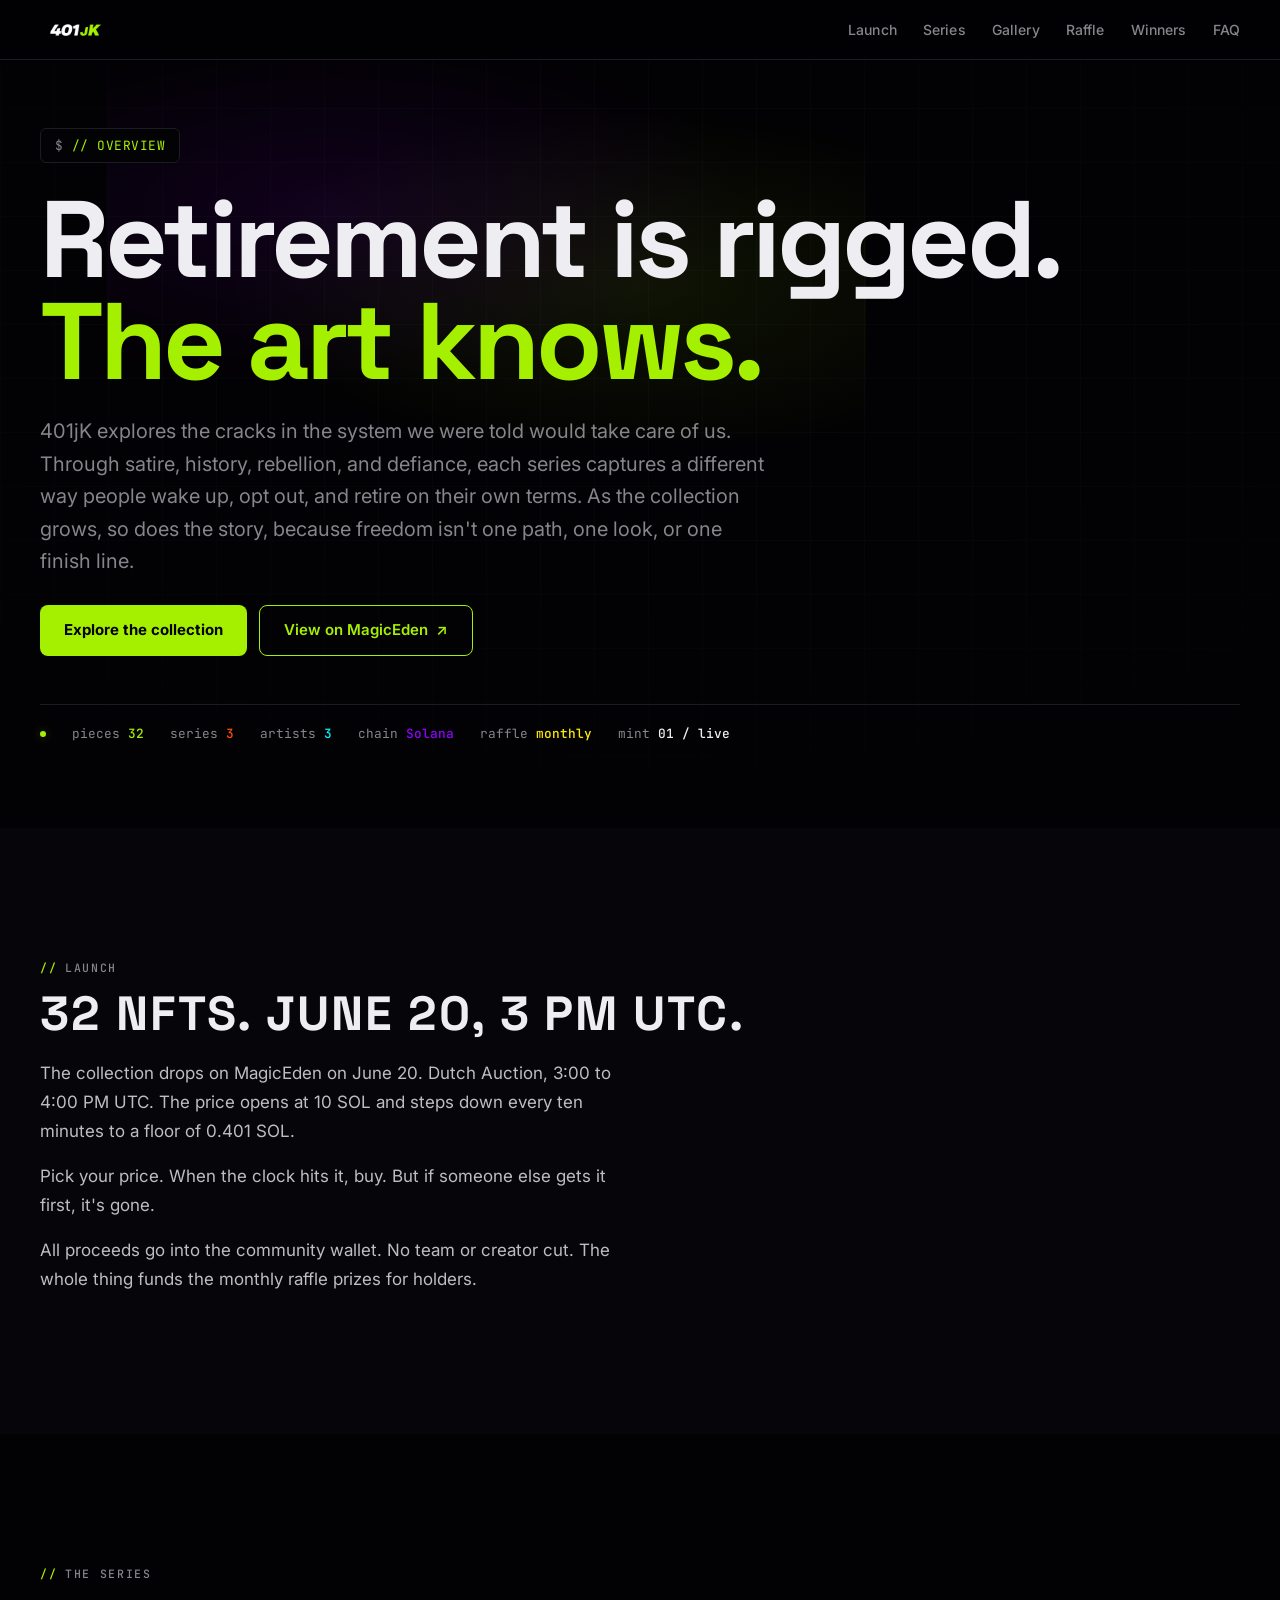
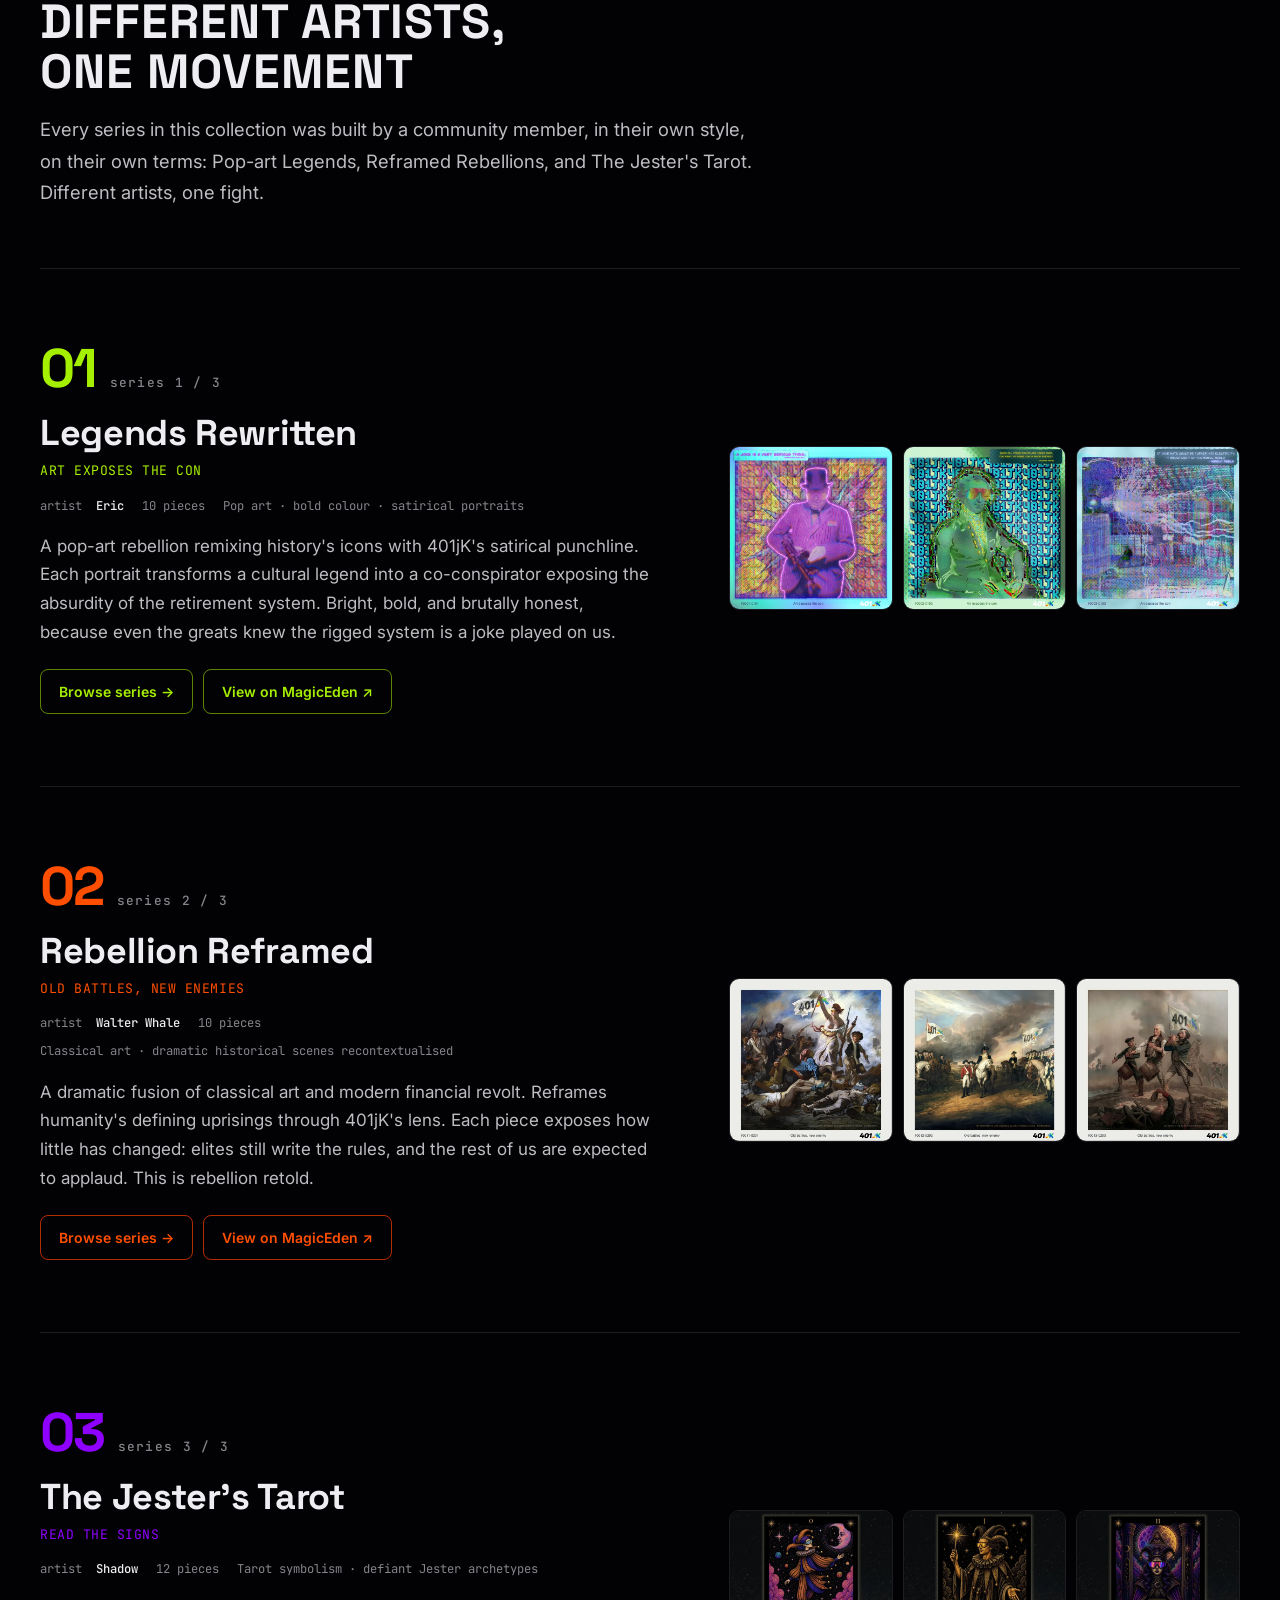
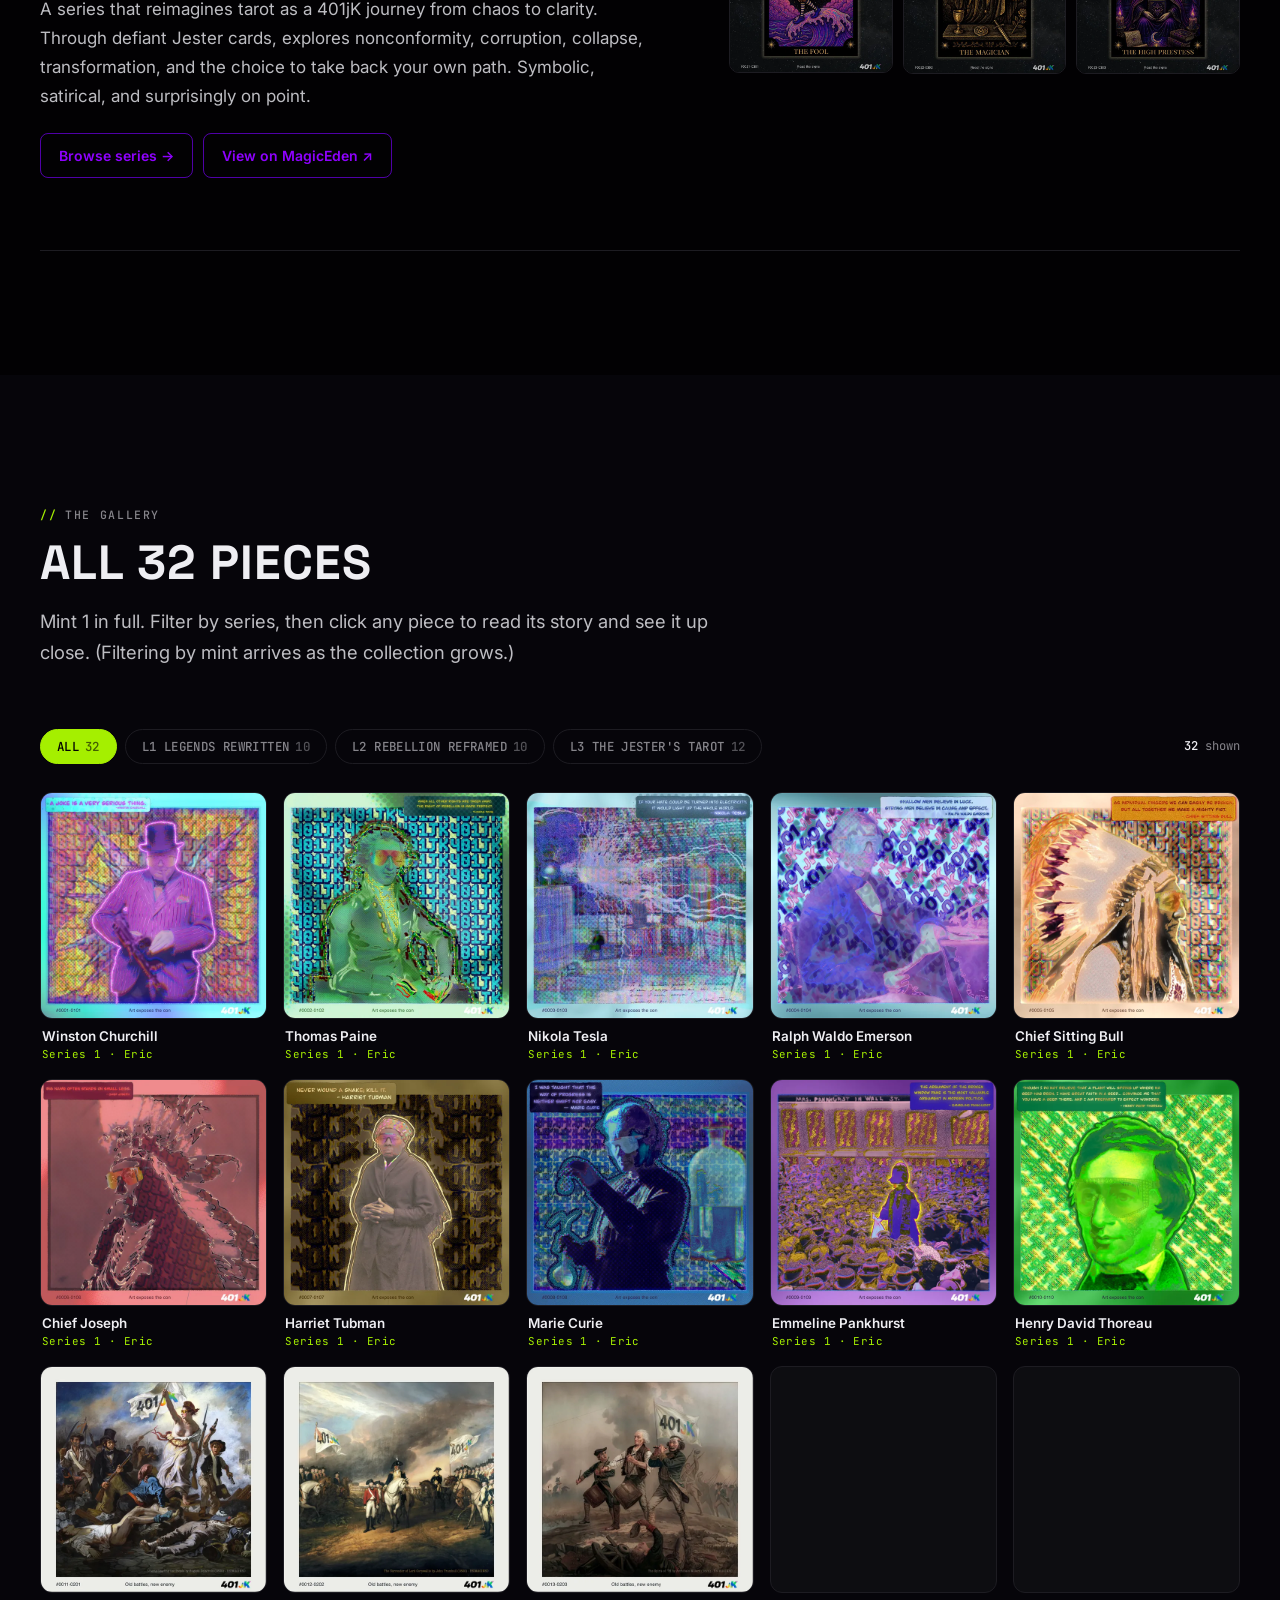
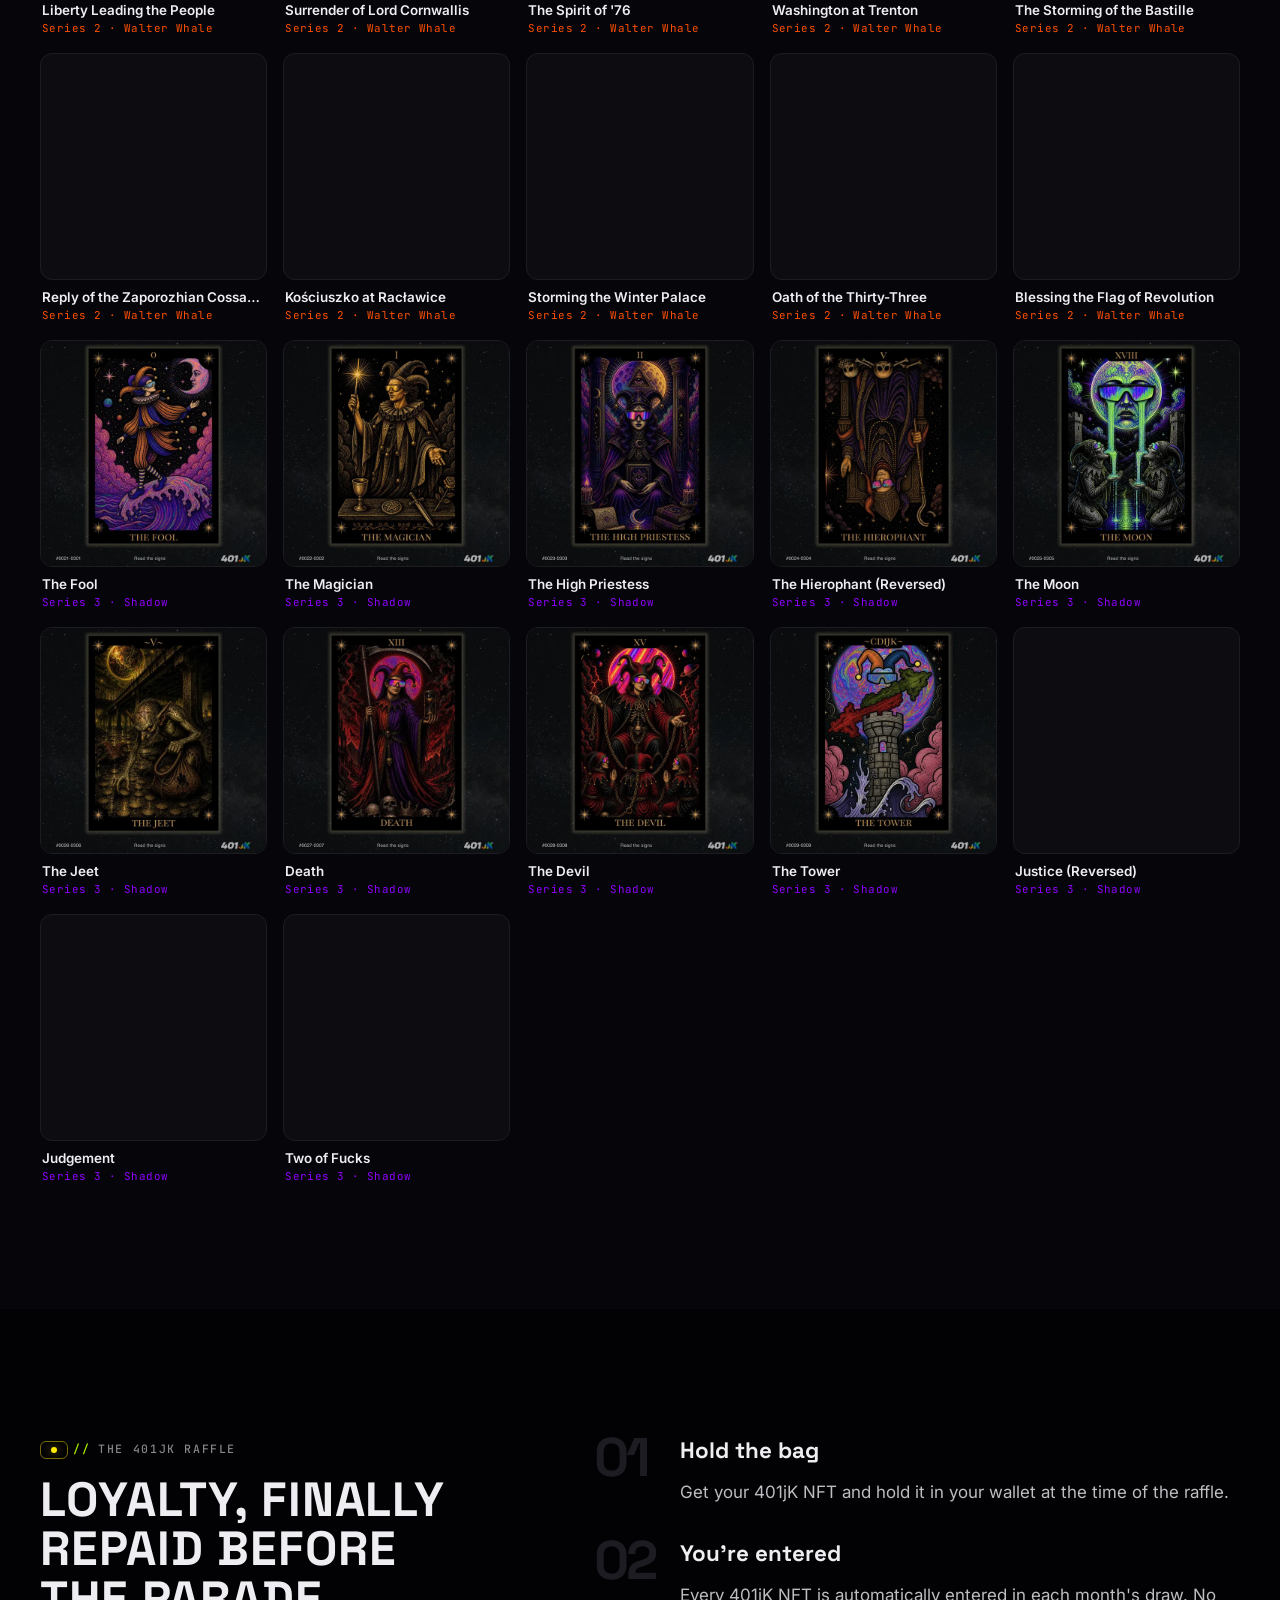
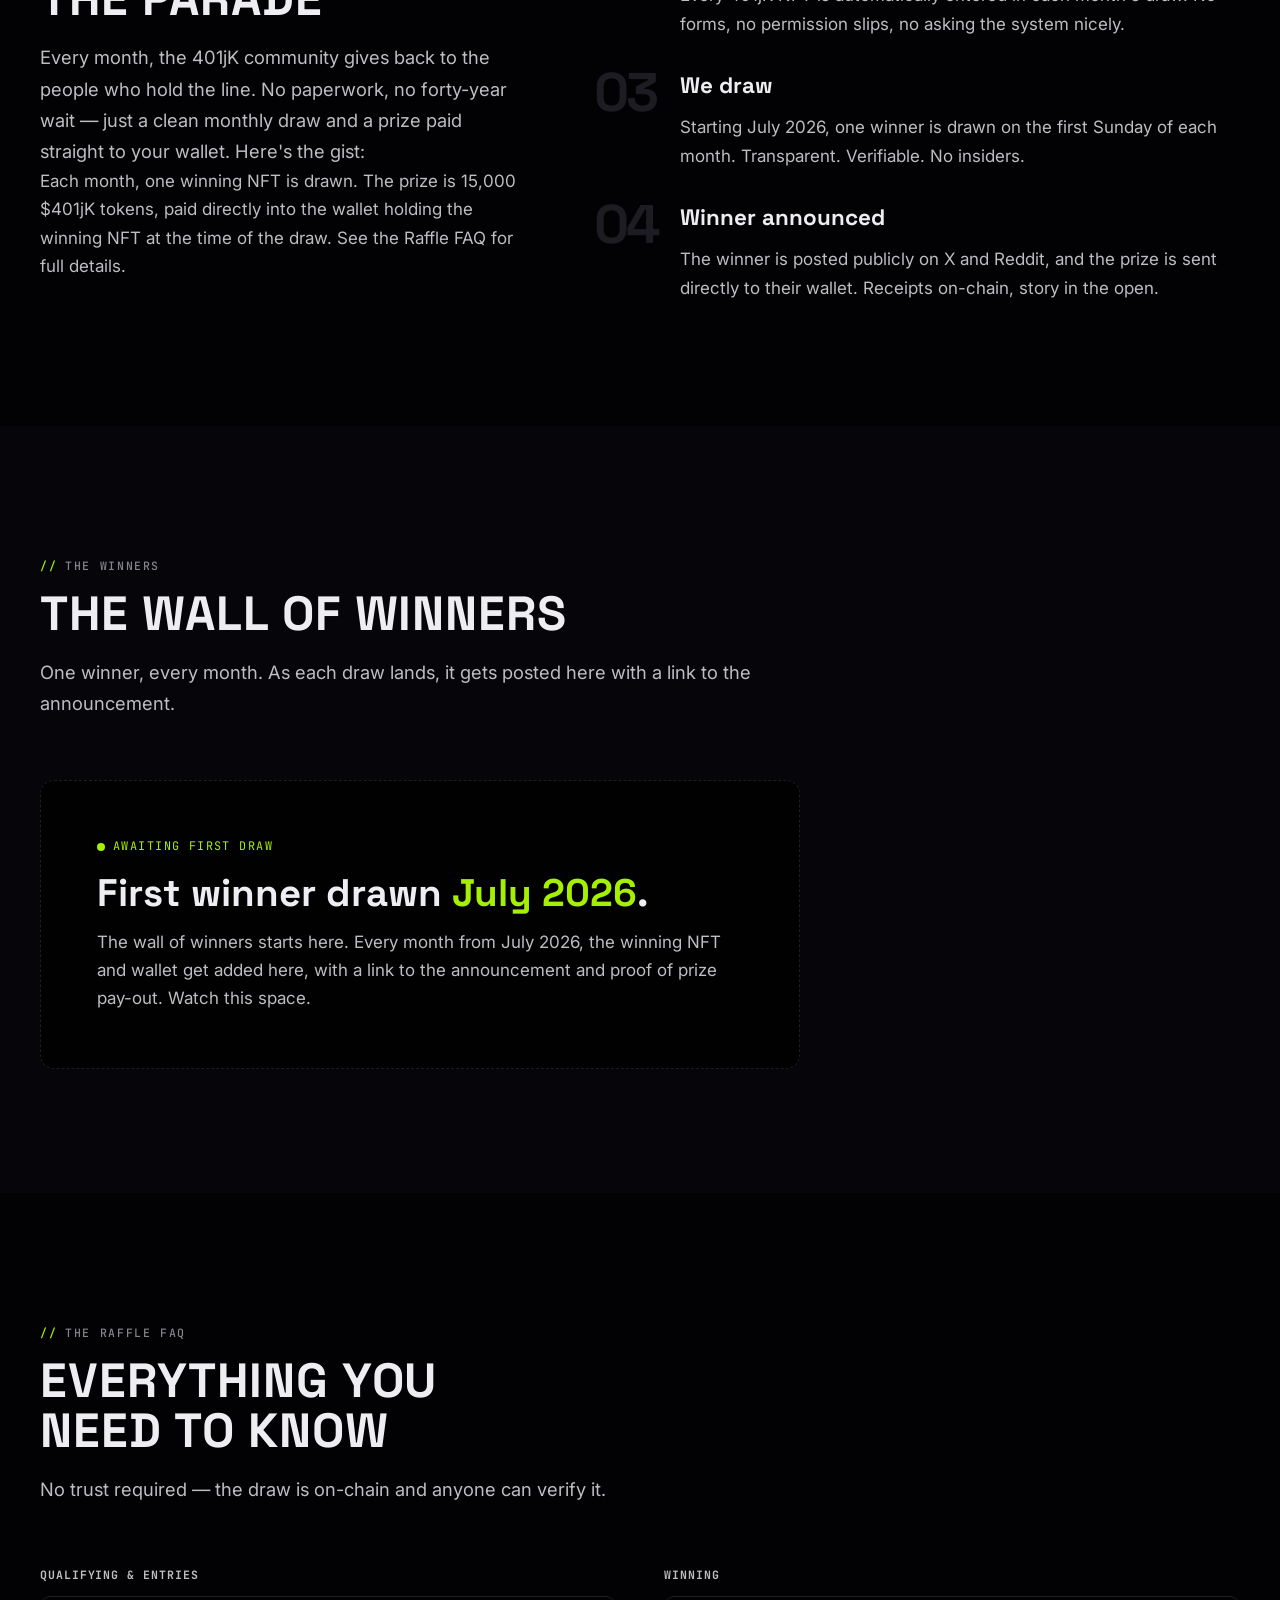
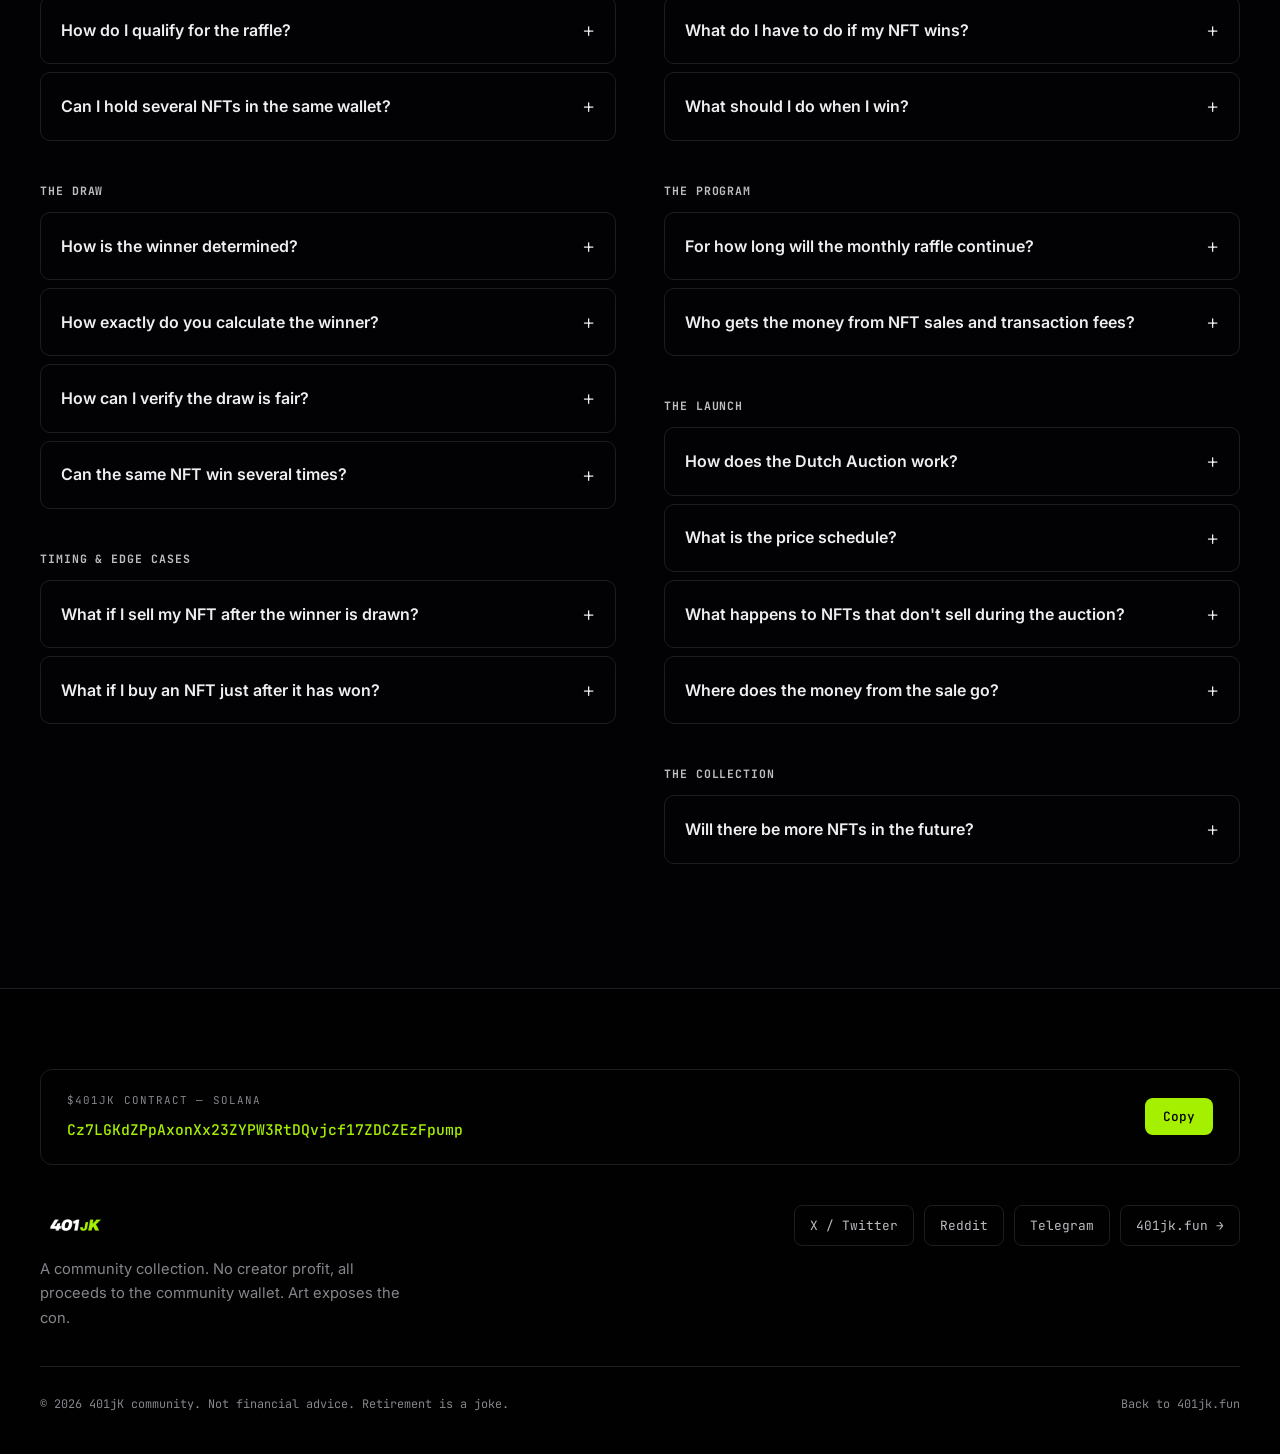
==== index.html @ 2acd8694 "Fix Launch section eyebrow and price copy - Remove manual // prefix from eyebrow span (CSS ::before " ====
<!DOCTYPE html>
<html lang="en">
<head>
  <meta charset="UTF-8">
  <meta name="viewport" content="width=device-width, initial-scale=1, viewport-fit=cover">
  <title>401jK NFT Collection — Art exposes the con</title>
  <meta name="description" content="The 401jK NFT collection: 32 pieces across 3 series, each exposing the rigged retirement system. Browse the art, meet the artists, and enter the monthly raffle.">

  <!-- Relative paths only: works at nft.401jk.fun root or 401jk.fun/nft/ -->
  <link rel="icon" type="image/png" href="brand/favicon.png">
  <link rel="apple-touch-icon" href="brand/apple-touch-icon.png">

  <meta property="og:type" content="website">
  <meta property="og:title" content="401jK NFT Collection — Art exposes the con">
  <meta property="og:description" content="32 pieces across 3 series, each exposing the rigged retirement system. Browse the art and enter the monthly raffle.">
  <meta property="og:image" content="brand/og.png">
  <meta name="twitter:card" content="summary_large_image">

  <link rel="preconnect" href="https://fonts.googleapis.com">
  <link rel="preconnect" href="https://fonts.gstatic.com" crossorigin>
  <link href="https://fonts.googleapis.com/css2?family=Space+Grotesk:wght@500;700;800&family=Inter:wght@400;500;600;700&family=JetBrains+Mono:wght@400;500&display=swap" rel="stylesheet">

  <link rel="stylesheet" href="assets/styles.css">
  <style>
    /* ======= LAUNCH SECTION ======= */
    .section-launch { background: var(--surface, oklch(12% 0.012 290)); }

    .launch-grid {
      display: grid;
      grid-template-columns: minmax(0, 60ch);
      gap: clamp(32px, 5vw, 72px);
      align-items: start;
    }

    .launch-body .eyebrow { margin-bottom: 12px; }

    .launch-body h2 {
      font-family: var(--font-display, 'Space Grotesk', sans-serif);
      font-size: clamp(1.9rem, 4vw, 3rem);
      font-weight: 800;
      letter-spacing: 0.04em;
      text-transform: uppercase;
      color: var(--text-primary, oklch(95% 0.005 290));
      line-height: 1.05;
      margin-bottom: 20px;
    }

    .launch-body p {
      font-size: 1.0625rem;
      line-height: 1.7;
      color: var(--text-body, oklch(80% 0.007 290));
      max-width: 52ch;
      margin-bottom: 16px;
    }

    .launch-wallet-note {
      margin-top: 24px;
      padding: 16px 20px;
      background: oklch(86% 0.34 124 / 0.07);
      border: 1px solid oklch(86% 0.34 124 / 0.22);
      border-radius: 8px;
      font-size: 0.9375rem;
      color: var(--text-body, oklch(80% 0.007 290));
      line-height: 1.65;
    }

    .price-schedule-wrap {
      padding: 28px;
      background: var(--surface-muted, oklch(16% 0.01 290));
      border-radius: 12px;
      border: 1px solid var(--border, oklch(23% 0.012 290));
    }

    .price-schedule-label {
      font-family: var(--font-mono, 'JetBrains Mono', monospace);
      font-size: 0.7rem;
      text-transform: uppercase;
      letter-spacing: 0.12em;
      color: var(--text-muted, oklch(62% 0.008 290));
      margin-bottom: 20px;
    }

    .price-schedule { display: flex; flex-direction: column; gap: 0; }

    .price-step {
      display: grid;
      grid-template-columns: 68px 1fr auto;
      align-items: center;
      gap: 14px;
      padding: 12px 0 12px 20px;
      border-left: 2px solid var(--border, oklch(23% 0.012 290));
      position: relative;
      transition: border-color 200ms;
    }
    .price-step:hover { border-left-color: var(--green, oklch(86% 0.34 124)); }
    .price-step::before {
      content: '';
      width: 8px; height: 8px;
      border-radius: 50%;
      background: var(--border, oklch(23% 0.012 290));
      position: absolute;
      left: -5px; top: 50%;
      transform: translateY(-50%);
      transition: background 200ms;
    }
    .price-step:hover::before { background: var(--green, oklch(86% 0.34 124)); }

    .price-step.floor { border-left-color: var(--green, oklch(86% 0.34 124)); }
    .price-step.floor::before {
      background: var(--green, oklch(86% 0.34 124));
      box-shadow: 0 0 8px oklch(86% 0.34 124 / 0.5);
    }

    .price-time {
      font-family: var(--font-mono, 'JetBrains Mono', monospace);
      font-size: 0.72rem;
      color: var(--text-muted, oklch(62% 0.008 290));
      letter-spacing: 0.04em;
    }
    .price-drop-tag {
      font-family: var(--font-mono, 'JetBrains Mono', monospace);
      font-size: 0.65rem;
      text-transform: uppercase;
      letter-spacing: 0.08em;
      color: var(--text-muted, oklch(62% 0.008 290));
    }
    .price-step.floor .price-drop-tag { color: var(--green, oklch(86% 0.34 124)); }

    .price-val {
      font-family: var(--font-display, 'Space Grotesk', sans-serif);
      font-size: 1.05rem;
      font-weight: 800;
      color: var(--text-primary, oklch(95% 0.005 290));
      letter-spacing: -0.02em;
      text-align: right;
    }
    .price-step.floor .price-val { color: var(--green, oklch(86% 0.34 124)); }

    @media (max-width: 768px) {
      .launch-grid { grid-template-columns: 1fr; }
    }
  </style>
</head>
<body>

  <!-- ====================================================== NAV -->
  <nav class="nav" id="nav">
    <div class="nav-inner">
      <a href="#top" class="logo" aria-label="401jK NFT home">
        <img src="brand/logo.png" alt="401jK NFT" style="height: 40px; width: auto;">
      </a>
      <ul class="nav-links">
        <li><a href="#launch">Launch</a></li>
        <li><a href="#lines">Series</a></li>
        <li><a href="#gallery">Gallery</a></li>
        <li><a href="#raffle">Raffle</a></li>
        <li><a href="#winners">Winners</a></li>
        <li><a href="#faq">FAQ</a></li>
      </ul>
      <button class="hamburger" id="hamburger" aria-label="Menu" aria-expanded="false" aria-controls="drawer">
        <span></span><span></span><span></span>
      </button>
    </div>
  </nav>
  <nav class="drawer" id="drawer" aria-label="Mobile navigation">
    <a href="#launch">Launch</a>
    <a href="#lines">Series</a>
    <a href="#gallery">Gallery</a>
    <a href="#raffle">Raffle</a>
    <a href="#winners">Winners</a>
    <a href="#faq">FAQ</a>
  </nav>

  <!-- ====================================================== HERO -->
  <header class="hero" id="top">
    <div class="hero-inner">
      <span class="terminal-badge">// OVERVIEW</span>
      <h1>Retirement is rigged.<br><span class="green">The art knows.</span></h1>
      <p class="hero-sub" id="hero-intro">Loading the collection&hellip;</p>
<div class="hero-actions">
        <a href="#gallery" class="btn btn-primary">Explore the collection</a>
        <a id="hero-me" class="btn btn-outline" role="button">View on MagicEden</a>
      </div>
      <div class="readout" id="readout" aria-label="Collection at a glance"></div>
    </div>
  </header>

  <!-- ====================================================== LAUNCH -->
  <section class="section section-launch" id="launch">
    <div class="wrap">
      <div class="launch-body reveal">
          <span class="eyebrow">LAUNCH</span>
          <h2>32 NFTs. June 20, 3 PM UTC.</h2>
          <p>The collection drops on MagicEden on June 20. Dutch Auction, 3:00 to 4:00 PM UTC. The price opens at 10 SOL and steps down every ten minutes to a floor of 0.401 SOL.</p>
          <p>Pick your price. When the clock hits it, buy. But if someone else gets it first, it's gone.</p>
          <p>All proceeds go into the community wallet. No team or creator cut. The whole thing funds the monthly raffle prizes for holders.</p>
        </div>
    </div>
  </section>

  <main>
    <!-- ==================================================== LINES -->
    <section class="section" id="lines">
      <div class="wrap">
        <div class="section-head reveal">
          <span class="eyebrow">The series</span>
          <h2 class="section-title">Different artists, one movement</h2>
          <p class="section-lead">Every series in this collection was built by a community member, in their own style, on their own terms: Pop-art Legends, Reframed Rebellions, and The Jester's Tarot. Different artists, one fight.</p>
        </div>
        <div class="lines" id="lines-list"></div>
      </div>
    </section>

    <!-- ==================================================== GALLERY -->
    <section class="section section-alt" id="gallery">
      <div class="wrap">
        <div class="section-head reveal">
          <span class="eyebrow">The gallery</span>
          <h2 class="section-title">All 32 pieces</h2>
          <p class="section-lead">Mint 1 in full. Filter by series, then click any piece to read its story and see it up close. (Filtering by mint arrives as the collection grows.)</p>
        </div>
        <div class="filters" id="filters" role="group" aria-label="Filter pieces by series"></div>
        <div class="grid" id="grid" aria-live="polite"></div>
      </div>
    </section>

    <!-- ==================================================== RAFFLE -->
    <section class="section" id="raffle">
      <div class="wrap raffle-grid">
        <div class="reveal">
          <span class="raffle-draft" id="raffle-draft" hidden></span>
          <span class="eyebrow" id="raffle-eyebrow">The raffle</span>
          <h2 class="section-title" id="raffle-title"></h2>
          <p class="section-lead" id="raffle-intro"></p>
          <p class="raffle-prize" id="raffle-prize" hidden></p>
          <p class="raffle-note" id="raffle-note" hidden></p>
        </div>
        <div class="steps" id="steps"></div>
      </div>
    </section>

    <!-- ==================================================== WINNERS -->
    <section class="section section-alt" id="winners">
      <div class="wrap">
        <div class="section-head reveal">
          <span class="eyebrow">The winners</span>
          <h2 class="section-title">The wall of winners</h2>
          <p class="section-lead">One winner, every month. As each draw lands, it gets posted here with a link to the announcement.</p>
        </div>
        <div id="winners-body"></div>
      </div>
    </section>
  </main>

  <!-- ====================================================== RAFFLE FAQ -->
  <section class="section" id="faq">
    <div class="wrap">
      <div class="section-head reveal">
        <span class="eyebrow">The raffle FAQ</span>
        <h2 class="section-title">Everything you need to know</h2>
        <p class="section-lead">No trust required — the draw is on-chain and anyone can verify it.</p>
      </div>
      <div class="faq-list" id="faq-list">

        <div class="faq-group reveal">
          <h3 class="faq-group-title">Qualifying &amp; Entries</h3>
          <details class="faq-item">
            <summary>How do I qualify for the raffle?</summary>
            <p>Just hold a 401jK NFT. That's it. No sign-ups, no claiming, no staking. Every NFT is entered automatically, every month.</p>
          </details>
          <details class="faq-item">
            <summary>Can I hold several NFTs in the same wallet?</summary>
            <p>Yes. Each NFT counts as one entry. Hold three NFTs, you get three shots at the monthly 15,000 401jK token prize.</p>
          </details>
        </div>

        <div class="faq-group reveal">
          <h3 class="faq-group-title">The Draw</h3>
          <details class="faq-item">
            <summary>How is the winner determined?</summary>
            <p>At 12:00 PM UTC on the first Sunday of each month, we take a snapshot of the Solana blockchain. The first block hash after that snapshot picks the winner - we convert it to a number and run a simple modulo calculation to land on an NFT. The mod team confirms which NFT won and which wallet held it, then sends the prize straight from the community wallet.</p>
          </details>
          <details class="faq-item">
            <summary>How exactly do you calculate the winner?</summary>
            <p>We take the first Solana block hash after 12:00 PM UTC (first Sunday of each month) and convert it to a number (hex). Divide that number by the total number of NFTs and take the remainder (0 to N-1), add 1, and that's your winning NFT (1 to N). If the collection grows, we divide by the new total.</p>
          </details>
          <details class="faq-item">
            <summary>How can I verify the draw is fair?</summary>
            <p>Every step is on-chain and public. You can check the snapshot block, the hash, and the calculation yourself. You don't have to take our word for it.</p>
          </details>
          <details class="faq-item">
            <summary>Can the same NFT win several times?</summary>
            <p>Yes. Previous winners stay in the pool. It's random every time - no cooldown, no rotation. The same NFT could win twice in a row.</p>
          </details>
        </div>

        <div class="faq-group reveal">
          <h3 class="faq-group-title">Timing &amp; Edge Cases</h3>
          <details class="faq-item">
            <summary>What if I sell my NFT after the winner is drawn?</summary>
            <p>You keep the prize. The wallet holding the NFT at snapshot time gets paid - not whoever holds it later. Win on Sunday, sell on Monday, the tokens still come to you.</p>
          </details>
          <details class="faq-item">
            <summary>What if I buy an NFT just after it has won?</summary>
            <p>You missed that month's prize, but you're in for every draw after. Past wins don't count against you.</p>
          </details>
        </div>

        <div class="faq-group reveal">
          <h3 class="faq-group-title">Winning</h3>
          <details class="faq-item">
            <summary>What do I have to do if my NFT wins?</summary>
            <p>Nothing. The prize is sent directly to the wallet that held the winning NFT at snapshot time. No claims, no forms.</p>
          </details>
          <details class="faq-item">
            <summary>What should I do when I win?</summary>
            <p>Be happy. Post about it on X and tag <a href="https://x.com/401_JK" target="_blank" rel="noopener" class="text-link">@401_JK</a>. And hold your bag.</p>
          </details>
        </div>

        <div class="faq-group reveal">
          <h3 class="faq-group-title">The Program</h3>
          <details class="faq-item">
            <summary>For how long will the monthly raffle continue?</summary>
            <p>The first 12 months are locked in and fully funded. After that, we look at the community wallet and decide. We want to keep it running indefinitely, but we won't make promises we can't back up.</p>
          </details>
          <details class="faq-item">
            <summary>Who gets the money from NFT sales and transaction fees?</summary>
            <p>All of it goes into the community wallet, which funds the raffles. The artists gave their time for free. Nobody takes a cut.</p>
          </details>
        </div>

        <div class="faq-group reveal">
          <h3 class="faq-group-title">The Launch</h3>
          <details class="faq-item">
            <summary>How does the Dutch Auction work?</summary>
            <p>The auction runs for one hour on June 20, from 3:00 to 4:00 PM UTC. The price starts high and drops every ten minutes until it hits the floor. You decide what you're willing to pay — when the price reaches that point, you buy. If someone else gets there first, it's gone. Exact pricing will be announced closer to launch.</p>
          </details>
          <details class="faq-item">
            <summary>What is the price schedule?</summary>
            <p>3:00 PM UTC: 10 SOL<br>3:10 PM UTC: 4 SOL<br>3:20 PM UTC: 2 SOL<br>3:30 PM UTC: 1.5 SOL<br>3:40 PM UTC: 1.0 SOL<br>3:50 PM UTC: 0.8 SOL<br>4:00 PM UTC: 0.401 SOL — then NFTs stay at 0.401 SOL until they're all bought up.</p>
          </details>
          <details class="faq-item">
            <summary>What happens to NFTs that don't sell during the auction?</summary>
            <p>Unsold NFTs stay listed at the floor price for 48 hours. After that, the community wallet sweeps what's left and they're given away to active community members.</p>
          </details>
          <details class="faq-item">
            <summary>Where does the money from the sale go?</summary>
            <p>All proceeds go into the community wallet. No team cut, no creator fees. Everything funds the monthly raffle prizes for NFT holders.</p>
          </details>
        </div>

        <div class="faq-group reveal">
          <h3 class="faq-group-title">The Collection</h3>
          <details class="faq-item">
            <summary>Will there be more NFTs in the future?</summary>
            <p>Yes. More series are planned, depending on interest. If you're an artist who wants to build a series, reach out to <a href="https://x.com/401_JK" target="_blank" rel="noopener" class="text-link">@401_JK</a> or <a href="https://x.com/Walter_Whale420" target="_blank" rel="noopener" class="text-link">@Walter_Whale420</a> on X.</p>
          </details>
        </div>

      </div>
    </div>
  </section>

  <!-- ====================================================== FOOTER -->
  <footer class="footer">
    <div class="footer-inner">
      <div class="contract-block reveal" style="margin-bottom:40px;">
        <div>
          <div class="contract-label">$401jK contract — Solana</div>
          <div class="contract-addr" id="ca">Cz7LGKdZPpAxonXx23ZYPW3RtDQvjcf17ZDCZEzFpump</div>
        </div>
        <button class="copy-btn" id="copy-btn" aria-label="Copy contract address">
          <span id="copy-label">Copy</span>
        </button>
      </div>
      <div class="footer-top">
        <div class="footer-brand">
          <div class="logo">
            <img src="brand/logo.png" alt="401jK NFT" style="height: 40px; width: auto;">
          </div>
          <p class="footer-tagline">A community collection. No creator profit, all proceeds to the community wallet. Art exposes the con.</p>
        </div>
        <nav class="socials" aria-label="Social and links">
          <a href="https://x.com/401_JK" class="social" target="_blank" rel="noopener">X / Twitter</a>
          <a href="https://www.reddit.com/r/401jK/" class="social" target="_blank" rel="noopener">Reddit</a>
          <a href="https://t.me/+L3Q-9JBweq1kMWY0" class="social" target="_blank" rel="noopener">Telegram</a>
          <a href="https://401jk.fun" class="social">401jk.fun &rarr;</a>
        </nav>
      </div>
      <div class="footer-bottom">
        <span>&copy; 2026 401jK community. Not financial advice. Retirement is a joke.</span>
        <span><a href="https://401jk.fun">Back to 401jk.fun</a></span>
      </div>
    </div>
  </footer>

  <!-- ====================================================== LIGHTBOX -->
  <div class="lightbox" id="lightbox" role="dialog" aria-modal="true" aria-labelledby="lb-title" aria-hidden="true">
    <div class="lb-panel" data-accent="green">
      <button class="lb-close" id="lb-close" aria-label="Close">&times;</button>
      <button class="lb-nav lb-prev" id="lb-prev" aria-label="Previous piece">&#8249;</button>
      <button class="lb-nav lb-next" id="lb-next" aria-label="Next piece">&#8250;</button>
      <span class="lb-counter" id="lb-counter"></span>
      <figure class="lb-figure">
        <img id="lb-img" src="" alt="">
      </figure>
      <div class="lb-meta">
        <div class="lb-tags">
          <span class="lb-tag accent" id="lb-tag-line"></span>
          <span class="lb-tag" id="lb-tag-id"></span>
        </div>
        <h2 class="lb-title" id="lb-title"></h2>
        <div class="lb-artist" id="lb-artist"></div>
        <p class="lb-desc" id="lb-desc"></p>
        <div class="lb-foot">
          <a id="lb-me" class="btn btn-outline btn-sm" role="button">View line on MagicEden</a>
        </div>
      </div>
    </div>
  </div>

  <script type="module" src="assets/app.js"></script>
</body>
</html>
---- assets/styles.css ----
/* =========================================================================
   401jK NFT Collection — styles
   Dark terminal x meme-zine. Sister surface to 401jk.fun (tokens shared).
   ========================================================================= */

/* ----------------------------------------------------------------- TOKENS */
:root {
  --bg:             oklch(8% 0.01 290);
  --bg-deep:        oklch(6% 0.008 290);
  --surface:        oklch(12% 0.012 290);
  --surface-muted:  oklch(16% 0.01 290);
  --border:         oklch(23% 0.012 290);
  --border-subtle:  oklch(18% 0.01 290);

  --green:          oklch(86% 0.34 124);   /* Acid Green   — Line 1, primary, brand */
  --orange:         oklch(77% 0.31 50);    /* Radioactive  — Line 2 */
  --cyan:           oklch(83% 0.27 196);   /* Neon Cyan    — Line 3 */
  --pink:           oklch(71% 0.33 352);   /* Hot Pink     — Line 4 */
  --purple:         oklch(58% 0.34 292);   /* Electric Purple — Line 5 */
  --yellow:         oklch(92% 0.26 105);   /* UV Yellow    — data callouts */

  --green-glow:     oklch(86% 0.34 124 / 0.25);
  --green-tint:     oklch(86% 0.34 124 / 0.10);

  --text-primary:   oklch(95% 0.005 290);
  --text-body:      oklch(80% 0.007 290);
  --text-muted:     oklch(62% 0.008 290);

  --font-display:   'Space Grotesk', 'Inter', sans-serif;
  --font-body:      'Inter', sans-serif;
  --font-mono:      'JetBrains Mono', 'Fira Code', monospace;

  --ease:           cubic-bezier(0.22, 1, 0.36, 1);
  --nav-h:          60px;
  --wrap:           1280px;
}

/* Per-line accent wiring. `data-accent` is set from collection.json. */
[data-accent="green"]  { --accent: var(--green);  --accent-glow: oklch(86% 0.34 124 / 0.28); }
[data-accent="orange"] { --accent: var(--orange); --accent-glow: oklch(77% 0.31 50  / 0.28); }
[data-accent="cyan"]   { --accent: var(--cyan);   --accent-glow: oklch(83% 0.27 196 / 0.28); }
[data-accent="pink"]   { --accent: var(--pink);   --accent-glow: oklch(71% 0.33 352 / 0.28); }
[data-accent="purple"] { --accent: var(--purple); --accent-glow: oklch(58% 0.34 292 / 0.34); }

/* ------------------------------------------------------------------ RESET */
*, *::before, *::after { box-sizing: border-box; margin: 0; padding: 0; }
html { scroll-behavior: smooth; }
body {
  background: var(--bg);
  color: var(--text-body);
  font-family: var(--font-body);
  font-size: 1.0625rem;
  line-height: 1.65;
  -webkit-font-smoothing: antialiased;
  overflow-x: hidden;
}
a { color: inherit; text-decoration: none; }
img { display: block; max-width: 100%; }
button { font-family: inherit; cursor: pointer; color: inherit; }
:focus-visible { outline: 2px solid var(--green); outline-offset: 3px; border-radius: 2px; }

/* ----------------------------------------------------------- UTILITIES */
.wrap { max-width: var(--wrap); margin-inline: auto; }
.section {
  padding-block: clamp(64px, 10vw, 124px);
  padding-inline: clamp(16px, 4vw, 40px);
  position: relative;
}
.section-alt { background: var(--surface); }
.section-head { max-width: 720px; margin-bottom: clamp(36px, 5vw, 60px); }
.eyebrow {
  display: inline-flex; align-items: center; gap: 8px;
  font-family: var(--font-mono);
  font-size: 0.72rem; font-weight: 500; letter-spacing: 0.14em;
  text-transform: uppercase; color: var(--text-muted);
  margin-bottom: 14px;
}
.eyebrow::before { content: '//'; color: var(--green); }
.section-title {
  font-family: var(--font-display);
  font-size: clamp(1.9rem, 4.4vw, 3rem);
  font-weight: 800; line-height: 1.04; letter-spacing: 0.02em;
  text-transform: uppercase; color: var(--text-primary); text-wrap: balance;
}
.section-lead {
  margin-top: 18px; color: var(--text-body);
  font-size: clamp(1rem, 1.6vw, 1.15rem); max-width: 64ch; line-height: 1.7;
}

/* ------------------------------------------------------------------- BUTTONS */
.btn {
  display: inline-flex; align-items: center; gap: 8px;
  font-size: 0.9375rem; font-weight: 700;
  padding: 12px 24px; border-radius: 8px; border: none; white-space: nowrap;
  transition: transform 140ms var(--ease), box-shadow 140ms var(--ease), background 140ms, color 140ms, border-color 140ms;
}
.btn-primary { background: var(--green); color: var(--bg); }
.btn-primary:hover { transform: scale(1.04); box-shadow: 0 0 26px var(--green-glow); }
.btn-outline { background: transparent; color: var(--green); border: 1.5px solid var(--green); font-weight: 600; }
.btn-outline:hover { background: var(--green-tint); transform: scale(1.02); }
.btn-ghost { background: transparent; color: var(--text-muted); border: 1.5px solid var(--border); font-weight: 500; }
.btn-ghost:hover { border-color: var(--text-muted); color: var(--text-primary); }
.btn-sm { padding: 9px 16px; font-size: 0.84rem; }
.btn[aria-disabled="true"] { opacity: 0.55; cursor: not-allowed; pointer-events: none; }
.btn .arr { transition: transform 140ms var(--ease); }
.btn:hover .arr { transform: translateX(3px); }

/* ---------------------------------------------------------------------- NAV */
.nav {
  position: fixed; inset: 0 0 auto 0; height: var(--nav-h);
  background: oklch(8% 0.01 290 / 0.86); backdrop-filter: blur(10px);
  border-bottom: 1px solid var(--border); z-index: 100;
  display: flex; align-items: center; padding-inline: clamp(16px, 4vw, 40px);
  transition: box-shadow 200ms var(--ease);
}
.nav.scrolled { box-shadow: 0 1px 28px oklch(0% 0 0 / 0.55); }
.nav-inner { width: 100%; max-width: var(--wrap); margin-inline: auto; display: flex; align-items: center; justify-content: space-between; }
.logo { font-family: var(--font-display); font-size: 1.3rem; font-weight: 800; letter-spacing: -0.02em; color: var(--text-primary); line-height: 1; }
.logo em { color: var(--green); font-style: normal; }
.logo .tag {
  font-family: var(--font-mono); font-size: 0.6rem; font-weight: 500;
  letter-spacing: 0.18em; color: var(--text-muted); text-transform: uppercase;
  border: 1px solid var(--border); border-radius: 4px; padding: 2px 6px; margin-left: 10px; vertical-align: middle;
}
.nav-links { display: flex; align-items: center; gap: 26px; list-style: none; }
.nav-links a { font-size: 0.875rem; font-weight: 500; color: var(--text-muted); letter-spacing: 0.01em; transition: color 120ms; }
.nav-links a:hover { color: var(--text-primary); }
.nav-links .nav-buy { background: var(--green); color: var(--bg); font-weight: 700; padding: 7px 16px; border-radius: 7px; }
.nav-links .nav-buy:hover { color: var(--bg); transform: scale(1.05); box-shadow: 0 0 18px var(--green-glow); transition: transform 130ms var(--ease), box-shadow 130ms var(--ease); }

.hamburger { display: none; flex-direction: column; gap: 5px; background: none; border: none; padding: 8px; margin-right: -8px; }
.hamburger span { display: block; width: 22px; height: 2px; background: var(--text-primary); border-radius: 1px; transition: transform 220ms var(--ease), opacity 220ms; }
.hamburger[aria-expanded="true"] span:nth-child(1) { transform: translateY(7px) rotate(45deg); }
.hamburger[aria-expanded="true"] span:nth-child(2) { opacity: 0; }
.hamburger[aria-expanded="true"] span:nth-child(3) { transform: translateY(-7px) rotate(-45deg); }

.drawer { display: none; position: fixed; inset: var(--nav-h) 0 auto 0; background: var(--surface); border-bottom: 1px solid var(--border); padding: 16px clamp(16px, 4vw, 40px); z-index: 99; flex-direction: column; gap: 2px; }
.drawer.open { display: flex; }
.drawer a { font-size: 1rem; font-weight: 500; color: var(--text-body); padding: 12px 0; border-bottom: 1px solid var(--border-subtle); }
.drawer a:last-child { border-bottom: none; color: var(--green); font-weight: 700; }

/* --------------------------------------------------------------------- HERO */
.hero {
  min-height: 92svh; display: flex; align-items: center;
  padding-block: calc(var(--nav-h) + 56px) 72px;
  padding-inline: clamp(16px, 4vw, 40px); position: relative; overflow: hidden;
}
.hero::before {
  content: ''; position: absolute; inset: 0; pointer-events: none; opacity: 0.32;
  background-image:
    linear-gradient(var(--border-subtle) 1px, transparent 1px),
    linear-gradient(90deg, var(--border-subtle) 1px, transparent 1px);
  background-size: 54px 54px;
  -webkit-mask-image: radial-gradient(ellipse 90% 70% at 50% 40%, #000 35%, transparent 100%);
          mask-image: radial-gradient(ellipse 90% 70% at 50% 40%, #000 35%, transparent 100%);
}
.hero::after {
  content: ''; position: absolute; top: 30%; left: 38%; width: 760px; height: 380px;
  transform: translate(-50%, -50%); pointer-events: none;
  background:
    radial-gradient(ellipse at 30% 40%, oklch(58% 0.34 292 / 0.10) 0%, transparent 55%),
    radial-gradient(ellipse at 70% 60%, oklch(86% 0.34 124 / 0.08) 0%, transparent 55%);
}
.hero-inner { max-width: var(--wrap); margin-inline: auto; width: 100%; position: relative; z-index: 1; }
.terminal-badge {
  display: inline-flex; align-items: center; gap: 8px;
  background: oklch(10% 0.01 290); border: 1px solid var(--border);
  padding: 6px 14px; border-radius: 6px; font-family: var(--font-mono);
  font-size: 0.8rem; color: var(--green); letter-spacing: 0.04em; margin-bottom: 26px;
}
.terminal-badge::before { content: '$'; color: var(--text-muted); }
.hero h1 {
  font-family: var(--font-display);
  font-size: clamp(2.9rem, 8.5vw, 6.8rem); font-weight: 800;
  line-height: 0.94; letter-spacing: -0.035em; color: var(--text-primary);
  text-wrap: balance; max-width: 16ch;
}
.hero h1 .green { color: var(--green); }
.hero-sub { margin-top: 22px; font-size: clamp(1.02rem, 1.8vw, 1.25rem); color: var(--text-muted); max-width: 56ch; line-height: 1.62; }
.launch-announce {
  margin-top: 28px; display: inline-flex; align-items: center; gap: 10px;
  background: color-mix(in oklch, var(--green) 10%, transparent);
  border: 1px solid color-mix(in oklch, var(--green) 35%, transparent);
  border-radius: 10px; padding: 11px 18px;
  font-size: clamp(0.9rem, 1.5vw, 1.05rem); color: var(--text-body); line-height: 1.4;
}
.launch-announce strong { color: var(--green); font-weight: 700; }
.launch-dot {
  width: 8px; height: 8px; border-radius: 50%; background: var(--green); flex-shrink: 0;
  animation: pulse-dot 2s ease-in-out infinite;
}
@keyframes pulse-dot {
  0%, 100% { opacity: 1; transform: scale(1); }
  50% { opacity: 0.55; transform: scale(0.75); }
}
.hero-actions { margin-top: 28px; display: flex; flex-wrap: wrap; gap: 12px; }

/* Hero data readout — "data as protest", not a hero-metric template */
.readout {
  margin-top: 48px; border-top: 1px solid var(--border); padding-top: 18px;
  display: flex; flex-wrap: wrap; gap: 10px 26px; align-items: center;
  font-family: var(--font-mono); font-size: 0.8rem; color: var(--text-muted);
}
.readout .lbl { color: var(--text-muted); }
.readout b { color: var(--text-primary); font-weight: 500; }
.readout .g { color: var(--green); } .readout .o { color: var(--orange); }
.readout .c { color: var(--cyan); }  .readout .p { color: var(--purple); }
.readout .y { color: var(--yellow); }
.readout .dot { width: 6px; height: 6px; border-radius: 50%; background: var(--green); box-shadow: 0 0 8px var(--green-glow); }

/* -------------------------------------------------------------------- LINES */
.lines { display: grid; gap: 0; }
.line-row {
  display: grid; grid-template-columns: minmax(0, 1.1fr) minmax(0, 0.9fr);
  gap: clamp(24px, 5vw, 64px); align-items: center;
  padding-block: clamp(40px, 6vw, 72px); border-top: 1px solid var(--border);
}
.line-row:last-child { border-bottom: 1px solid var(--border); }
.line-index {
  font-family: var(--font-display); font-weight: 800; line-height: 1;
  font-size: clamp(2.4rem, 5vw, 3.4rem); letter-spacing: -0.04em; color: var(--accent);
  display: flex; align-items: baseline; gap: 14px; margin-bottom: 18px;
}
.line-index .of { font-family: var(--font-mono); font-size: 0.8rem; font-weight: 500; letter-spacing: 0.1em; color: var(--text-muted); }
.line-name { font-family: var(--font-display); font-size: clamp(1.5rem, 3vw, 2.25rem); font-weight: 800; color: var(--text-primary); line-height: 1.06; letter-spacing: -0.01em; }
.line-tagline { margin-top: 8px; font-family: var(--font-mono); font-size: 0.82rem; letter-spacing: 0.04em; color: var(--accent); text-transform: uppercase; }
.line-meta { margin-top: 14px; display: flex; flex-wrap: wrap; gap: 8px 18px; font-family: var(--font-mono); font-size: 0.76rem; color: var(--text-muted); }
.line-meta .by b { color: var(--text-primary); font-weight: 500; }
.line-desc { margin-top: 16px; color: var(--text-body); max-width: 56ch; line-height: 1.7; }
.line-actions { margin-top: 22px; display: flex; flex-wrap: wrap; gap: 10px; }
.line-actions .btn-line {
  background: transparent; color: var(--accent); border: 1.5px solid color-mix(in oklch, var(--accent) 55%, transparent);
  font-weight: 600; border-radius: 8px; padding: 10px 18px; font-size: 0.875rem;
  transition: transform 140ms var(--ease), background 140ms, border-color 140ms;
}
.line-actions .btn-line:hover { background: color-mix(in oklch, var(--accent) 12%, transparent); border-color: var(--accent); transform: scale(1.02); }

/* Representative thumbnail cluster for each line */
.line-strip { display: grid; grid-template-columns: repeat(3, 1fr); gap: 10px; }
.line-strip img {
  aspect-ratio: 1; width: 100%; object-fit: cover; border-radius: 10px;
  border: 1px solid var(--border); background: var(--surface-muted);
  transition: transform 200ms var(--ease), box-shadow 200ms var(--ease), border-color 200ms;
}
.line-row:hover .line-strip img:nth-child(1) { transform: translateY(-4px); }
.line-row:hover .line-strip img { border-color: color-mix(in oklch, var(--accent) 40%, var(--border)); }
.line-strip button { padding: 0; border: none; background: none; display: block; }
.line-strip button:hover img { box-shadow: 0 0 20px var(--accent-glow); border-color: var(--accent); transform: scale(1.03); }

/* ------------------------------------------------------------------ GALLERY */
.filters { display: flex; flex-wrap: wrap; gap: 8px; margin-bottom: 28px; align-items: center; }
.filter {
  font-family: var(--font-mono); font-size: 0.78rem; font-weight: 500; letter-spacing: 0.03em;
  text-transform: uppercase; color: var(--text-muted);
  background: var(--surface); border: 1px solid var(--border); border-radius: 24px;
  padding: 8px 16px; transition: color 140ms, border-color 140ms, background 140ms;
}
.filter:hover { color: var(--text-primary); border-color: var(--text-muted); }
.filter[aria-pressed="true"] { color: var(--bg); background: var(--green); border-color: var(--green); }
.filter .ct { opacity: 0.6; margin-left: 6px; }
.filter-spacer { flex: 1; }
.filter-count { font-family: var(--font-mono); font-size: 0.76rem; color: var(--text-muted); }
.filter-count b { color: var(--text-primary); font-weight: 500; }

.grid {
  display: grid; gap: clamp(10px, 1.4vw, 16px);
  grid-template-columns: repeat(auto-fill, minmax(clamp(140px, 20vw, 200px), 1fr));
}
.tile { position: relative; border: none; background: none; padding: 0; display: block; text-align: left; }
.tile-img {
  position: relative; aspect-ratio: 1; border-radius: 12px; overflow: hidden;
  border: 1px solid var(--border); background: var(--surface-muted);
}
.tile-img::before { /* top accent bar (never a side stripe) */
  content: ''; position: absolute; inset: 0 0 auto 0; height: 3px; z-index: 2;
  background: var(--accent); opacity: 0; transition: opacity 180ms var(--ease);
}
.tile-img img { width: 100%; height: 100%; object-fit: cover; transition: transform 320ms var(--ease); }
.tile-id {
  position: absolute; top: 8px; left: 8px; z-index: 2;
  font-family: var(--font-mono); font-size: 0.66rem; letter-spacing: 0.05em;
  color: var(--text-primary); background: oklch(6% 0.008 290 / 0.7);
  padding: 3px 7px; border-radius: 5px; opacity: 0; transition: opacity 180ms;
}
.tile-img:hover { border-color: var(--accent); box-shadow: 0 8px 30px oklch(0% 0 0 / 0.45), 0 0 22px var(--accent-glow); }
.tile-img:hover::before, .tile:hover .tile-id, .tile:focus-visible .tile-id { opacity: 1; }
.tile-img:hover img { transform: scale(1.06); }
.tile-cap { padding: 9px 2px 2px; }
.tile-title { font-size: 0.84rem; font-weight: 600; color: var(--text-primary); line-height: 1.25; overflow: hidden; text-overflow: ellipsis; white-space: nowrap; }
.tile-line { font-family: var(--font-mono); font-size: 0.68rem; letter-spacing: 0.04em; color: var(--accent); margin-top: 2px; }
.empty { color: var(--text-muted); font-family: var(--font-mono); font-size: 0.85rem; padding: 40px 0; }

/* -------------------------------------------------------------------- RAFFLE */
.raffle-grid { display: grid; grid-template-columns: minmax(0, 0.85fr) minmax(0, 1.15fr); gap: clamp(32px, 6vw, 80px); align-items: start; }
.raffle-draft {
  display: inline-flex; align-items: center; gap: 8px; margin-bottom: 16px;
  font-family: var(--font-mono); font-size: 0.7rem; letter-spacing: 0.1em; text-transform: uppercase;
  color: var(--yellow); border: 1px solid color-mix(in oklch, var(--yellow) 45%, transparent);
  border-radius: 6px; padding: 5px 10px;
}
.raffle-draft::before { content: ''; width: 6px; height: 6px; border-radius: 50%; background: var(--yellow); box-shadow: 0 0 8px oklch(92% 0.26 105 / 0.5); }
.raffle-note { margin-top: 22px; font-size: 0.9rem; color: var(--text-muted); border-top: 1px solid var(--border); padding-top: 16px; max-width: 52ch; }
.steps { display: grid; gap: clamp(20px, 3vw, 30px); }
.step { display: grid; grid-template-columns: 64px 1fr; gap: 22px; align-items: start; }
.step-num {
  font-family: var(--font-display); font-size: clamp(2.4rem, 5vw, 3.4rem); font-weight: 800; line-height: 0.9;
  letter-spacing: -0.05em; color: var(--border); transition: color 300ms var(--ease); user-select: none;
}
.step:nth-child(1):hover .step-num { color: var(--green); }
.step:nth-child(2):hover .step-num { color: var(--cyan); }
.step:nth-child(3):hover .step-num { color: var(--orange); }
.step:nth-child(4):hover .step-num { color: var(--purple); }
.step h3 { font-family: var(--font-display); font-size: clamp(1.1rem, 2.2vw, 1.4rem); font-weight: 700; color: var(--text-primary); margin-bottom: 8px; }
.step p { color: var(--text-body); max-width: 56ch; line-height: 1.68; }

/* ------------------------------------------------------------------- WINNERS */
.winners-empty {
  border: 1px dashed var(--border); border-radius: 14px; padding: clamp(32px, 6vw, 56px);
  background: var(--bg-deep); max-width: 760px;
}
.winners-empty .stamp { font-family: var(--font-mono); font-size: 0.74rem; letter-spacing: 0.12em; text-transform: uppercase; color: var(--green); margin-bottom: 16px; display: flex; align-items: center; gap: 8px; }
.winners-empty .stamp .pulse { width: 8px; height: 8px; border-radius: 50%; background: var(--green); box-shadow: 0 0 0 0 var(--green-glow); animation: pulse 2.4s var(--ease) infinite; }
.winners-empty h3 { font-family: var(--font-display); font-size: clamp(1.5rem, 3.4vw, 2.4rem); font-weight: 800; color: var(--text-primary); line-height: 1.08; }
.winners-empty .date { color: var(--green); }
.winners-empty p { margin-top: 14px; color: var(--text-body); max-width: 58ch; }
@keyframes pulse { 0% { box-shadow: 0 0 0 0 var(--green-glow); } 70% { box-shadow: 0 0 0 12px oklch(86% 0.34 124 / 0); } 100% { box-shadow: 0 0 0 0 oklch(86% 0.34 124 / 0); } }

.timeline { display: grid; gap: 0; max-width: 820px; }
.win {
  display: grid; grid-template-columns: 150px 1fr; gap: clamp(16px, 3vw, 40px);
  padding-block: 28px; border-top: 1px solid var(--border); align-items: start;
}
.win:last-child { border-bottom: 1px solid var(--border); }
.win-when { font-family: var(--font-mono); font-size: 0.82rem; color: var(--green); letter-spacing: 0.03em; padding-top: 3px; }
.win-handle { font-family: var(--font-display); font-size: clamp(1.15rem, 2.4vw, 1.6rem); font-weight: 800; color: var(--text-primary); }
.win-prize { margin-top: 4px; font-family: var(--font-mono); font-size: 0.84rem; color: var(--text-body); }
.win-actions { margin-top: 14px; display: flex; flex-wrap: wrap; gap: 10px; }
.win-embed { margin-top: 16px; max-width: 550px; }
.win-embed blockquote { background: var(--surface); border: 1px solid var(--border); border-radius: 12px; padding: 16px; }

/* ------------------------------------------------------------------ CONTRACT */
.contract-block {
  background: var(--bg-deep); border: 1px solid var(--border); border-radius: 12px;
  padding: 22px 26px; display: flex; align-items: center; justify-content: space-between;
  gap: 22px; flex-wrap: wrap;
}
.contract-label { font-family: var(--font-mono); font-size: 0.68rem; letter-spacing: 0.1em; text-transform: uppercase; color: var(--text-muted); margin-bottom: 8px; }
.contract-addr { font-family: var(--font-mono); font-size: clamp(0.72rem, 1.3vw, 0.92rem); font-weight: 500; color: var(--green); word-break: break-all; }
.copy-btn { display: flex; align-items: center; gap: 7px; background: var(--green); color: var(--bg); font-family: var(--font-mono); font-size: 0.8rem; font-weight: 500; padding: 10px 18px; border: none; border-radius: 8px; transition: transform 130ms var(--ease), box-shadow 130ms; }
.copy-btn:hover { transform: scale(1.04); box-shadow: 0 0 18px var(--green-glow); }
.copy-btn.copied { background: var(--cyan); }

/* -------------------------------------------------------------------- FOOTER */
.footer { background: var(--bg-deep); border-top: 1px solid var(--border); padding: clamp(48px, 7vw, 80px) clamp(16px, 4vw, 40px) 40px; }
.footer-inner { max-width: var(--wrap); margin-inline: auto; }
.footer-top { display: flex; justify-content: space-between; gap: 32px; flex-wrap: wrap; align-items: flex-start; padding-bottom: 36px; border-bottom: 1px solid var(--border); }
.footer .logo { font-size: 1.7rem; }
.footer-tagline { margin-top: 12px; color: var(--text-muted); font-size: 0.92rem; max-width: 40ch; }
.socials { display: flex; gap: 10px; flex-wrap: wrap; }
.social { font-family: var(--font-mono); font-size: 0.8rem; color: var(--text-body); border: 1px solid var(--border); border-radius: 8px; padding: 9px 15px; transition: color 140ms, border-color 140ms; }
.social:hover { color: var(--green); border-color: var(--green); }
.footer-bottom { padding-top: 28px; display: flex; justify-content: space-between; gap: 16px; flex-wrap: wrap; font-family: var(--font-mono); font-size: 0.74rem; color: var(--text-muted); }
.footer-bottom a:hover { color: var(--green); }

/* --------------------------------------------------------------------- MODAL */
.lightbox {
  position: fixed; inset: 0; z-index: 200; display: none;
  background: oklch(5% 0.008 290 / 0.86); backdrop-filter: blur(6px);
  padding: clamp(16px, 4vw, 48px);
  align-items: center; justify-content: center;
}
.lightbox.open { display: flex; }
.lb-panel {
  position: relative; width: 100%; max-width: 1080px; max-height: 90svh;
  background: var(--surface); border: 1px solid var(--border); border-radius: 16px; overflow: hidden;
  display: grid; grid-template-columns: minmax(0, 1.15fr) minmax(0, 1fr);
  box-shadow: 0 30px 90px oklch(0% 0 0 / 0.6);
}
.lb-figure { position: relative; background: var(--bg-deep); display: flex; align-items: center; justify-content: center; min-height: 0; }
.lb-figure img { width: 100%; height: 100%; max-height: 90svh; object-fit: contain; }
.lb-meta { padding: clamp(24px, 3vw, 40px); overflow-y: auto; max-height: 90svh; display: flex; flex-direction: column; }
.lb-tags { display: flex; flex-wrap: wrap; gap: 8px; margin-bottom: 18px; }
.lb-tag { font-family: var(--font-mono); font-size: 0.7rem; letter-spacing: 0.04em; text-transform: uppercase; border-radius: 24px; padding: 5px 11px; border: 1px solid var(--border); color: var(--text-muted); }
.lb-tag.accent { color: var(--accent); border-color: color-mix(in oklch, var(--accent) 50%, transparent); }
.lb-title { font-family: var(--font-display); font-size: clamp(1.6rem, 3vw, 2.3rem); font-weight: 800; color: var(--text-primary); line-height: 1.06; letter-spacing: -0.01em; }
.lb-artist { margin-top: 8px; font-family: var(--font-mono); font-size: 0.8rem; color: var(--text-muted); }
.lb-artist b { color: var(--text-body); font-weight: 500; }
.lb-artist-link { color: inherit; text-decoration: none; border-bottom: 1px solid color-mix(in oklch, var(--text-body) 35%, transparent); transition: color 140ms, border-color 140ms; }
.lb-artist-link:hover { color: var(--accent); border-color: var(--accent); }
.lb-desc { margin-top: 20px; color: var(--text-body); line-height: 1.74; font-size: 1rem; }
.lb-foot { margin-top: auto; padding-top: 24px; display: flex; gap: 10px; flex-wrap: wrap; align-items: center; }
.lb-close {
  position: absolute; top: 12px; right: 12px; z-index: 5; width: 38px; height: 38px;
  border-radius: 9px; background: oklch(6% 0.008 290 / 0.7); border: 1px solid var(--border);
  color: var(--text-primary); font-size: 1.1rem; display: flex; align-items: center; justify-content: center;
  transition: background 140ms, border-color 140ms, transform 140ms var(--ease);
}
.lb-close:hover { background: var(--surface-muted); border-color: var(--text-muted); transform: rotate(90deg); }
.lb-nav { position: absolute; top: 50%; transform: translateY(-50%); z-index: 5; width: 44px; height: 44px; border-radius: 50%; background: oklch(6% 0.008 290 / 0.72); border: 1px solid var(--border); color: var(--text-primary); font-size: 1.2rem; display: flex; align-items: center; justify-content: center; transition: background 140ms, border-color 140ms; }
.lb-nav:hover { background: var(--surface-muted); border-color: var(--green); color: var(--green); }
.lb-prev { left: 12px; } .lb-next { right: 12px; }
.lb-counter { position: absolute; bottom: 12px; left: 12px; z-index: 5; font-family: var(--font-mono); font-size: 0.72rem; color: var(--text-muted); background: oklch(6% 0.008 290 / 0.7); padding: 4px 9px; border-radius: 6px; pointer-events: none; }

/* ------------------------------------------------------------------ INLINE LINK */
.inline-link { color: var(--accent); text-decoration: none; border-bottom: 1px solid color-mix(in oklch, var(--accent) 45%, transparent); transition: color 140ms, border-color 140ms; }
.inline-link:hover { color: var(--text-primary); border-color: var(--text-primary); }
.inline-link.soon { color: var(--text-muted); border-bottom-style: dashed; cursor: default; }
.text-link { color: var(--accent); text-decoration: none; border-bottom: 1px solid color-mix(in oklch, var(--accent) 35%, transparent); transition: color 140ms, border-color 140ms; }
.text-link:hover { color: var(--text-primary); border-color: var(--text-primary); }

/* ----------------------------------------------------------------------- FAQ */
.faq-list { margin-top: 48px; display: flex; flex-direction: column; gap: 40px; }
.faq-group-title { font-family: var(--font-mono); font-size: 0.72rem; text-transform: uppercase; letter-spacing: 0.08em; color: var(--accent); margin-bottom: 12px; }
.faq-item { border: 1px solid var(--border); border-radius: 10px; overflow: hidden; transition: border-color 180ms; }
.faq-item:hover { border-color: color-mix(in oklch, var(--accent) 40%, var(--border)); }
.faq-item[open] { border-color: color-mix(in oklch, var(--accent) 50%, var(--border)); }
.faq-item + .faq-item { margin-top: 8px; }
.faq-item summary {
  list-style: none; cursor: pointer; padding: 16px 20px;
  font-size: 1rem; font-weight: 600; color: var(--text-primary);
  display: flex; justify-content: space-between; align-items: center; gap: 12px;
  user-select: none;
}
.faq-item summary::-webkit-details-marker { display: none; }
.faq-item summary::after {
  content: '+'; font-size: 1.3rem; font-weight: 300; color: var(--accent);
  flex-shrink: 0; transition: transform 200ms var(--ease), color 140ms;
}
.faq-item[open] summary::after { transform: rotate(45deg); }
.faq-item > p { padding: 0 20px 18px; color: var(--text-body); line-height: 1.72; font-size: 0.97rem; margin: 0; }

@media (min-width: 700px) {
  .faq-list { display: block; column-count: 2; column-gap: 48px; }
  .faq-list .faq-group { break-inside: avoid; margin-bottom: 40px; }
  .faq-list .faq-group:last-child { margin-bottom: 0; }
}

/* ------------------------------------------------------------------- REVEAL */
.reveal { opacity: 0; transform: translateY(20px); transition: opacity 600ms var(--ease), transform 600ms var(--ease); }
.reveal.in { opacity: 1; transform: none; }

/* -------------------------------------------------------------- RESPONSIVE */
@media (max-width: 900px) {
  .nav-links { display: none; }
  .hamburger { display: flex; }
  .line-row { grid-template-columns: 1fr; gap: 24px; }
  .line-strip { max-width: 360px; }
  .raffle-grid { grid-template-columns: 1fr; gap: 36px; }
  .lb-panel { grid-template-columns: 1fr; grid-template-rows: 46svh minmax(0, 1fr); max-height: 92svh; }
  .lb-figure { height: 46svh; flex-shrink: 0; }
  .lb-figure img { width: 100%; height: 100%; max-height: 46svh; object-fit: contain; }
  .lb-meta { max-height: none; overflow-y: auto; }
  .lb-counter { bottom: auto; top: calc(46svh - 32px); }
}
@media (max-width: 540px) {
  .win { grid-template-columns: 1fr; gap: 8px; }
  .win-when { padding-top: 0; }
  .step { grid-template-columns: 48px 1fr; gap: 16px; }
  .readout { gap: 8px 16px; }
}

@media (prefers-reduced-motion: reduce) {
  html { scroll-behavior: auto; }
  *, *::before, *::after { animation-duration: 0.001ms !important; animation-iteration-count: 1 !important; transition-duration: 0.001ms !important; }
  .reveal { opacity: 1; transform: none; }
}
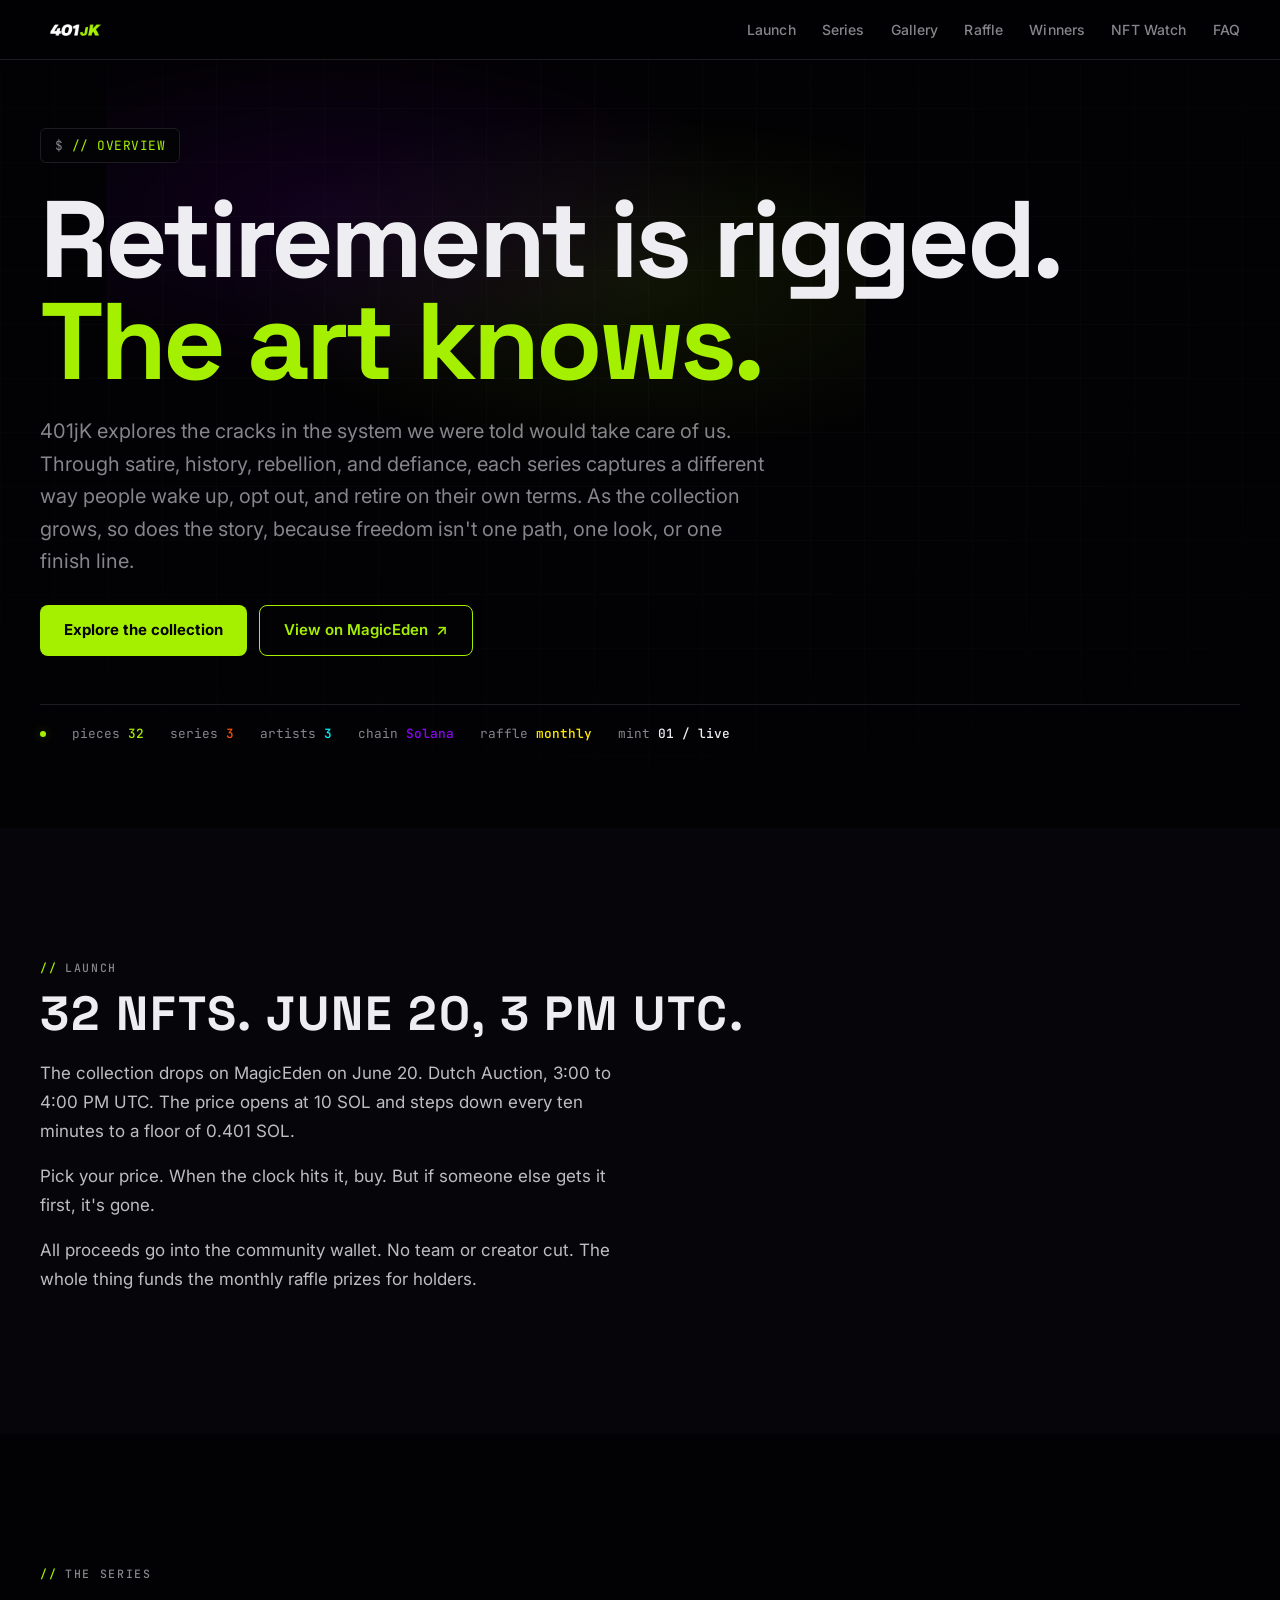
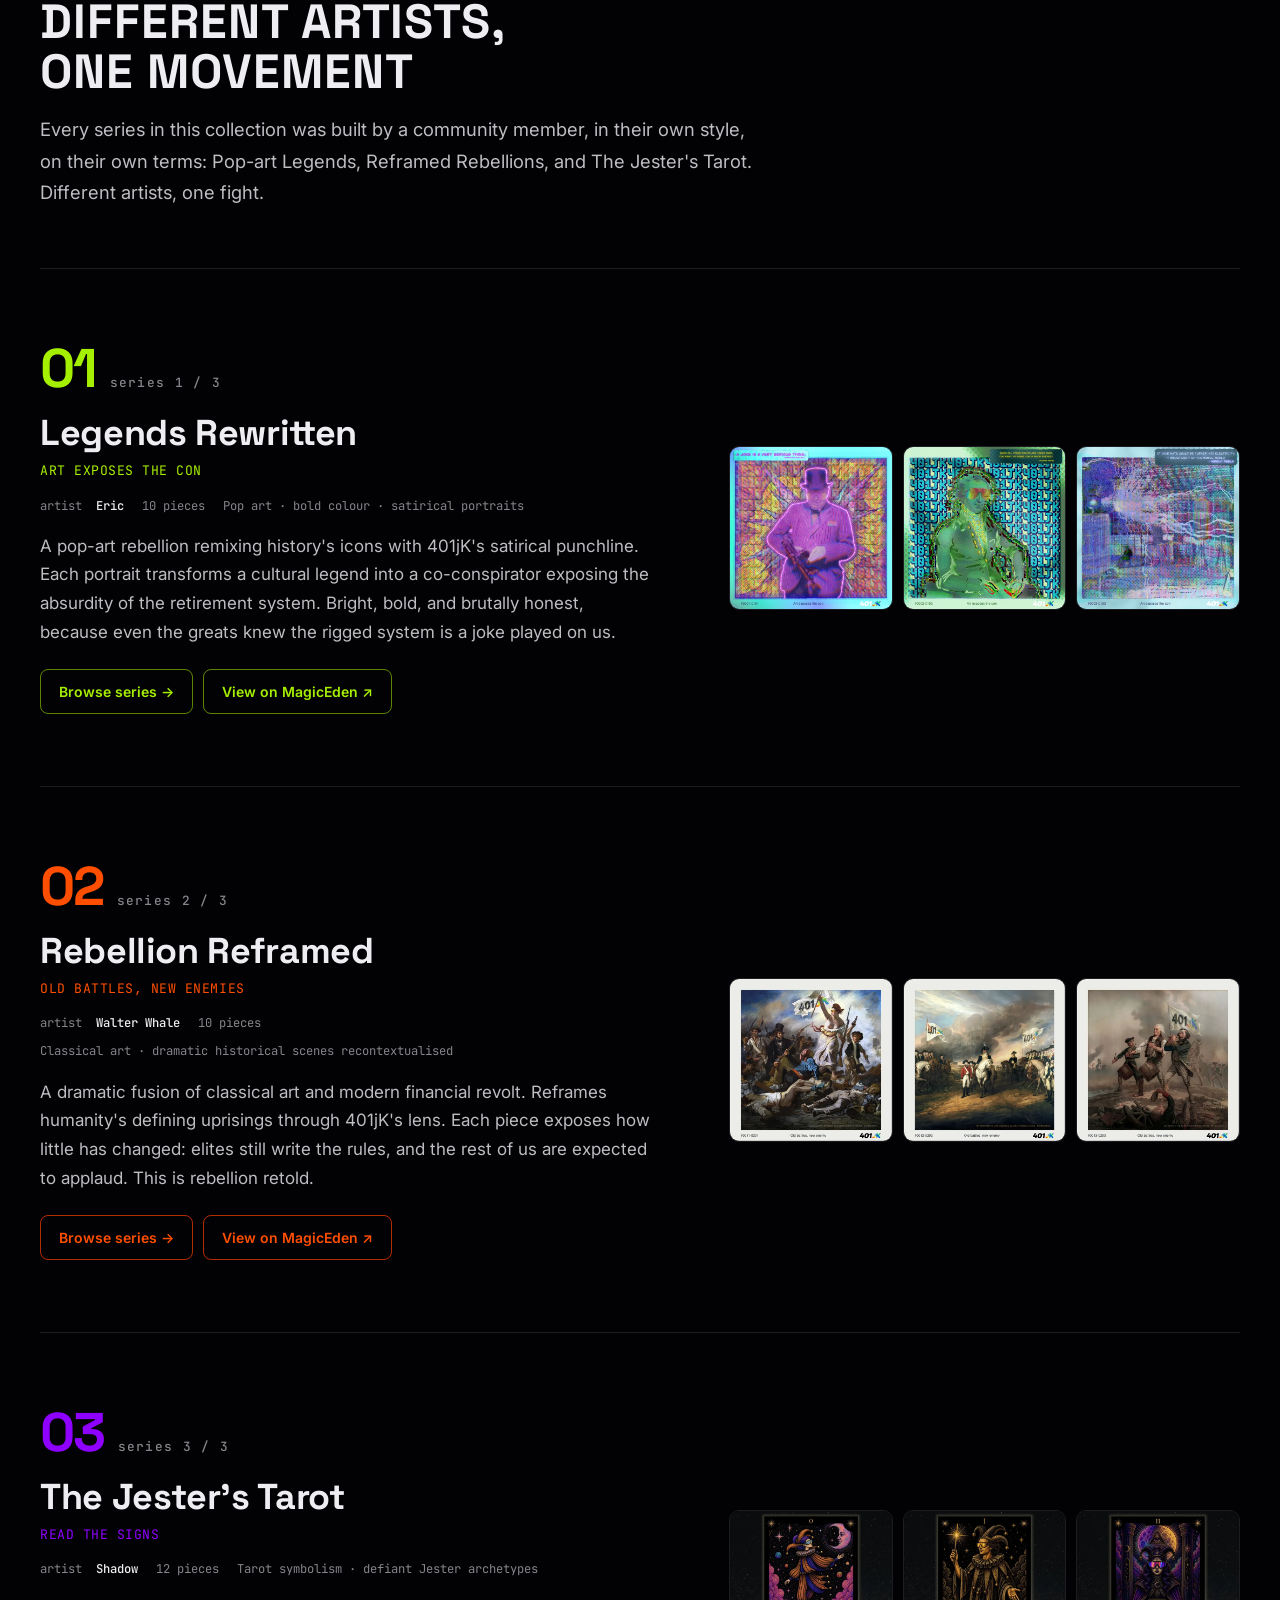
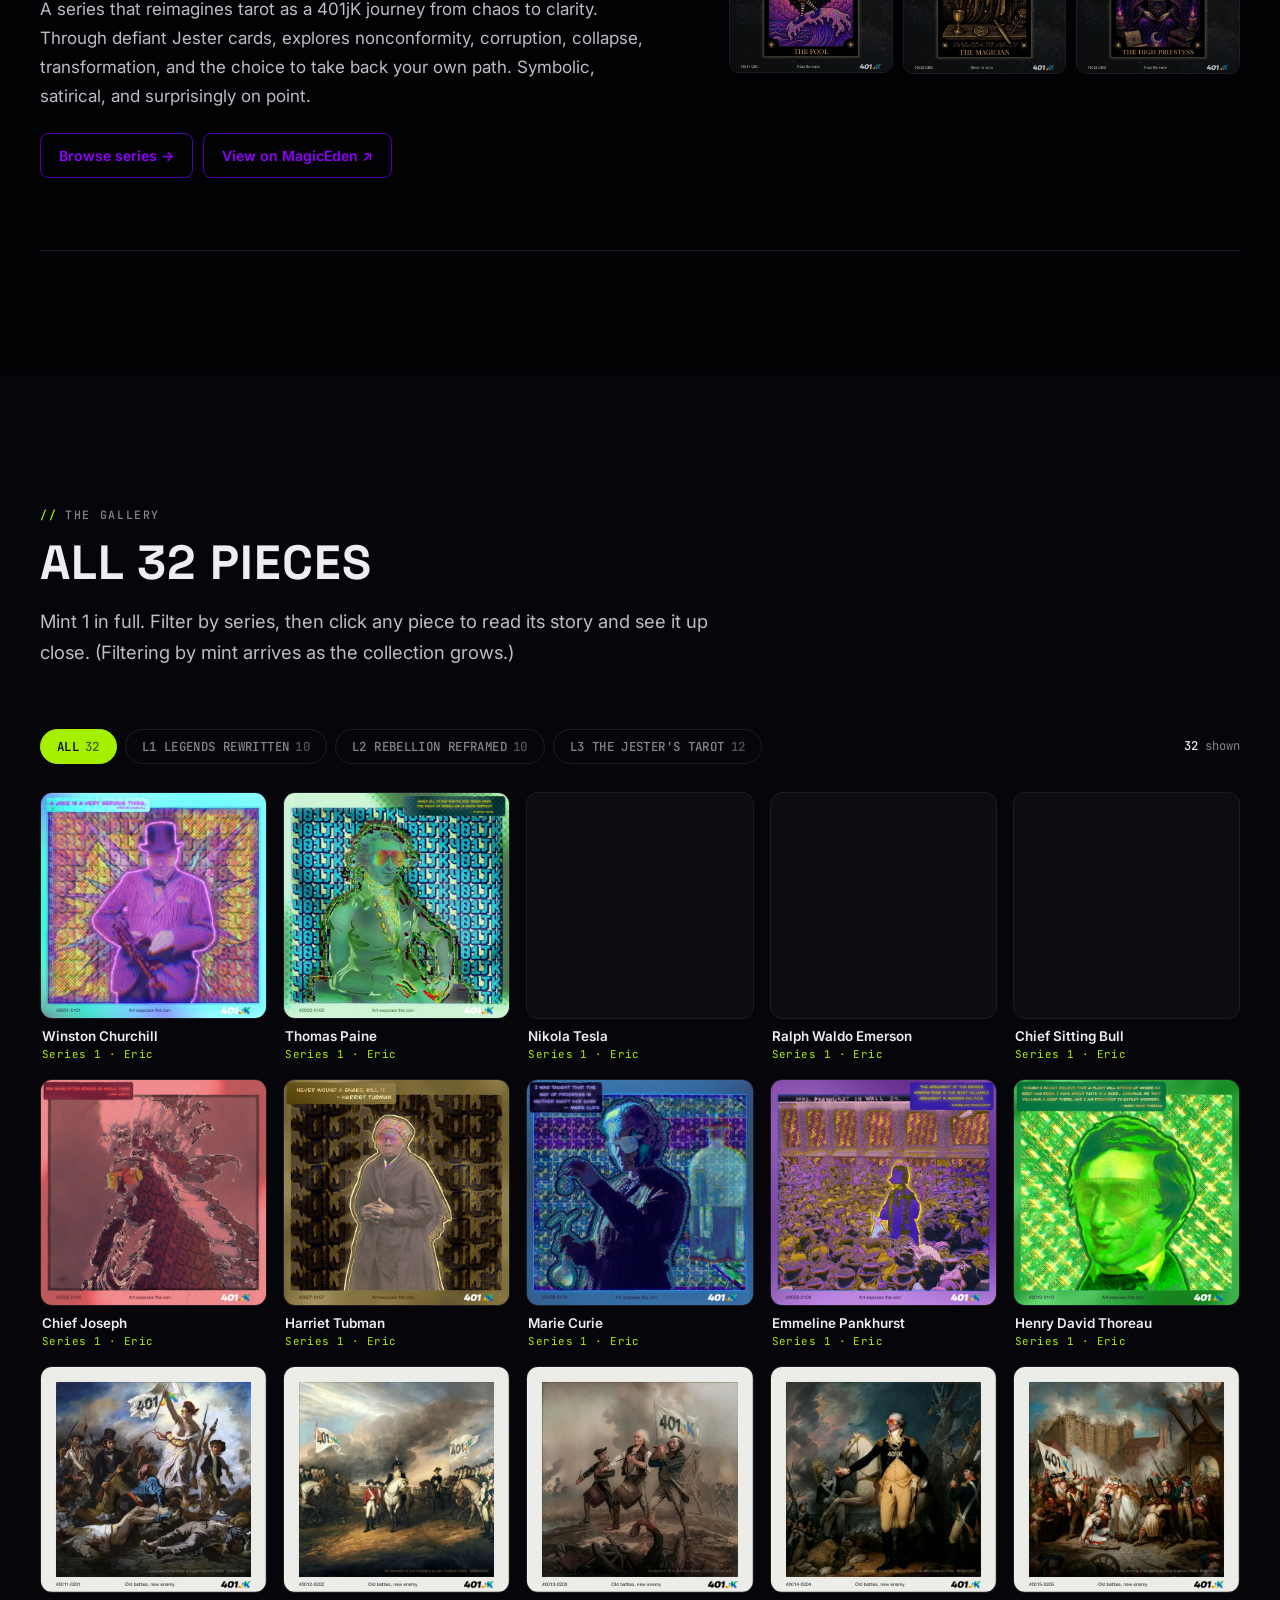
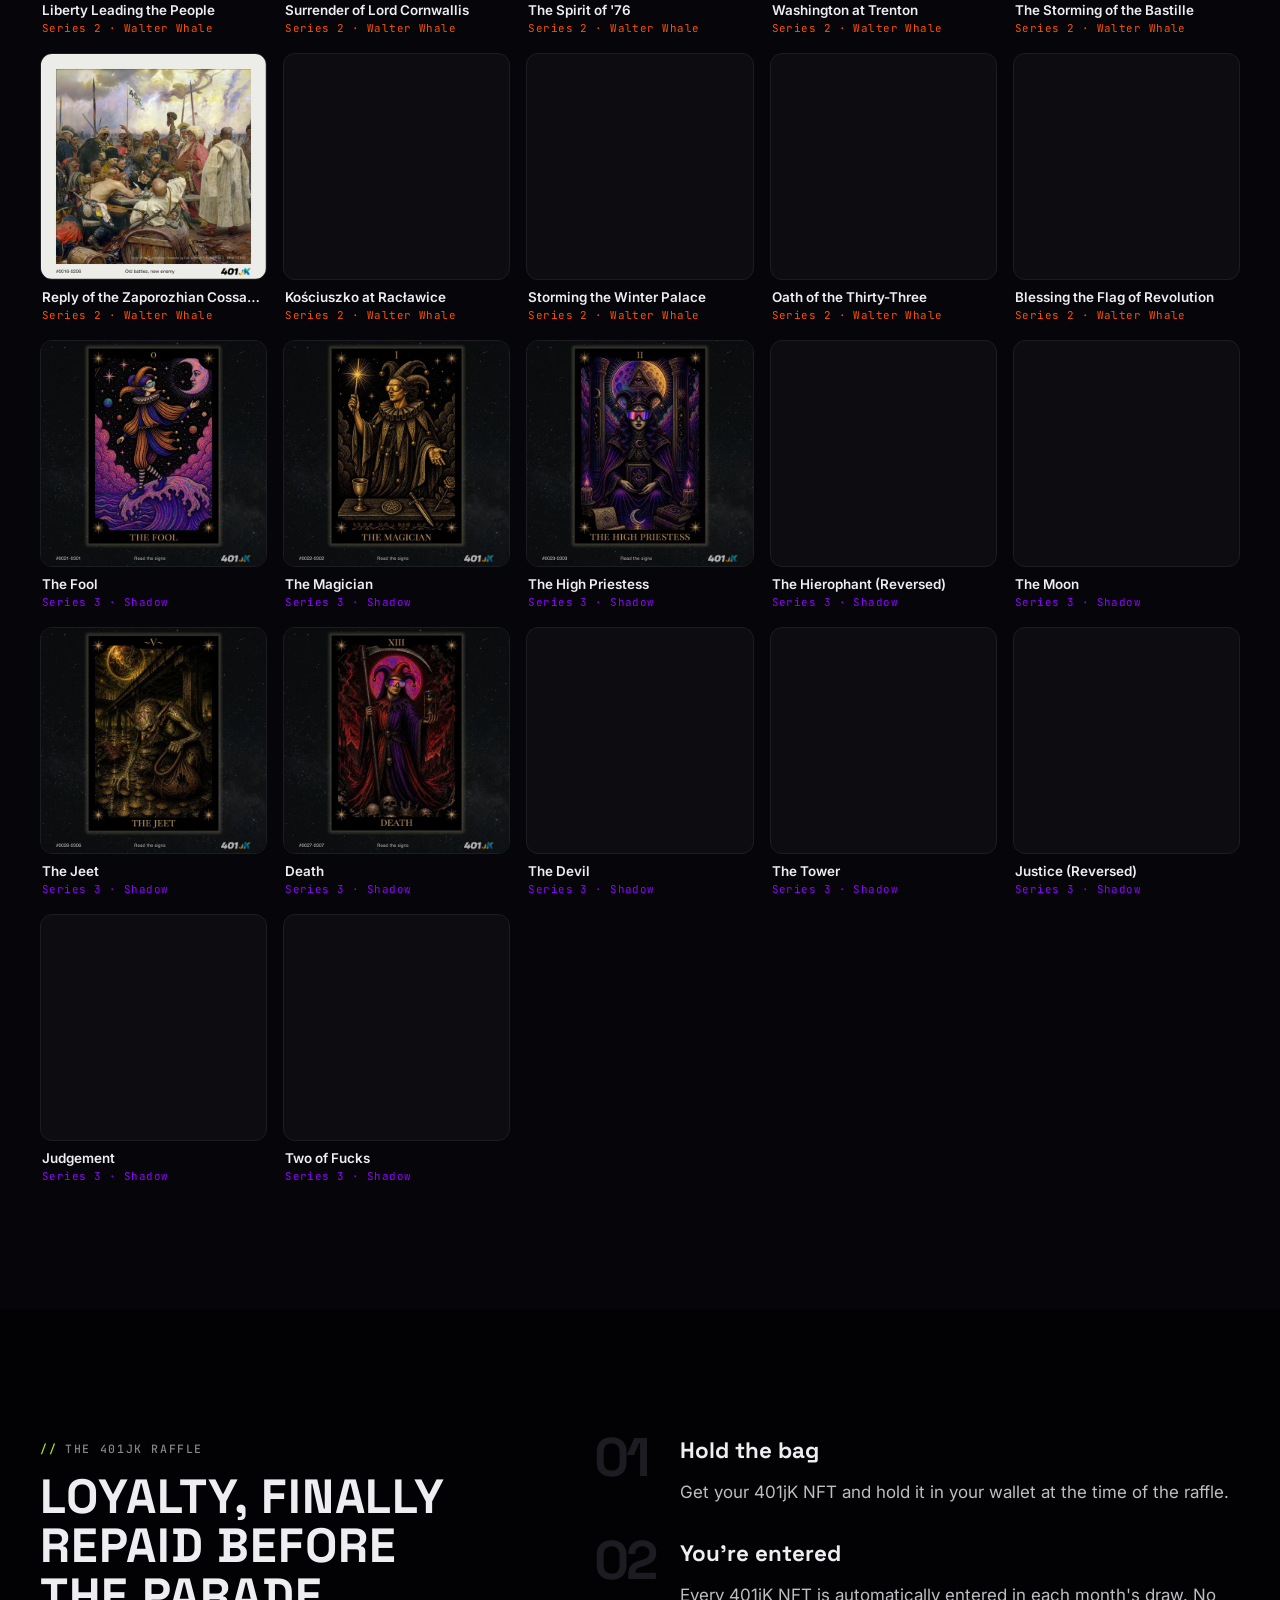
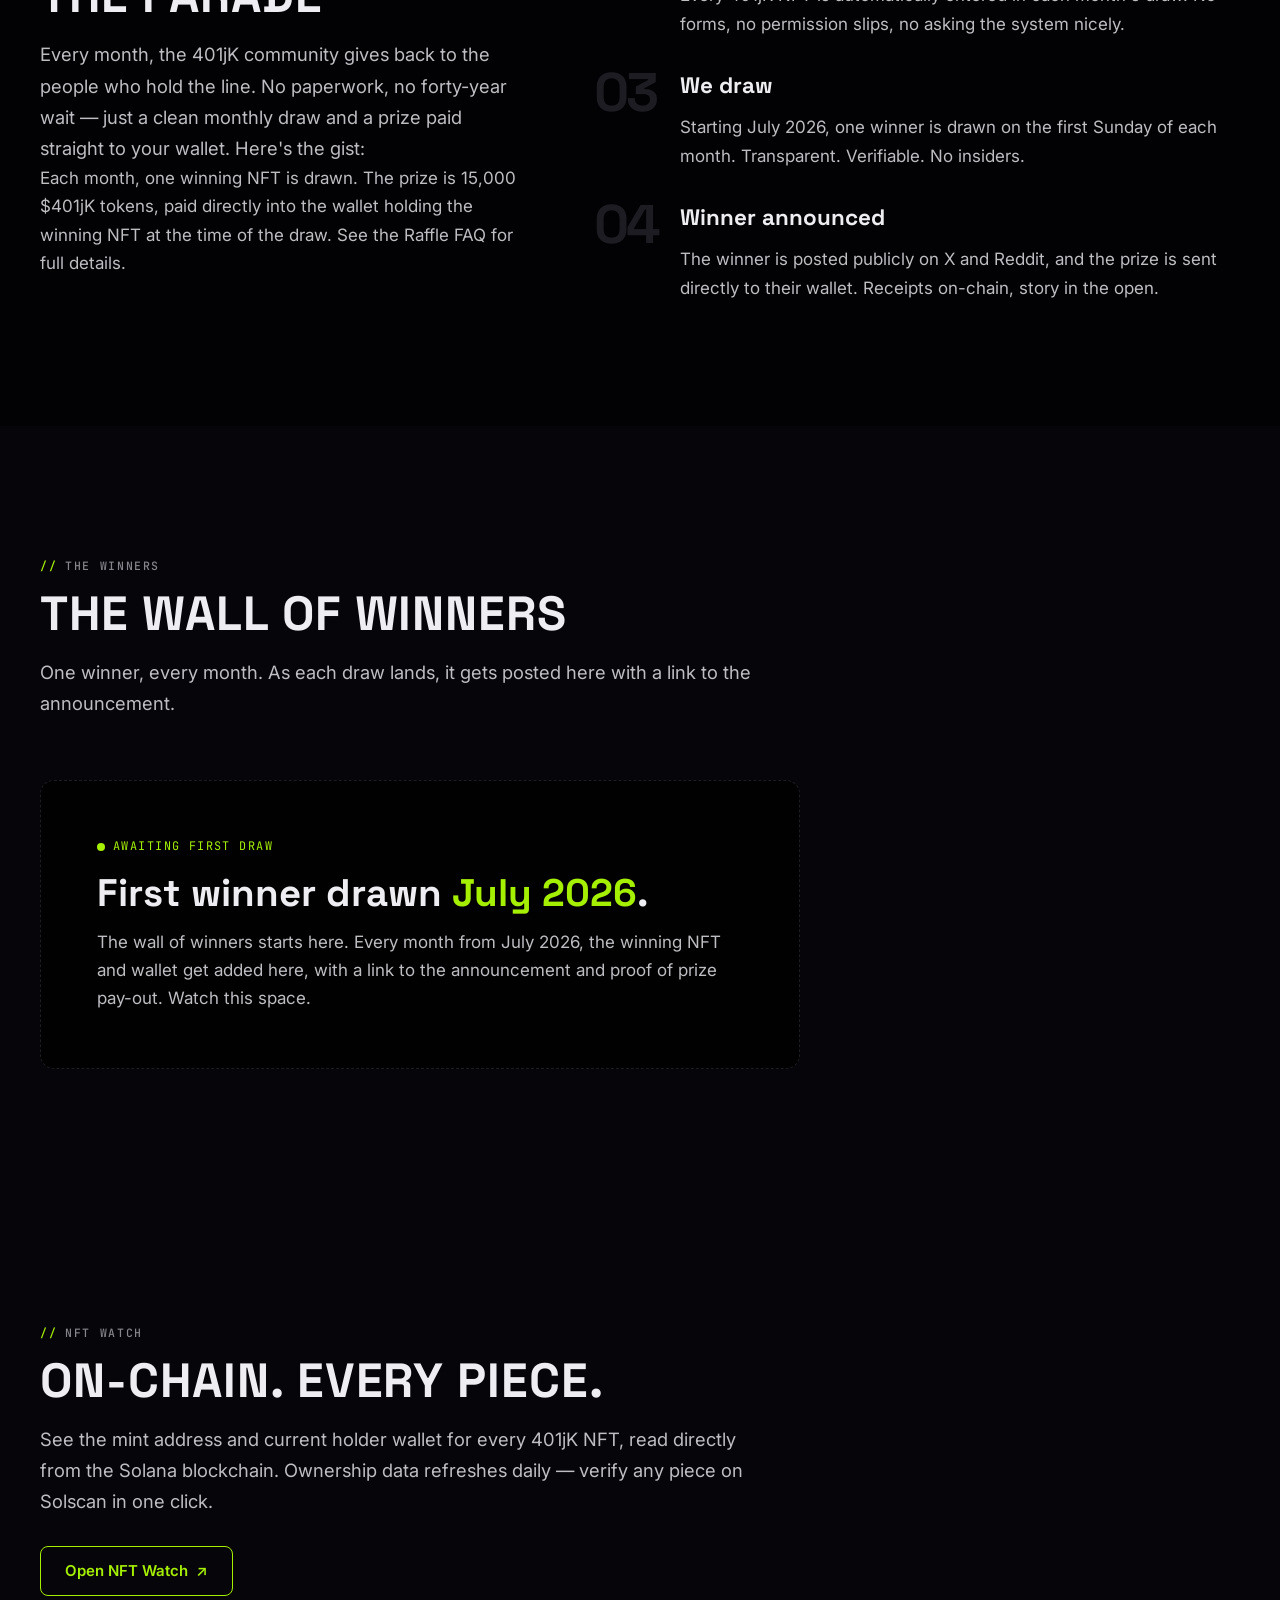
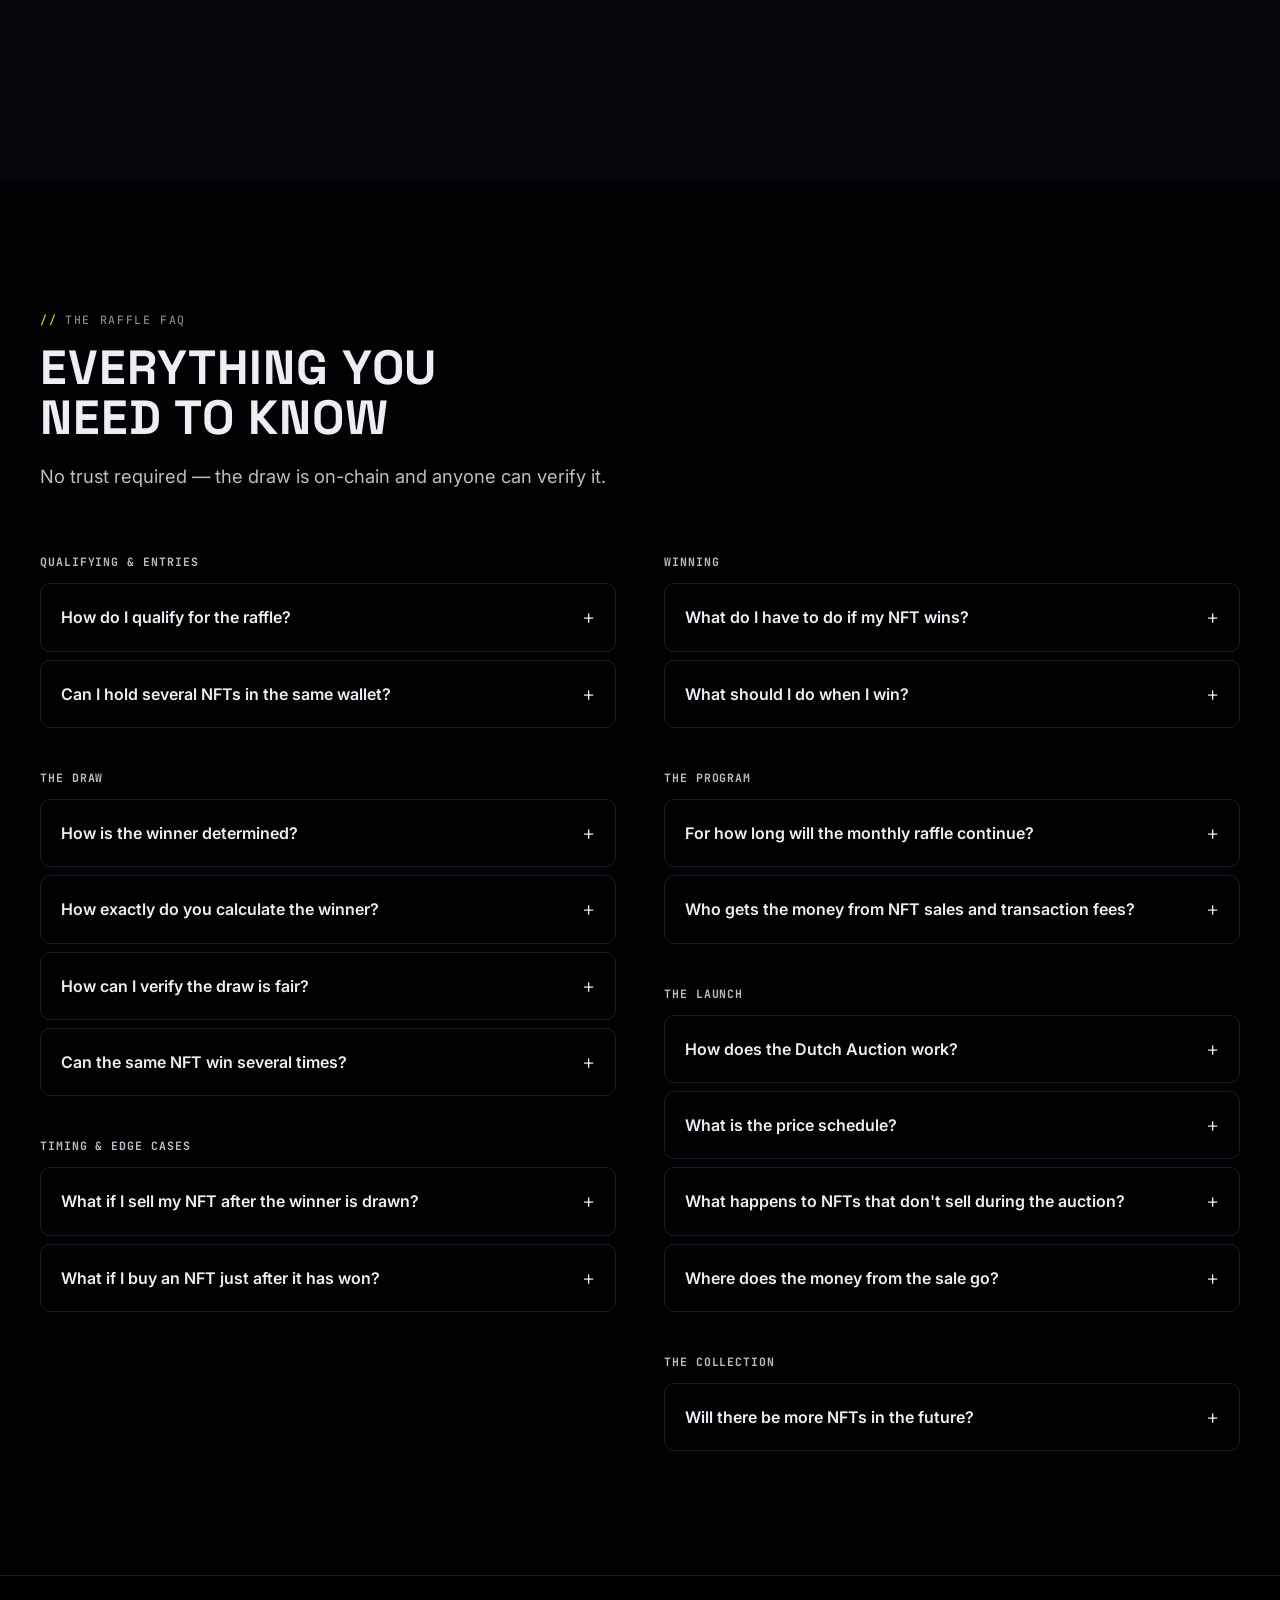
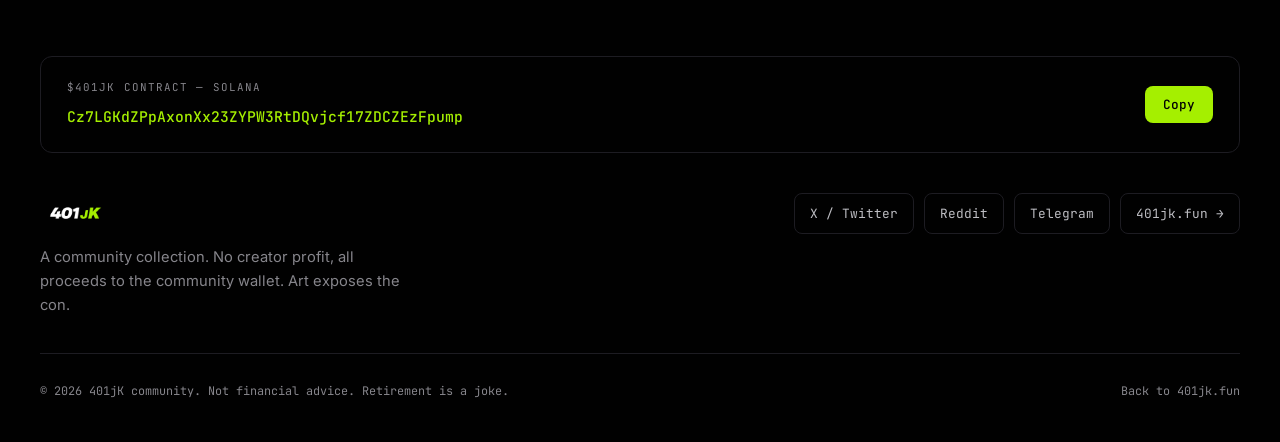
==== commit 29c6b85c: "feat: add NFT Watch section to main site; fix raffle icon - Add [hidden] { display: none !important " ====
--- a/index.html
+++ b/index.html
@@ -155,6 +155,7 @@
         <li><a href="#gallery">Gallery</a></li>
         <li><a href="#raffle">Raffle</a></li>
         <li><a href="#winners">Winners</a></li>
+        <li><a href="#nft-watch">NFT Watch</a></li>
         <li><a href="#faq">FAQ</a></li>
       </ul>
       <button class="hamburger" id="hamburger" aria-label="Menu" aria-expanded="false" aria-controls="drawer">
@@ -168,6 +169,7 @@
     <a href="#gallery">Gallery</a>
     <a href="#raffle">Raffle</a>
     <a href="#winners">Winners</a>
+    <a href="#nft-watch">NFT Watch</a>
     <a href="#faq">FAQ</a>
   </nav>
 
@@ -251,6 +253,20 @@
       </div>
     </section>
   </main>
+
+  <!-- ====================================================== NFT WATCH -->
+  <section class="section section-alt" id="nft-watch">
+    <div class="wrap">
+      <div class="section-head reveal">
+        <span class="eyebrow">NFT Watch</span>
+        <h2 class="section-title">On-chain. Every piece.</h2>
+        <p class="section-lead">See the mint address and current holder wallet for every 401jK NFT, read directly from the Solana blockchain. Ownership data refreshes daily — verify any piece on Solscan in one click.</p>
+        <div style="margin-top: 28px;">
+          <a href="nft-watch/" class="btn btn-outline">Open NFT Watch <span class="arr">&#8599;</span></a>
+        </div>
+      </div>
+    </div>
+  </section>
 
   <!-- ====================================================== RAFFLE FAQ -->
   <section class="section" id="faq">
--- a/assets/styles.css
+++ b/assets/styles.css
@@ -44,6 +44,7 @@
 
 /* ------------------------------------------------------------------ RESET */
 *, *::before, *::after { box-sizing: border-box; margin: 0; padding: 0; }
+[hidden] { display: none !important; }
 html { scroll-behavior: smooth; }
 body {
   background: var(--bg);
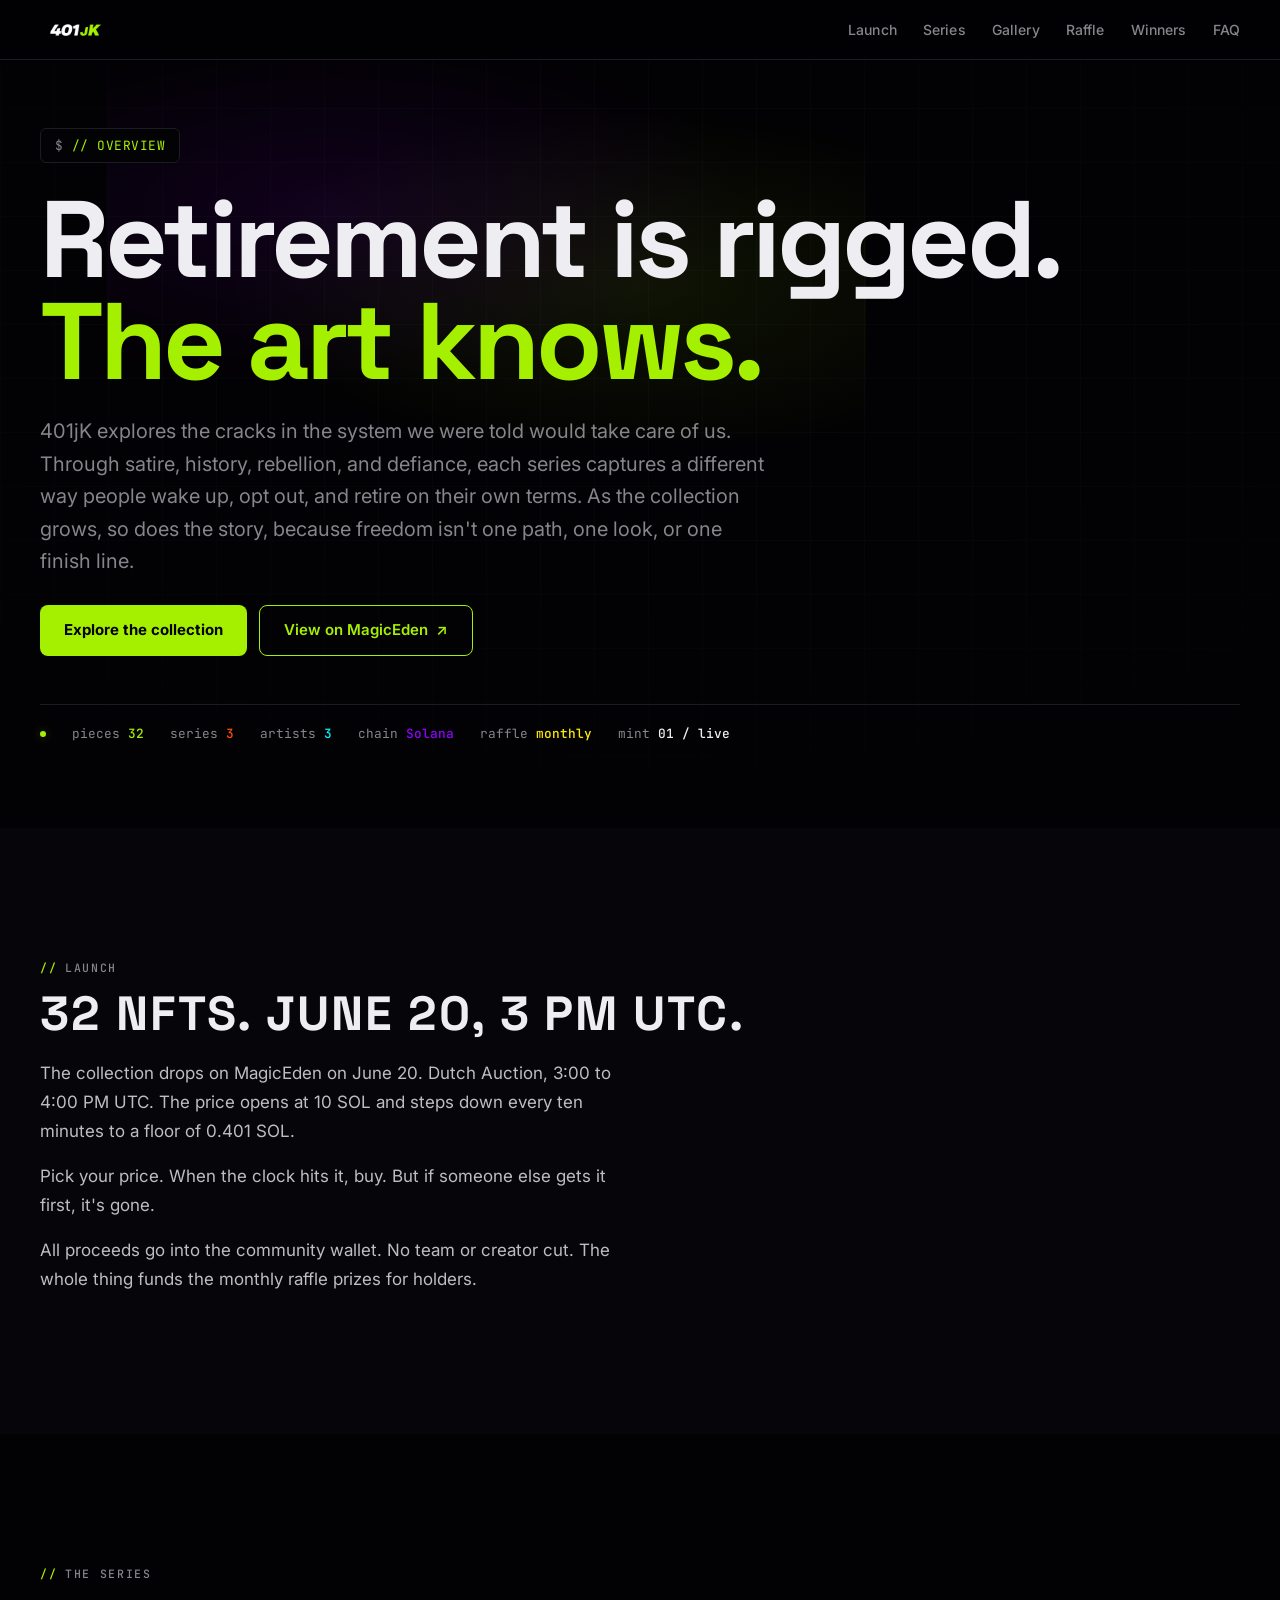
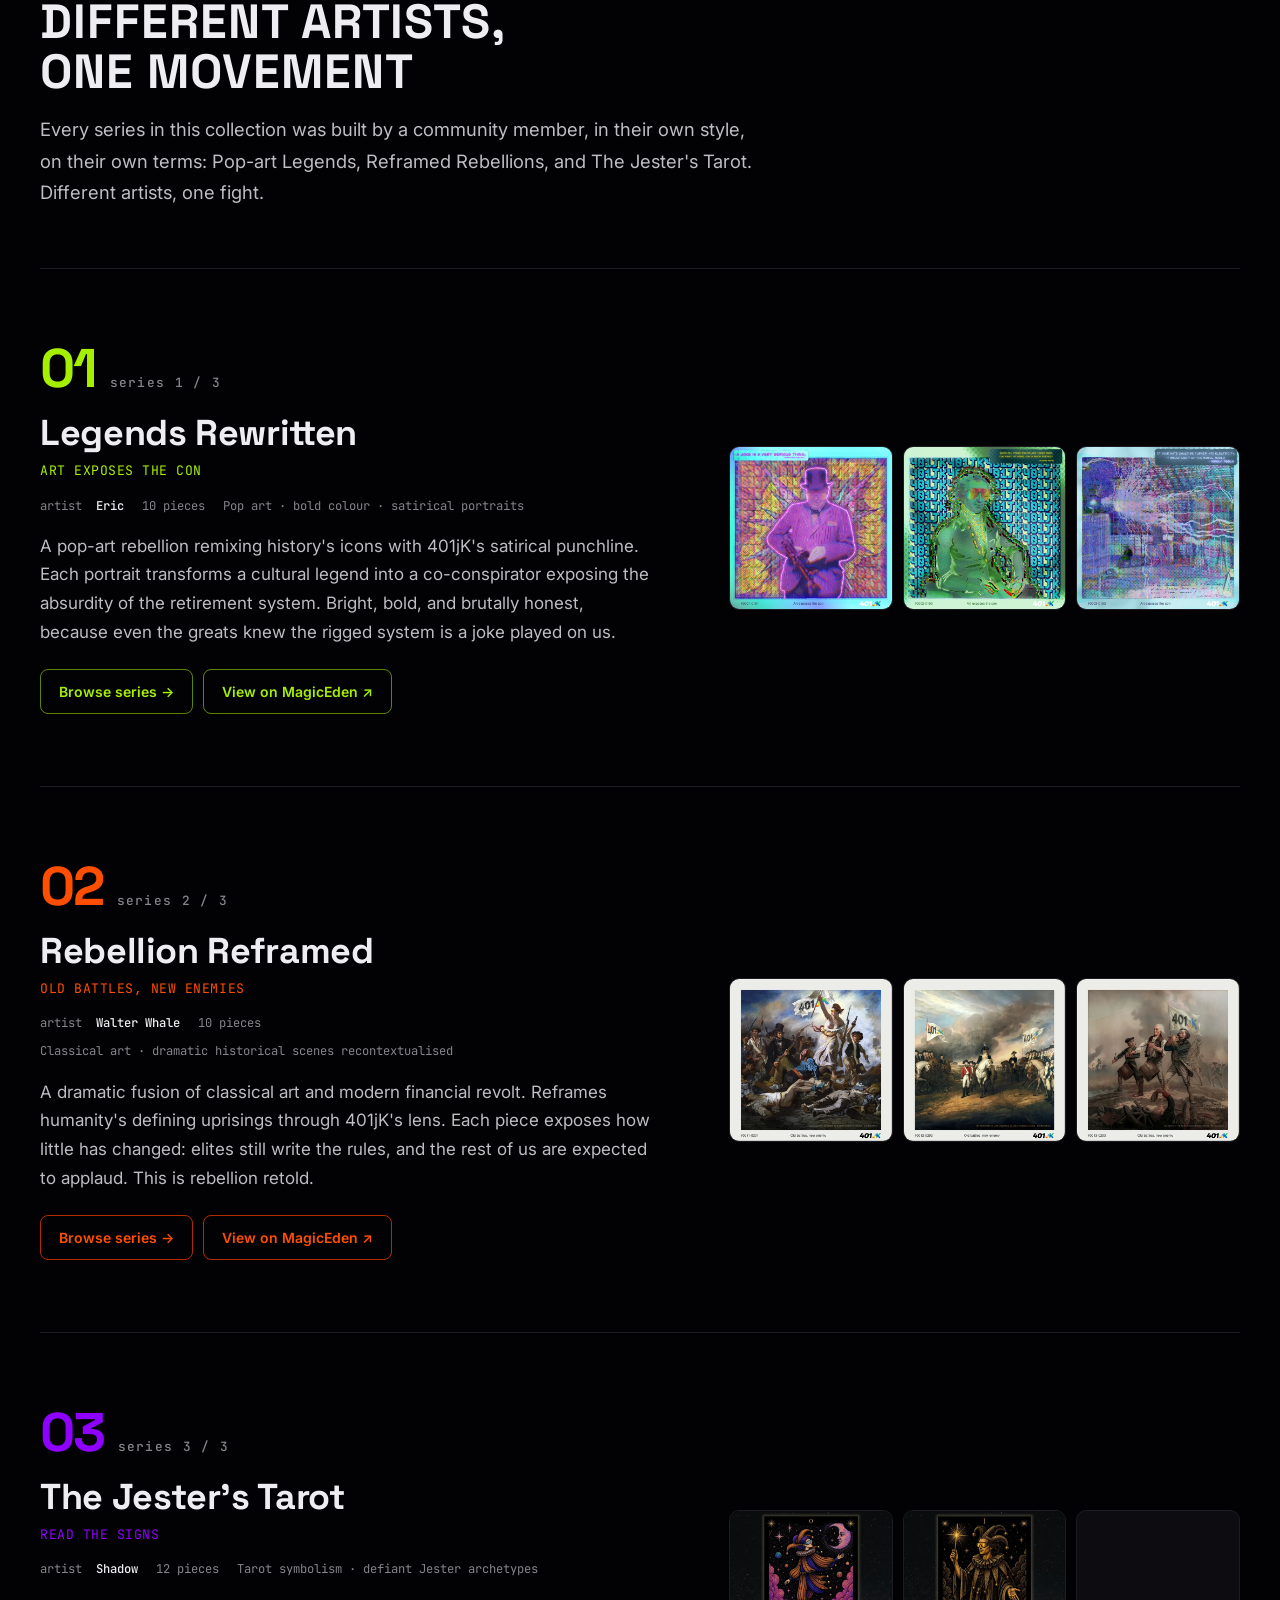
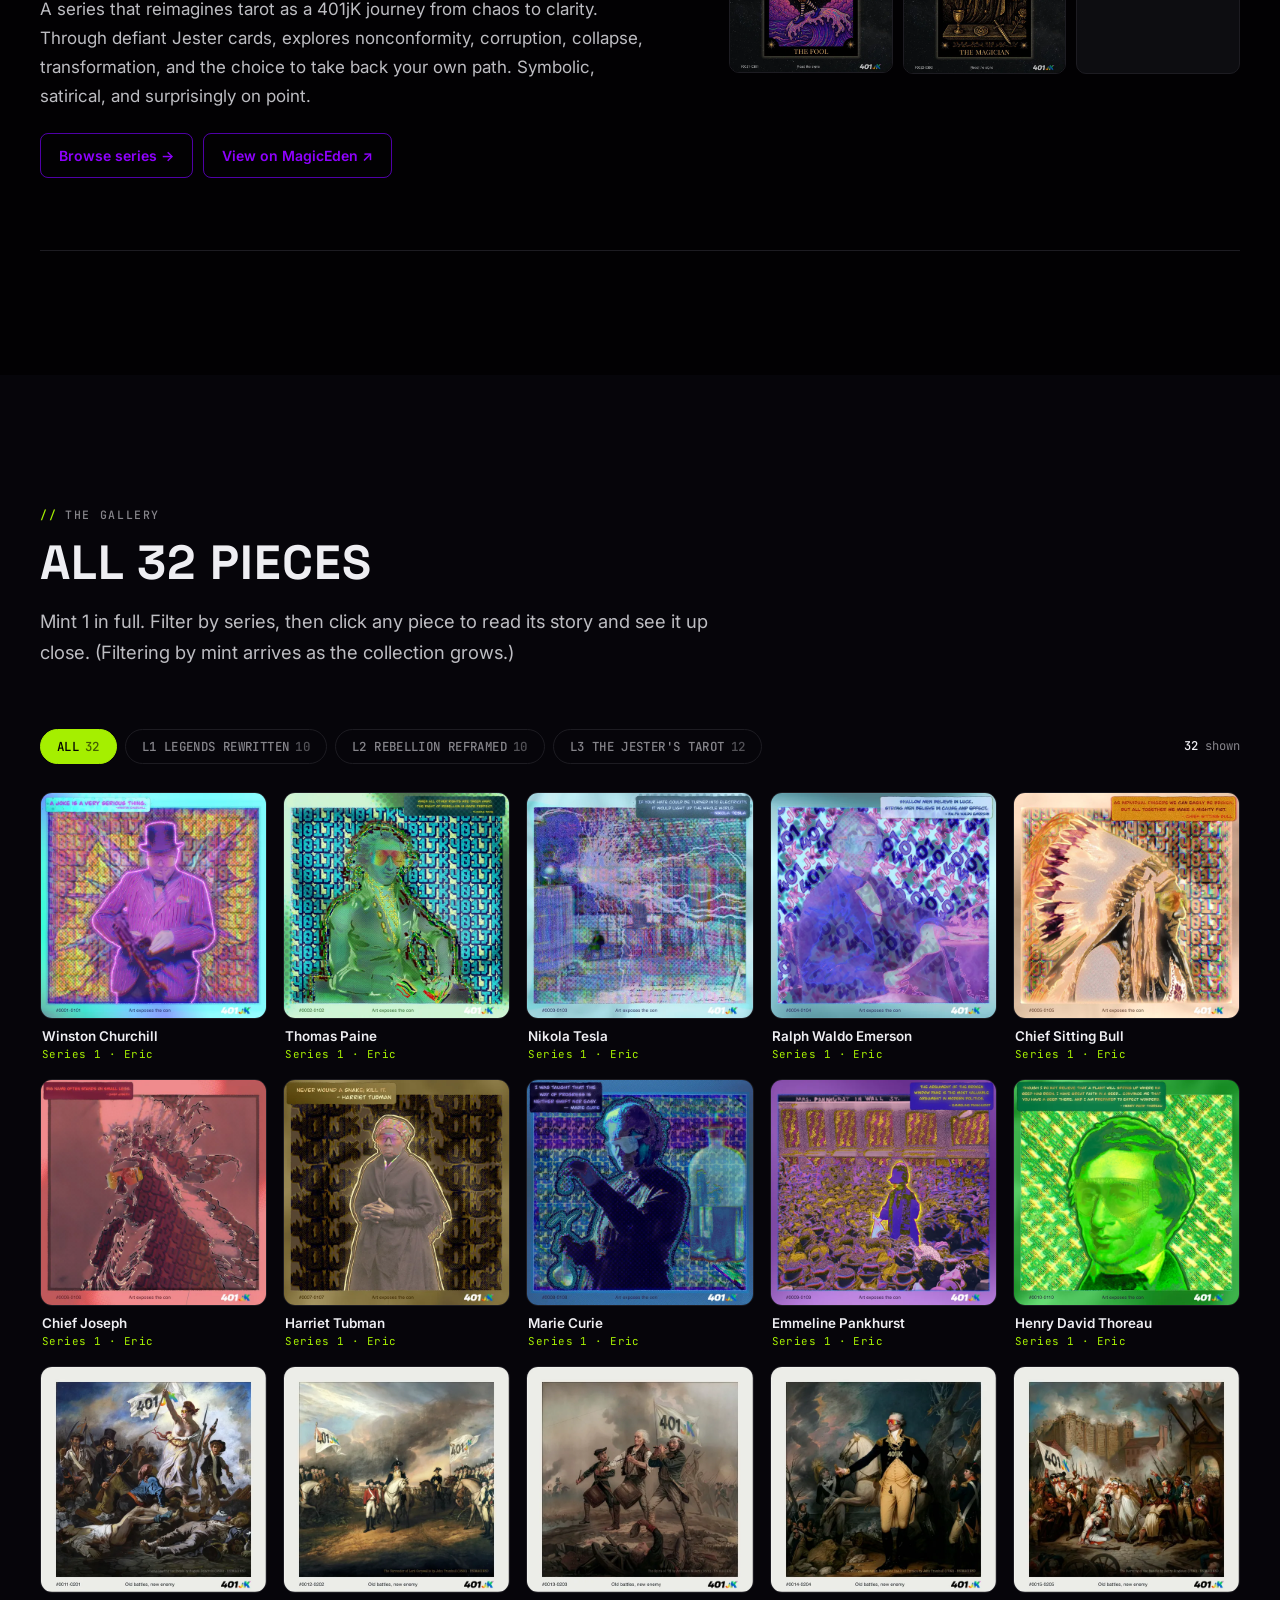
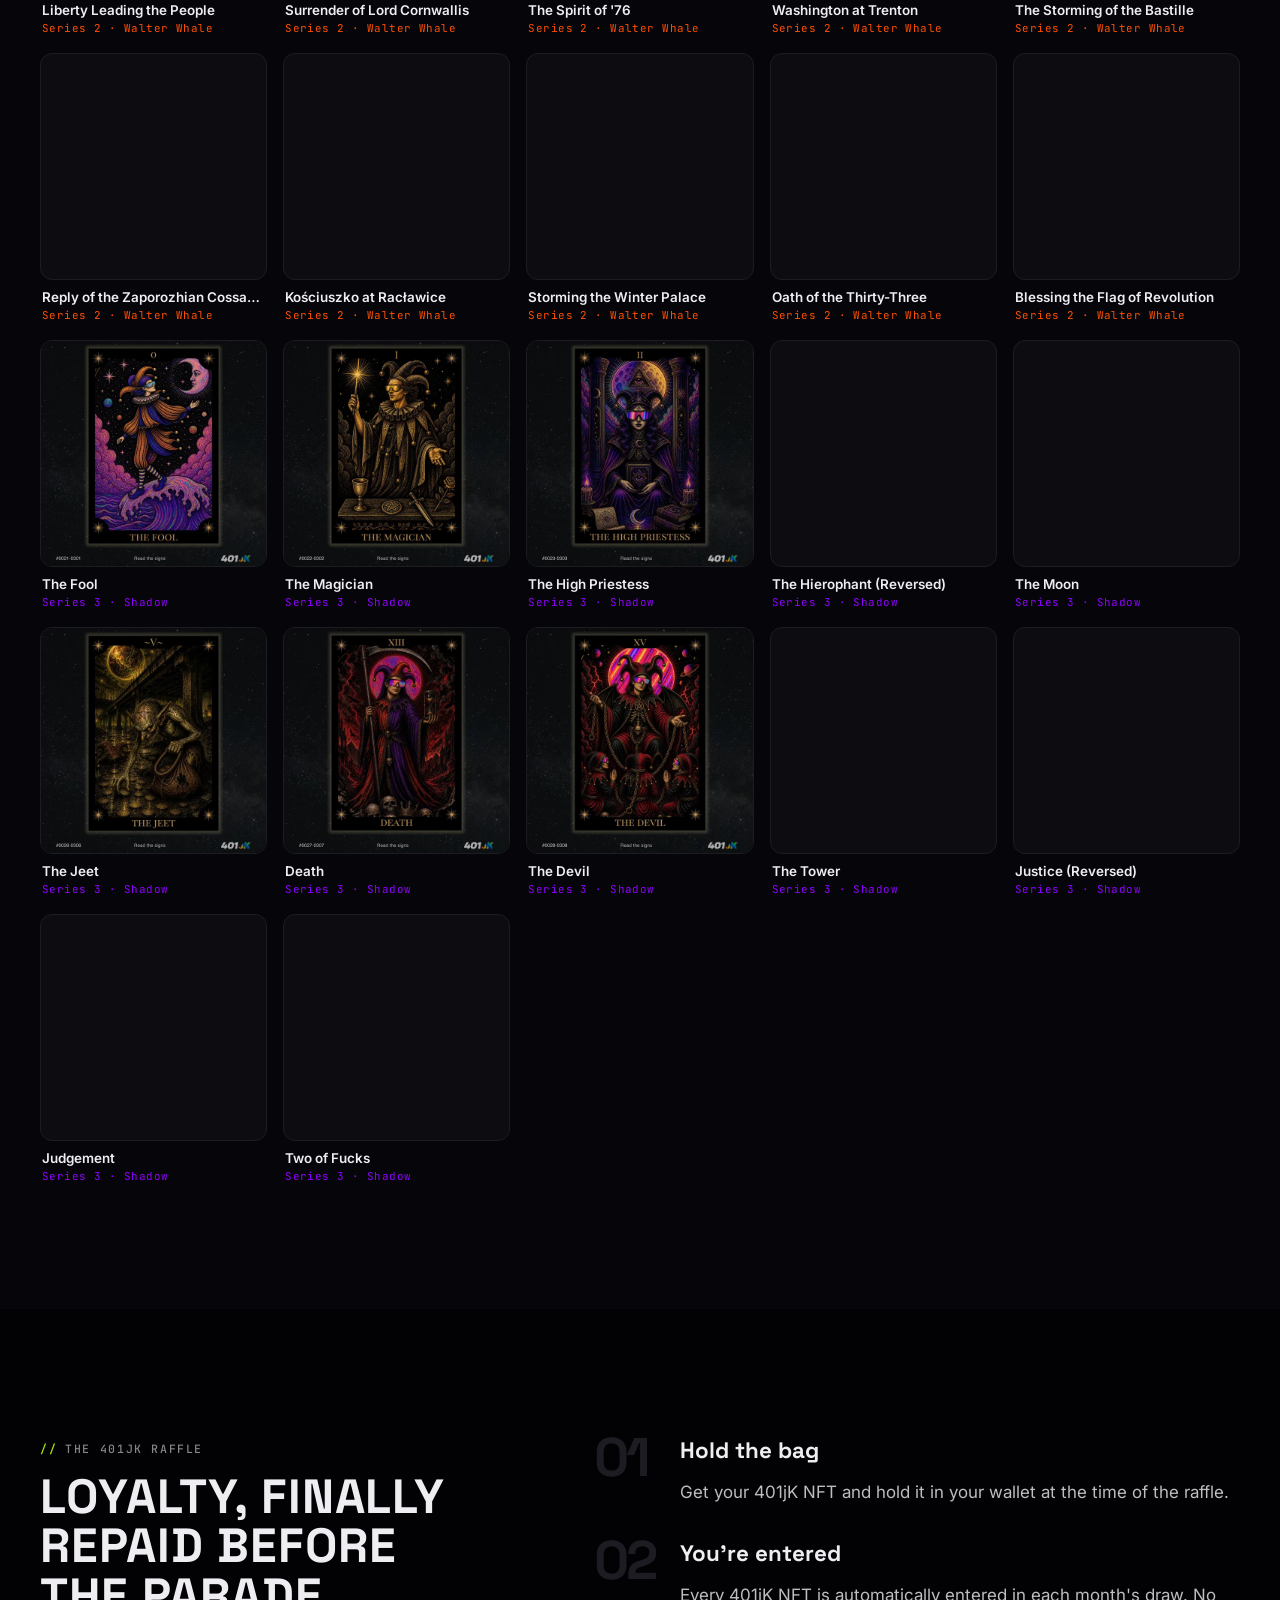
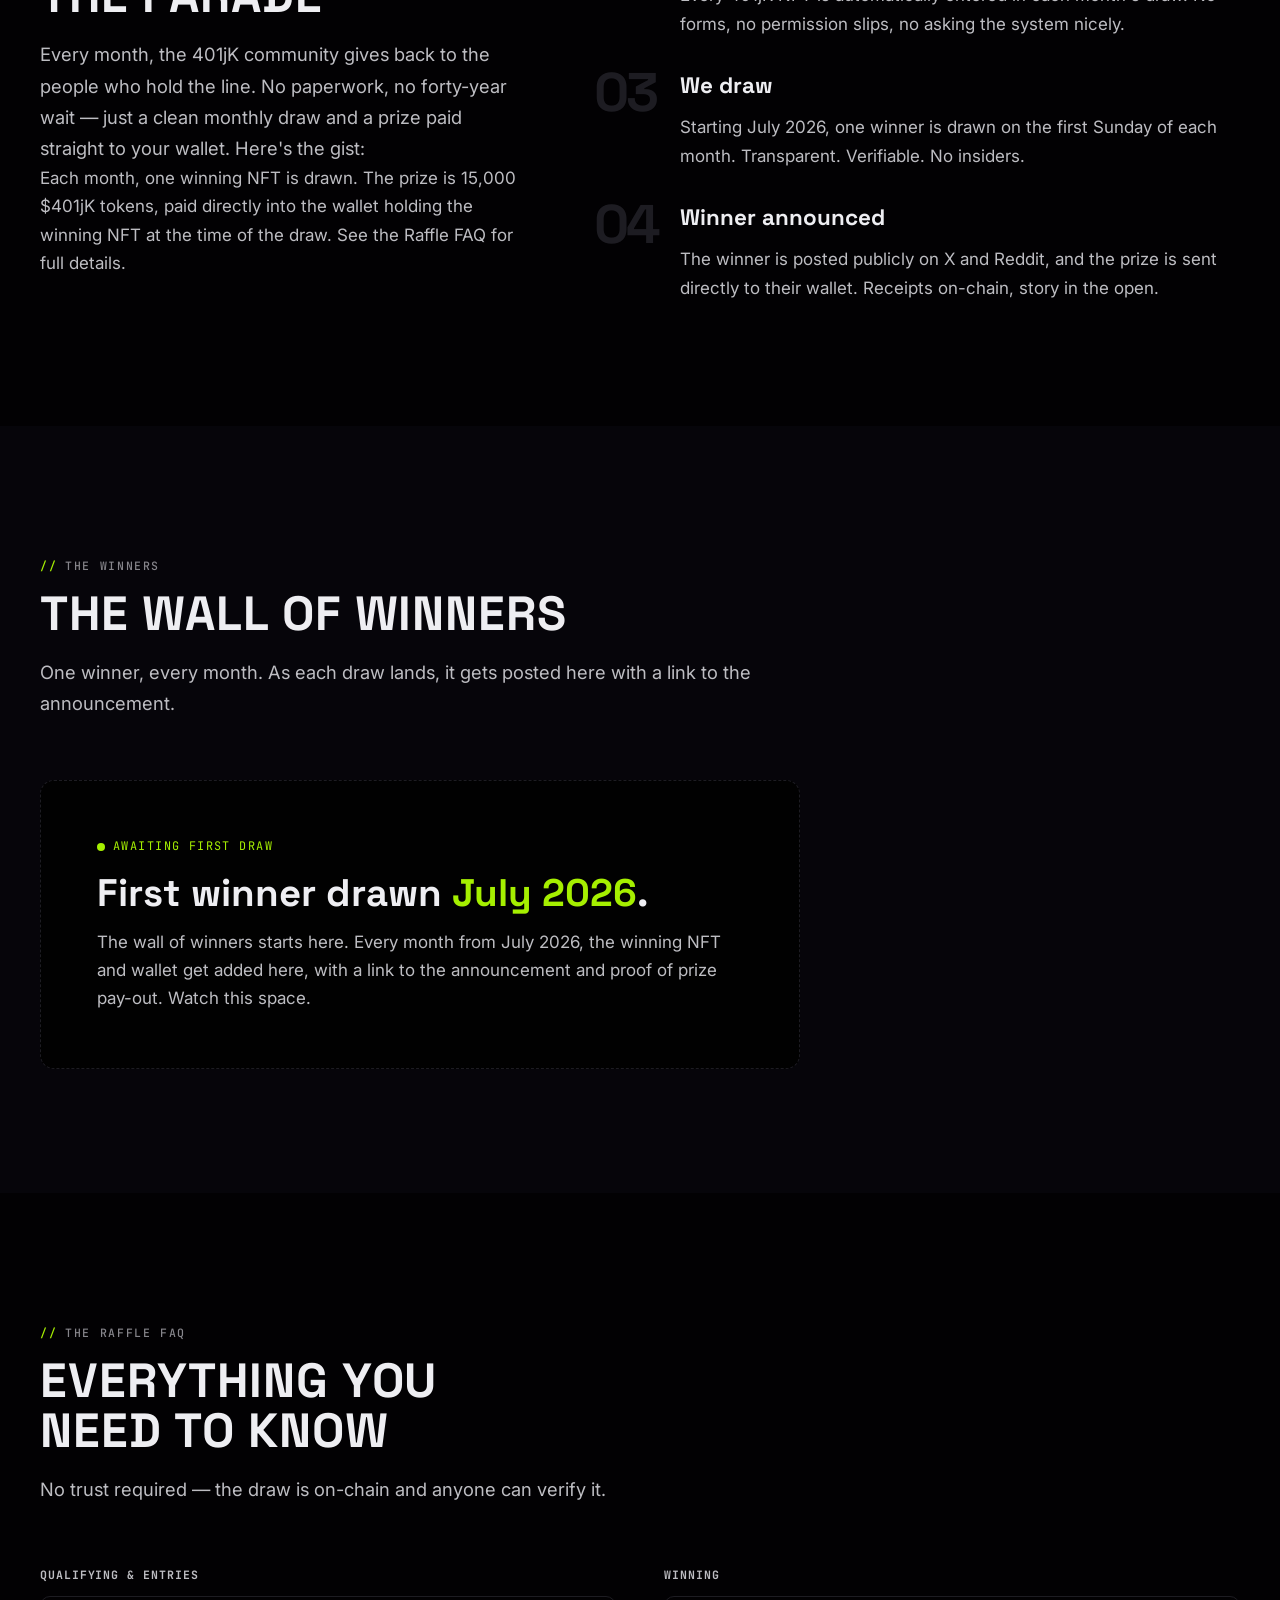
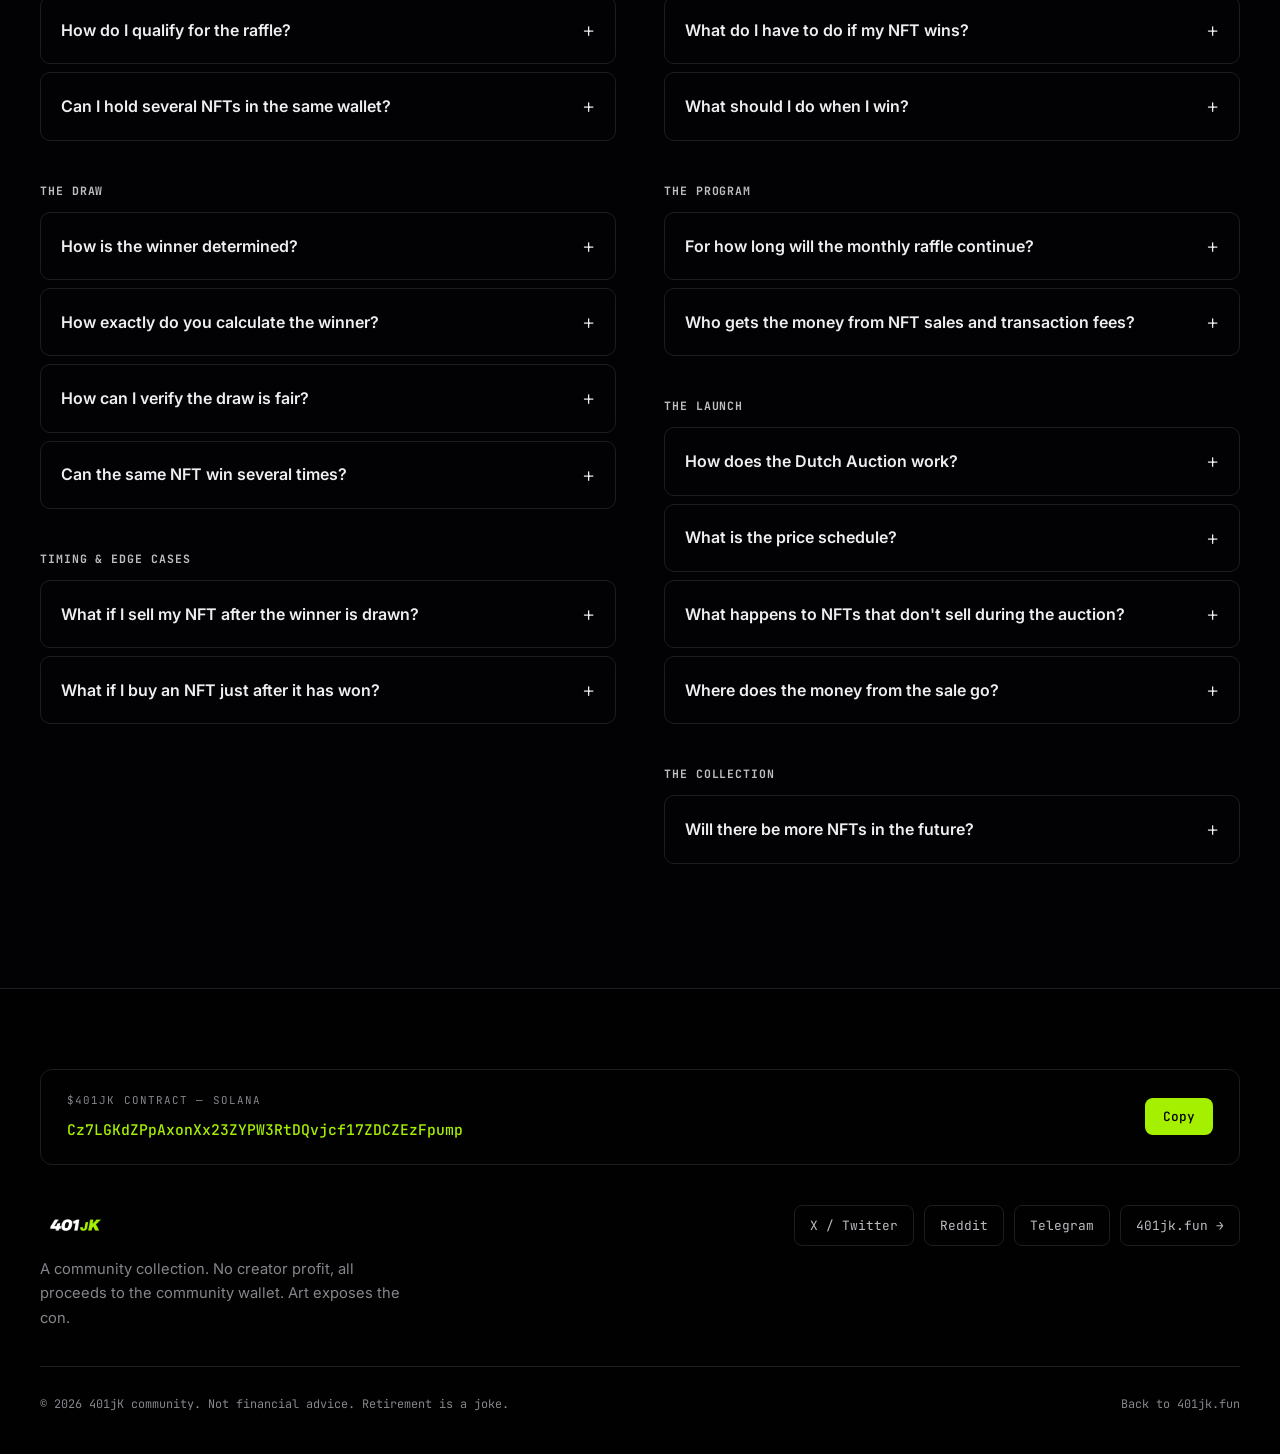
==== commit 5f55045f: "revert: remove NFT Watch section from main site Co-Authored-By: Claude Sonnet 4.6 <noreply@anthropic" ====
--- a/index.html
+++ b/index.html
@@ -155,7 +155,6 @@
         <li><a href="#gallery">Gallery</a></li>
         <li><a href="#raffle">Raffle</a></li>
         <li><a href="#winners">Winners</a></li>
-        <li><a href="#nft-watch">NFT Watch</a></li>
         <li><a href="#faq">FAQ</a></li>
       </ul>
       <button class="hamburger" id="hamburger" aria-label="Menu" aria-expanded="false" aria-controls="drawer">
@@ -169,7 +168,6 @@
     <a href="#gallery">Gallery</a>
     <a href="#raffle">Raffle</a>
     <a href="#winners">Winners</a>
-    <a href="#nft-watch">NFT Watch</a>
     <a href="#faq">FAQ</a>
   </nav>
 
@@ -253,20 +251,6 @@
       </div>
     </section>
   </main>
-
-  <!-- ====================================================== NFT WATCH -->
-  <section class="section section-alt" id="nft-watch">
-    <div class="wrap">
-      <div class="section-head reveal">
-        <span class="eyebrow">NFT Watch</span>
-        <h2 class="section-title">On-chain. Every piece.</h2>
-        <p class="section-lead">See the mint address and current holder wallet for every 401jK NFT, read directly from the Solana blockchain. Ownership data refreshes daily — verify any piece on Solscan in one click.</p>
-        <div style="margin-top: 28px;">
-          <a href="nft-watch/" class="btn btn-outline">Open NFT Watch <span class="arr">&#8599;</span></a>
-        </div>
-      </div>
-    </div>
-  </section>
 
   <!-- ====================================================== RAFFLE FAQ -->
   <section class="section" id="faq">
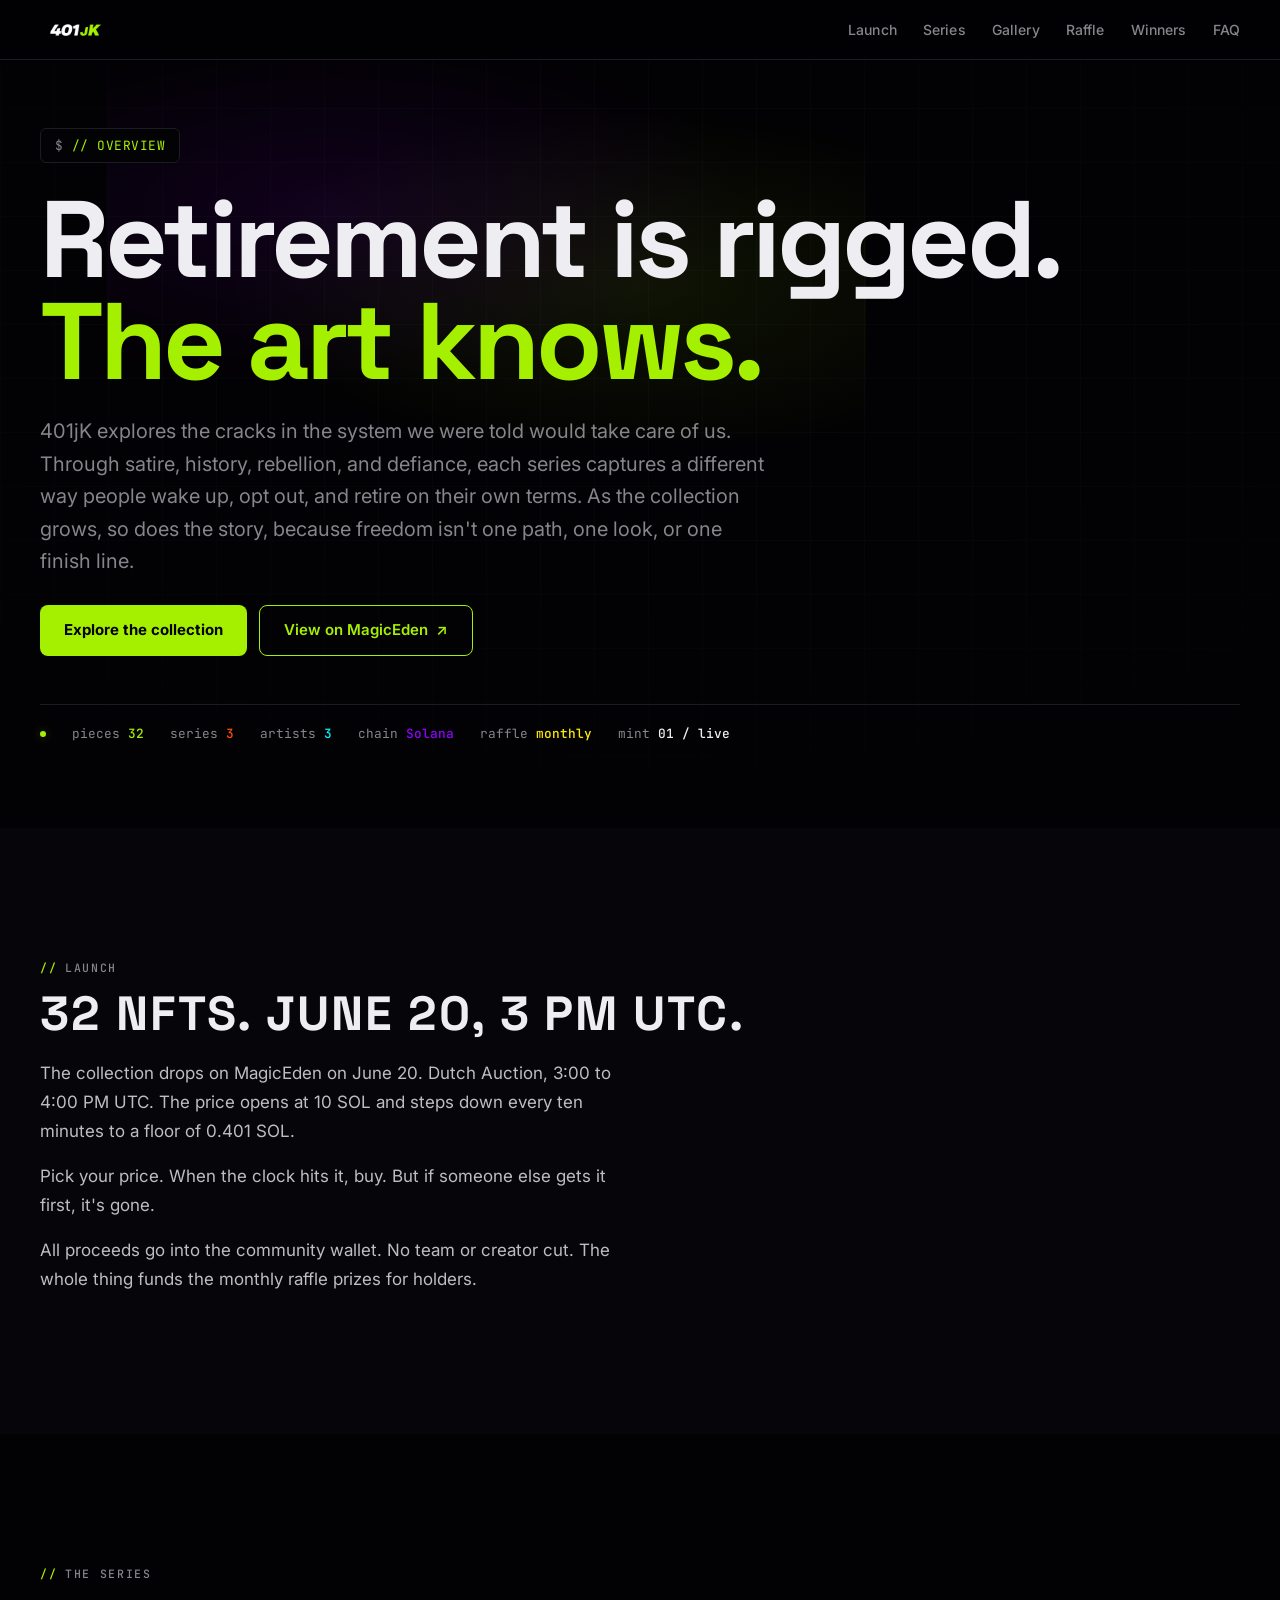
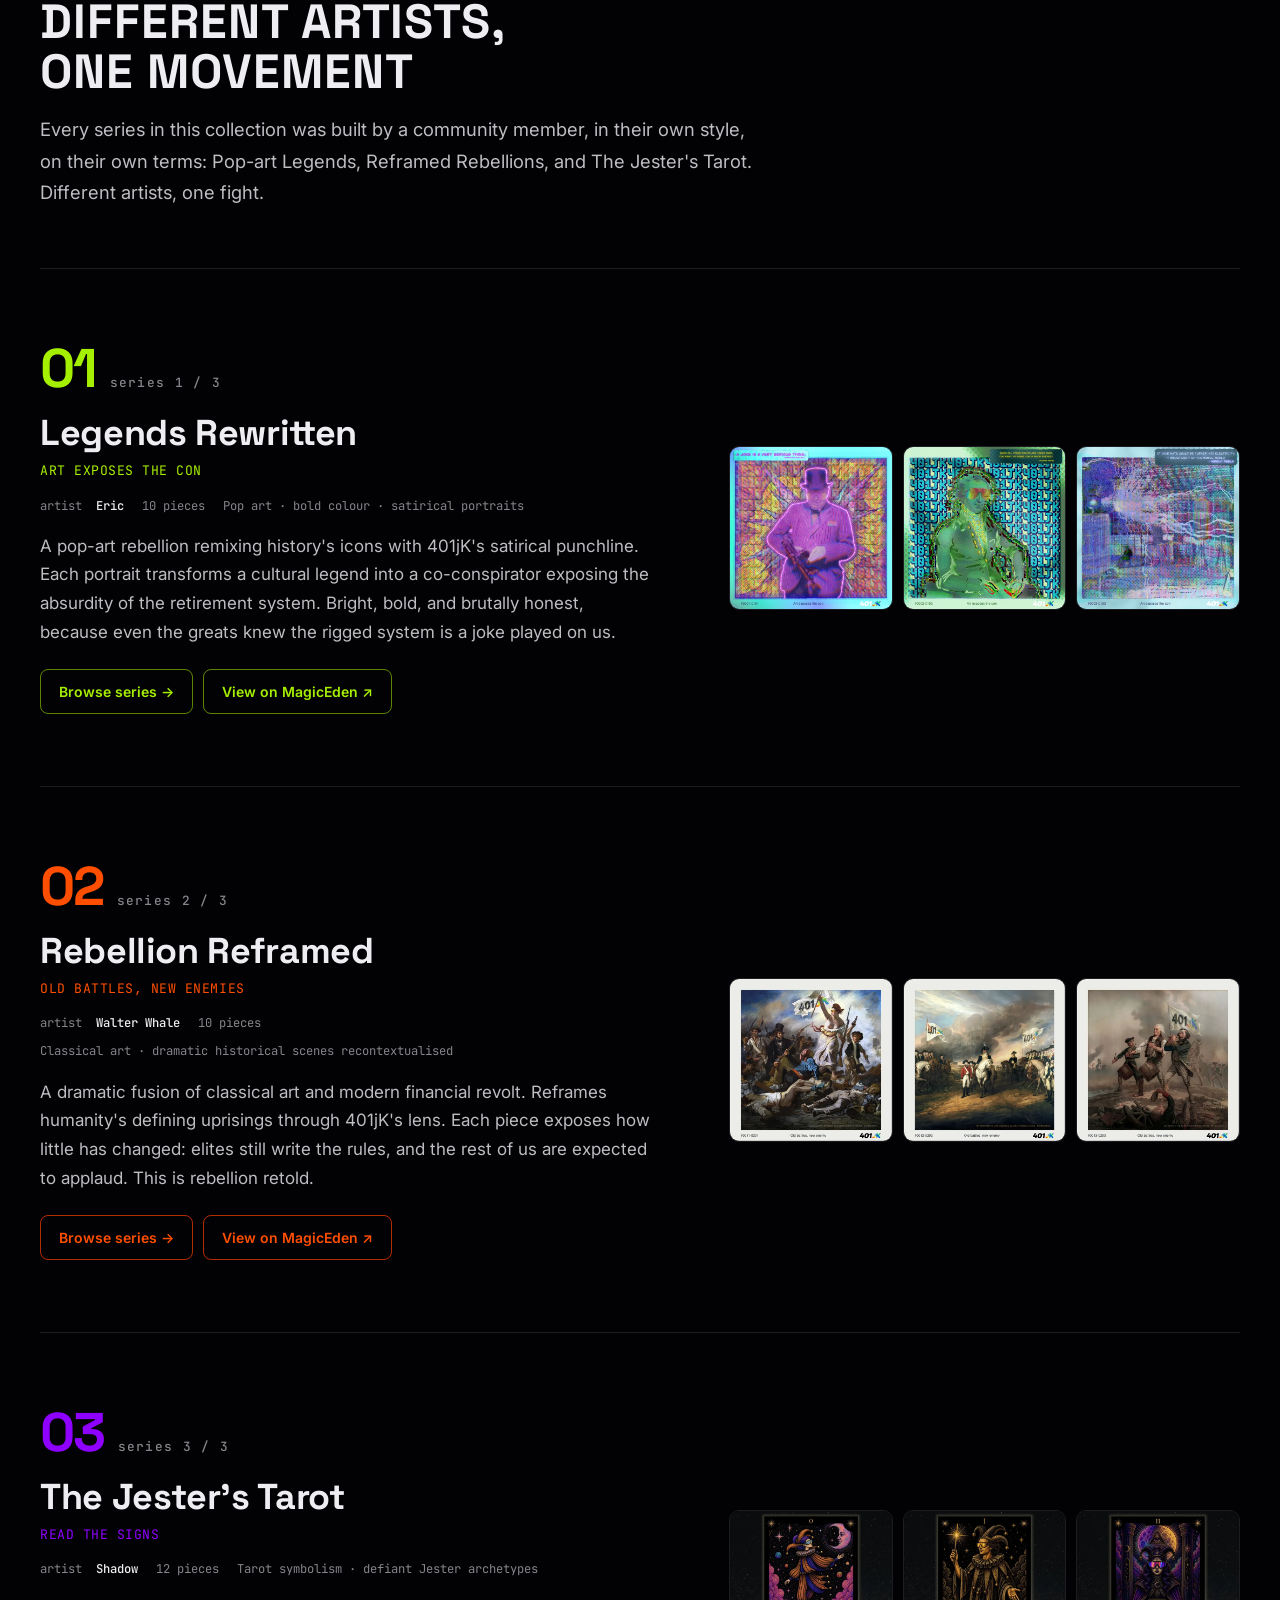
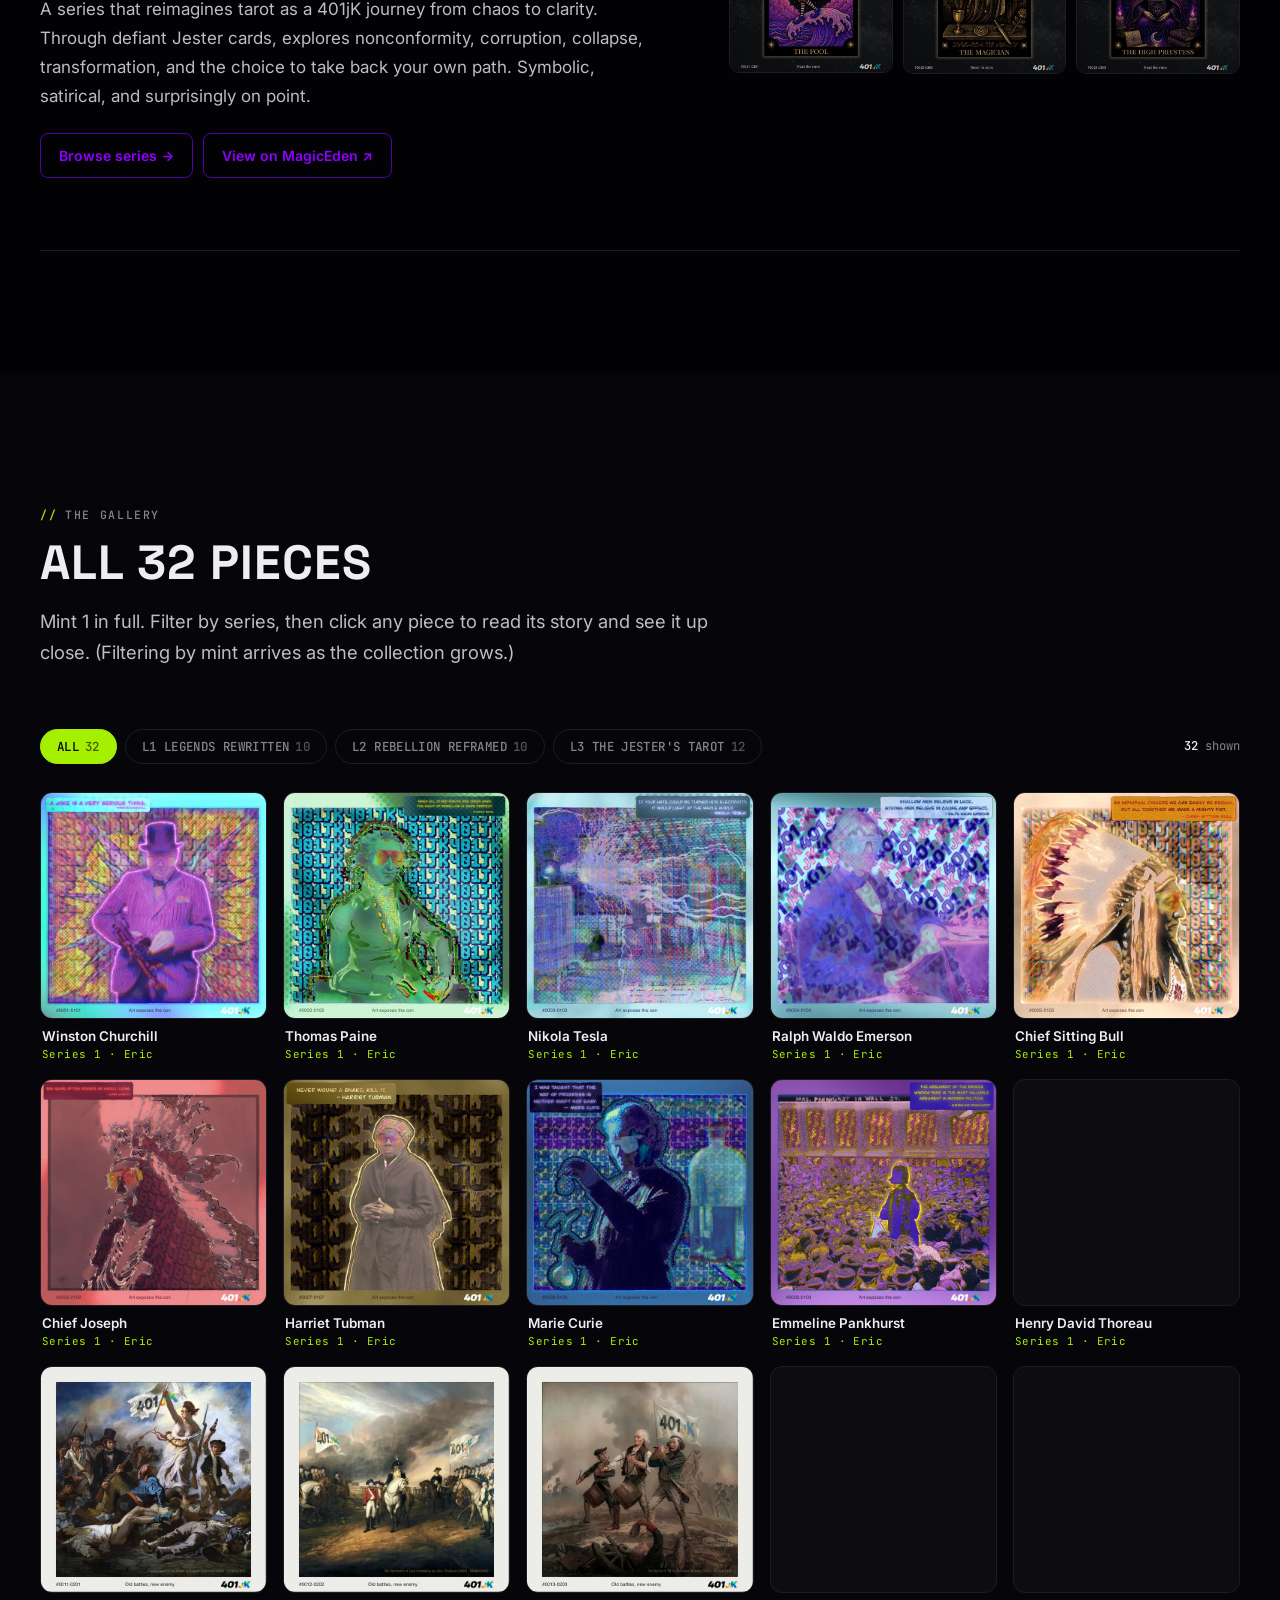
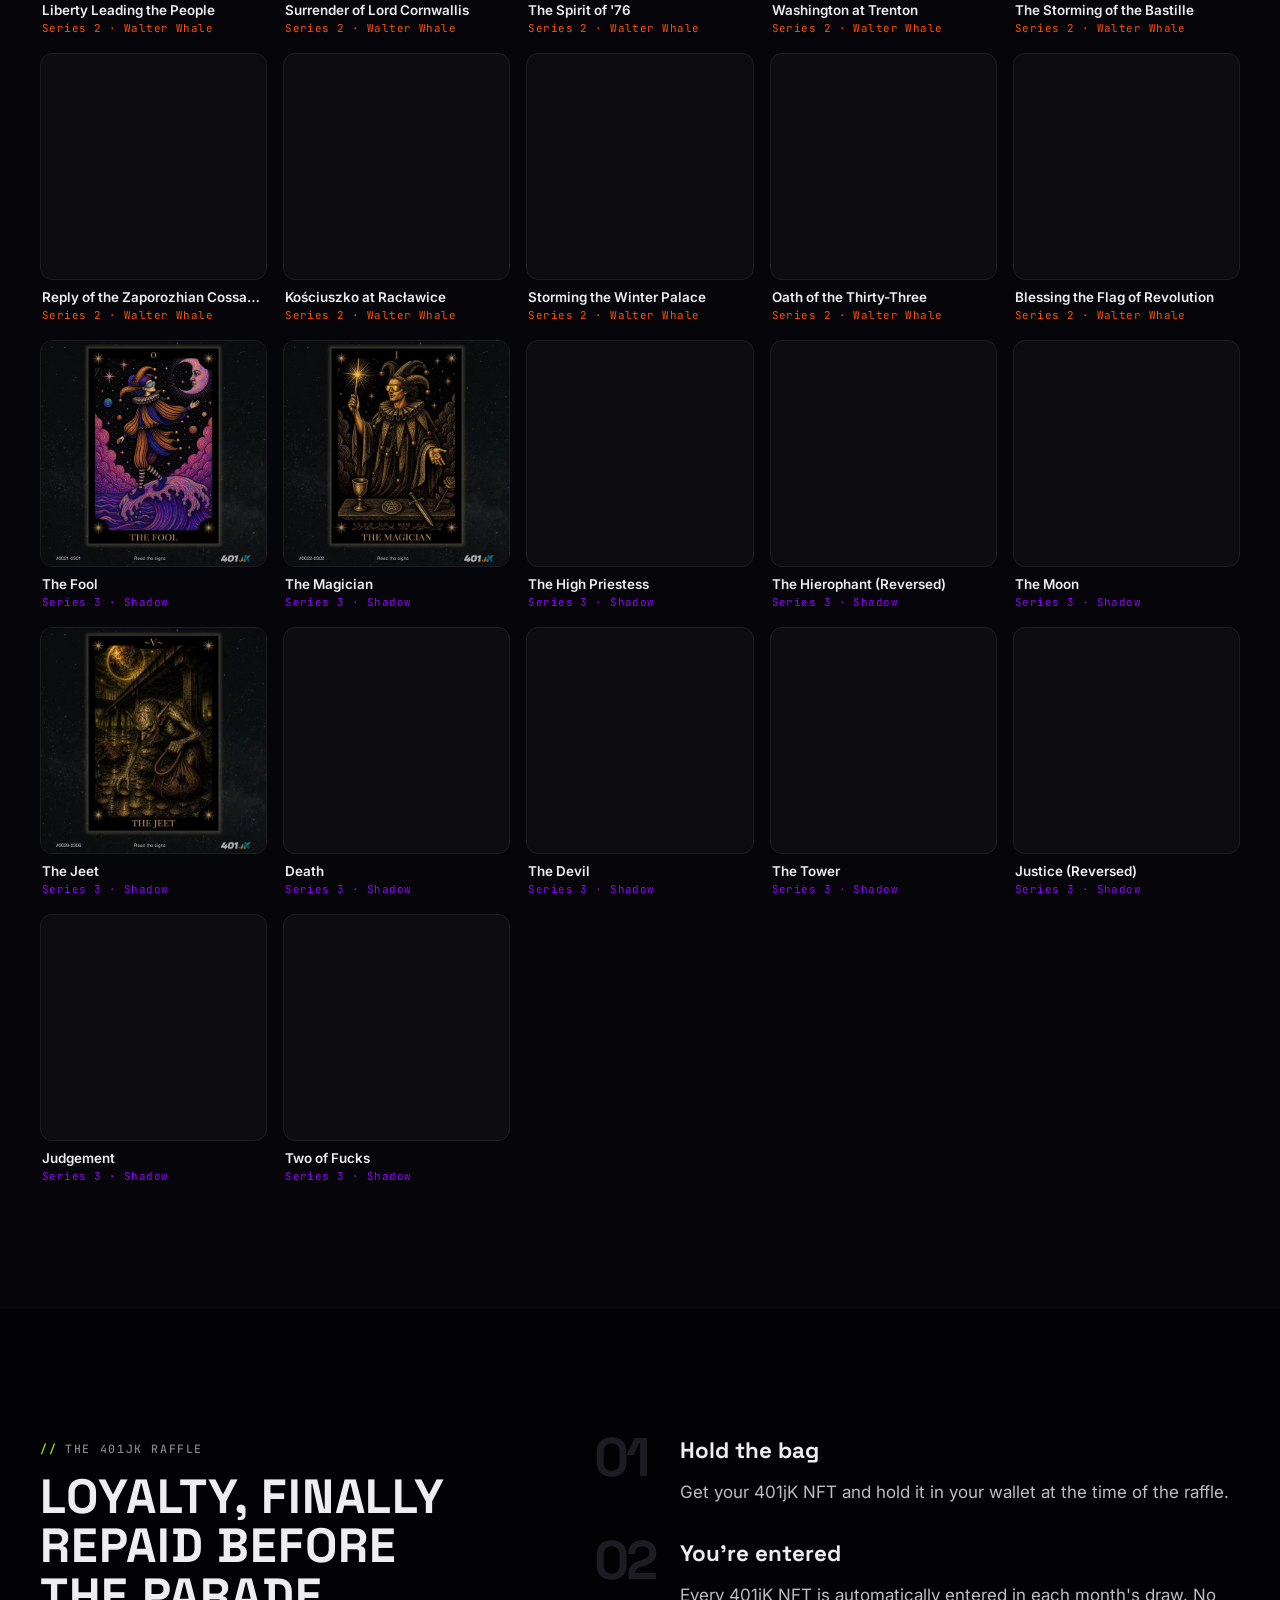
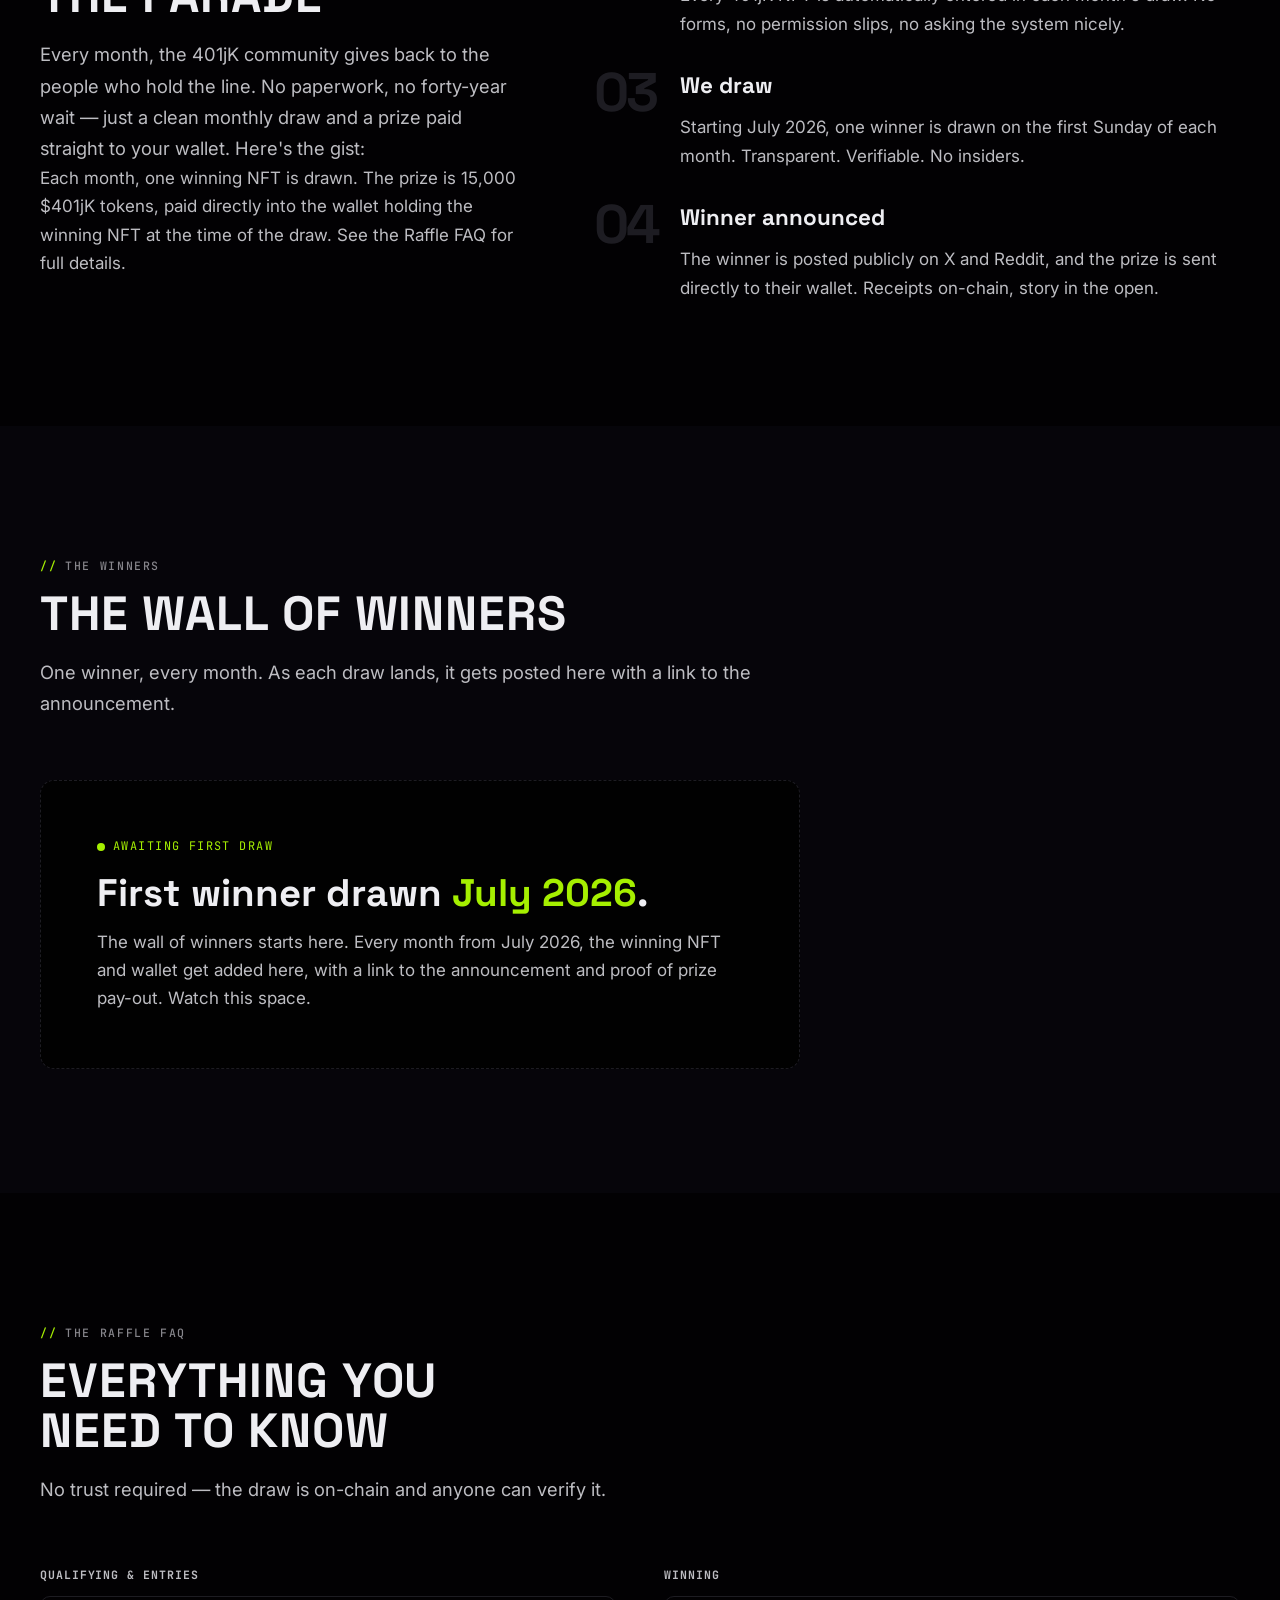
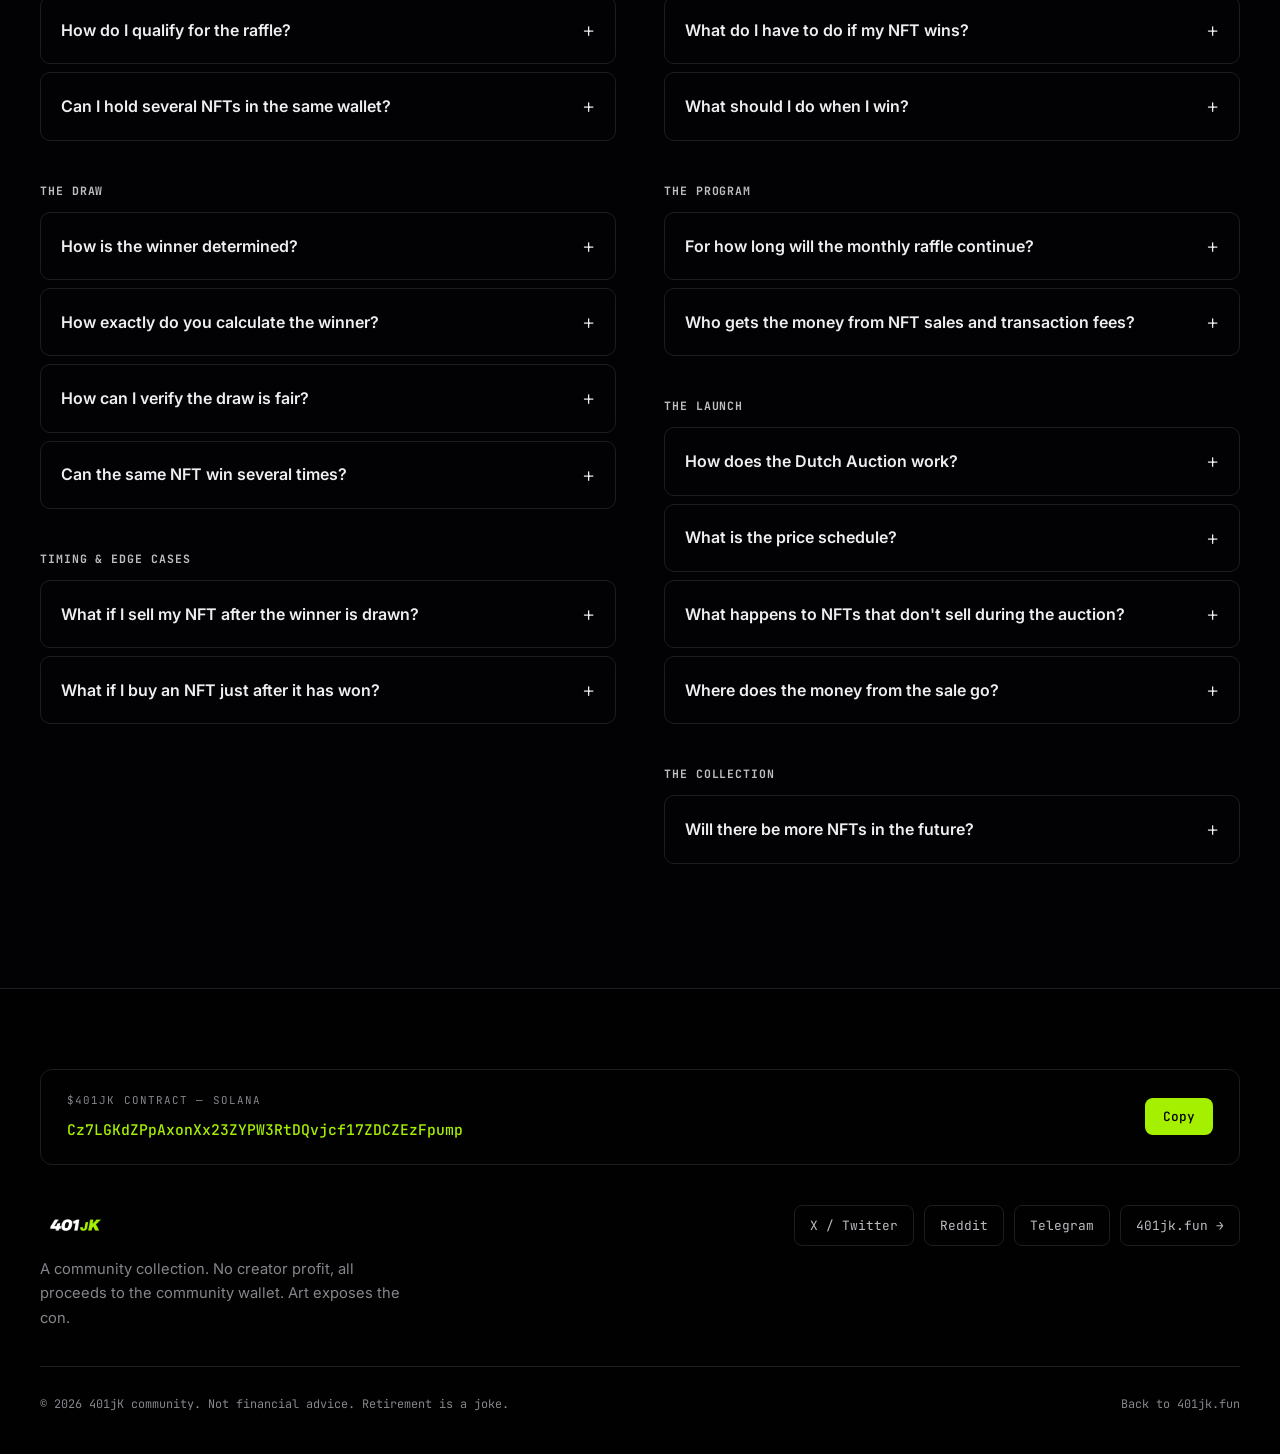
==== commit 28eb072a: "fix(faq): correct raffle prize to 40,100 401jK tokens Co-Authored-By: Claude Sonnet 4.6 <noreply@ant" ====
--- a/index.html
+++ b/index.html
@@ -270,7 +270,7 @@
           </details>
           <details class="faq-item">
             <summary>Can I hold several NFTs in the same wallet?</summary>
-            <p>Yes. Each NFT counts as one entry. Hold three NFTs, you get three shots at the monthly 15,000 401jK token prize.</p>
+            <p>Yes. Each NFT counts as one entry. Hold three NFTs, you get three shots at the monthly 40,100 401jK token prize.</p>
           </details>
         </div>
 
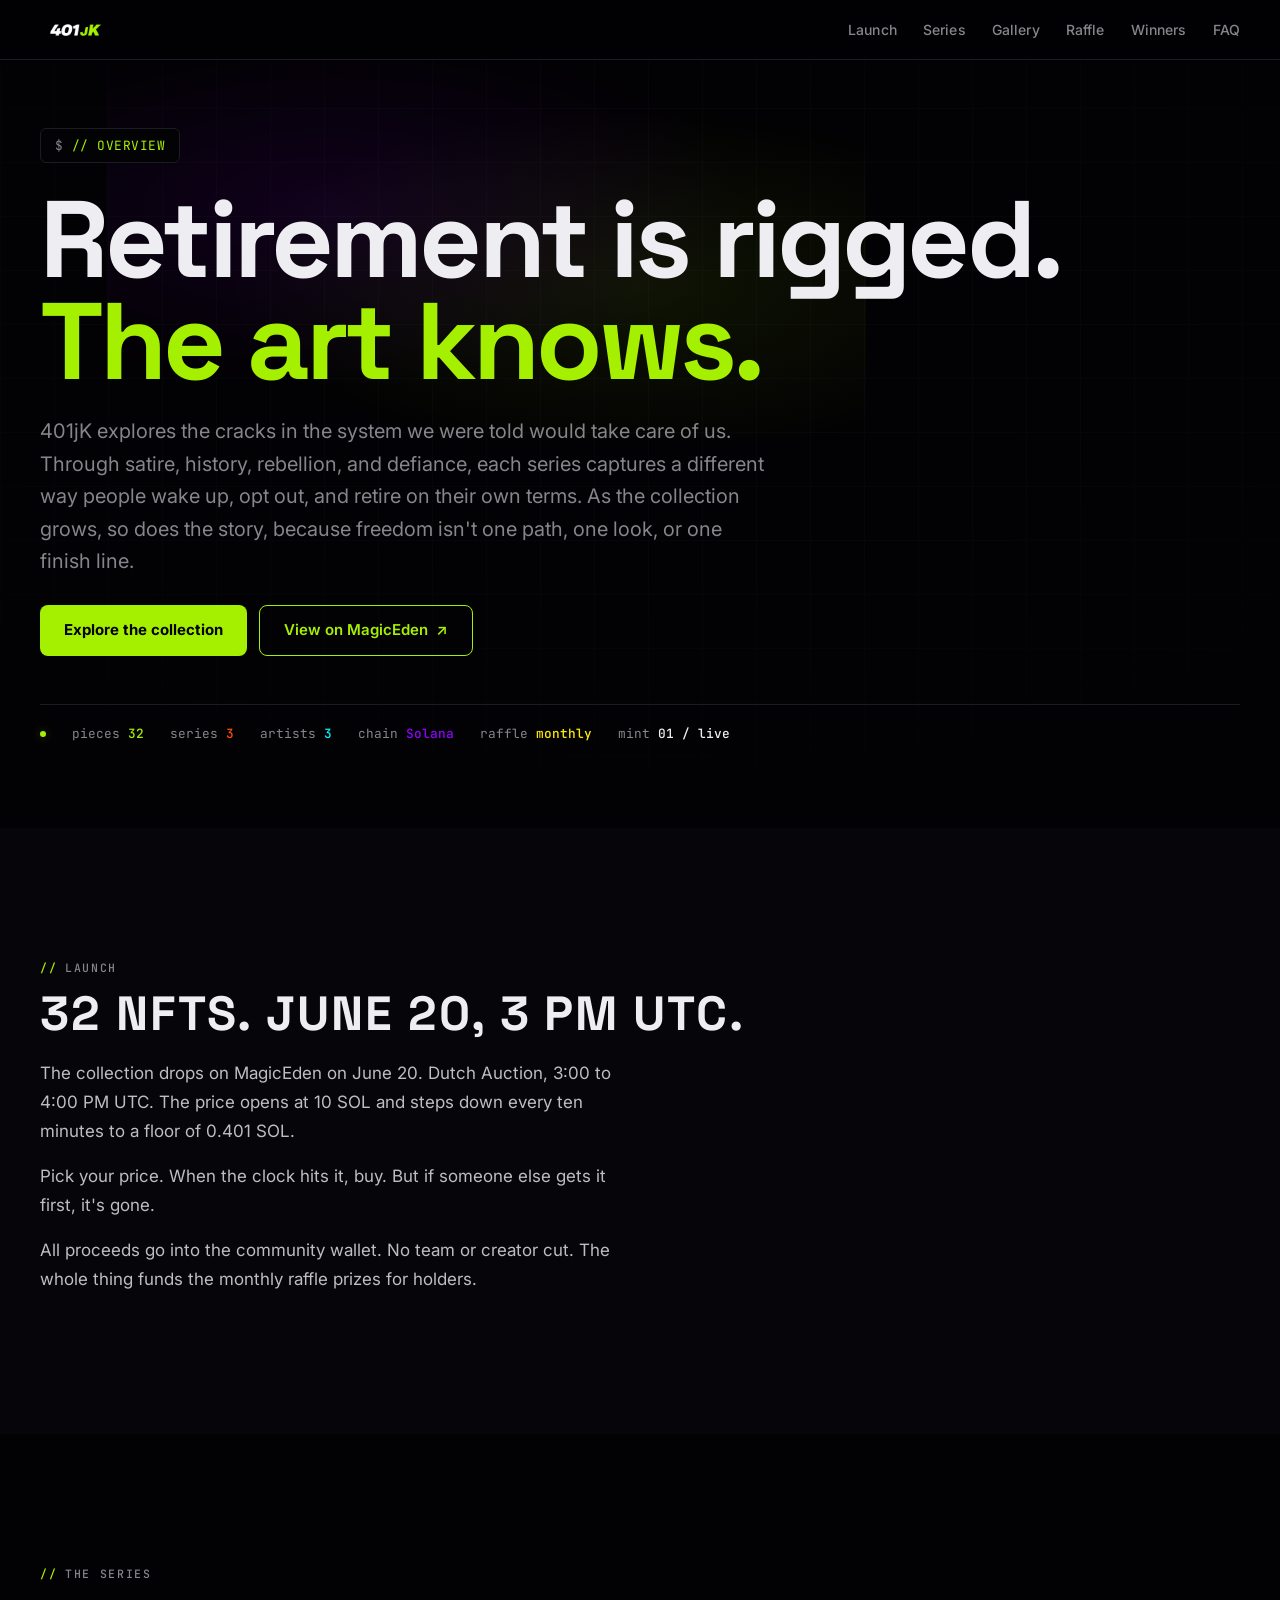
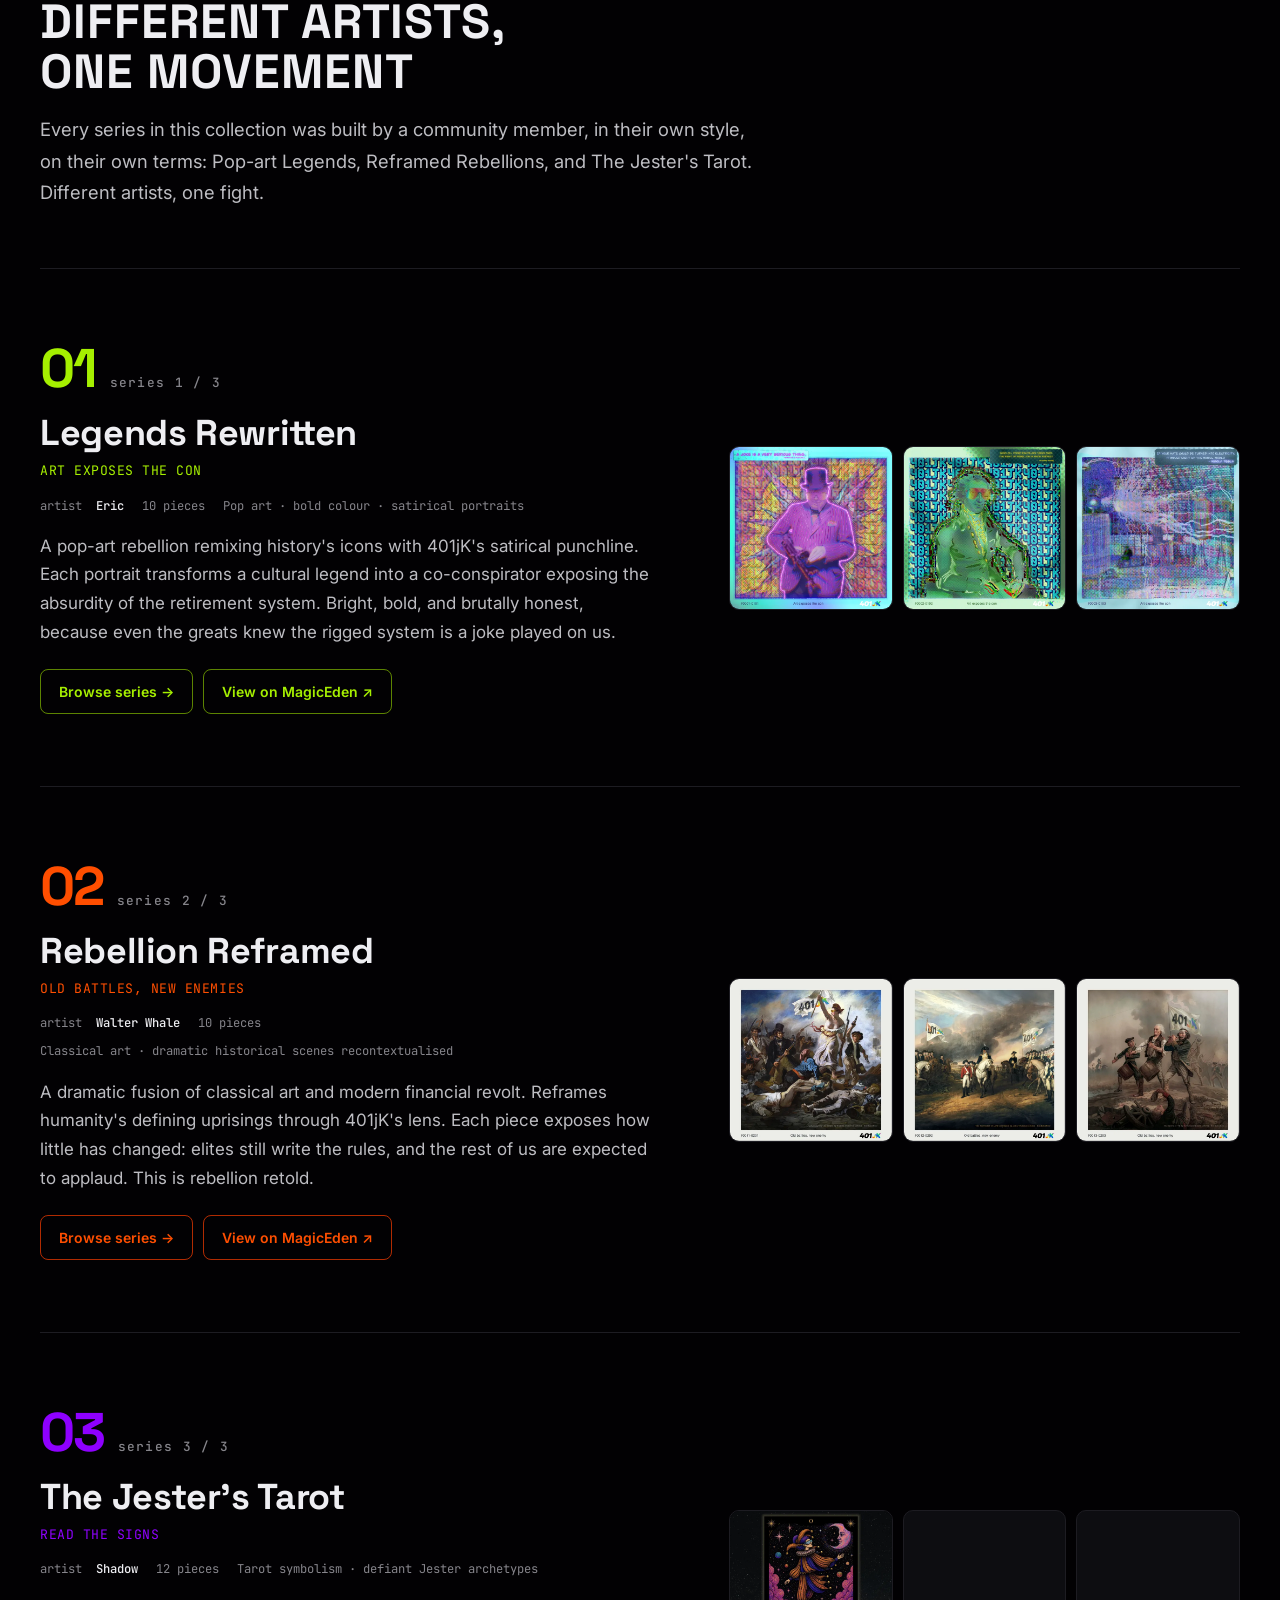
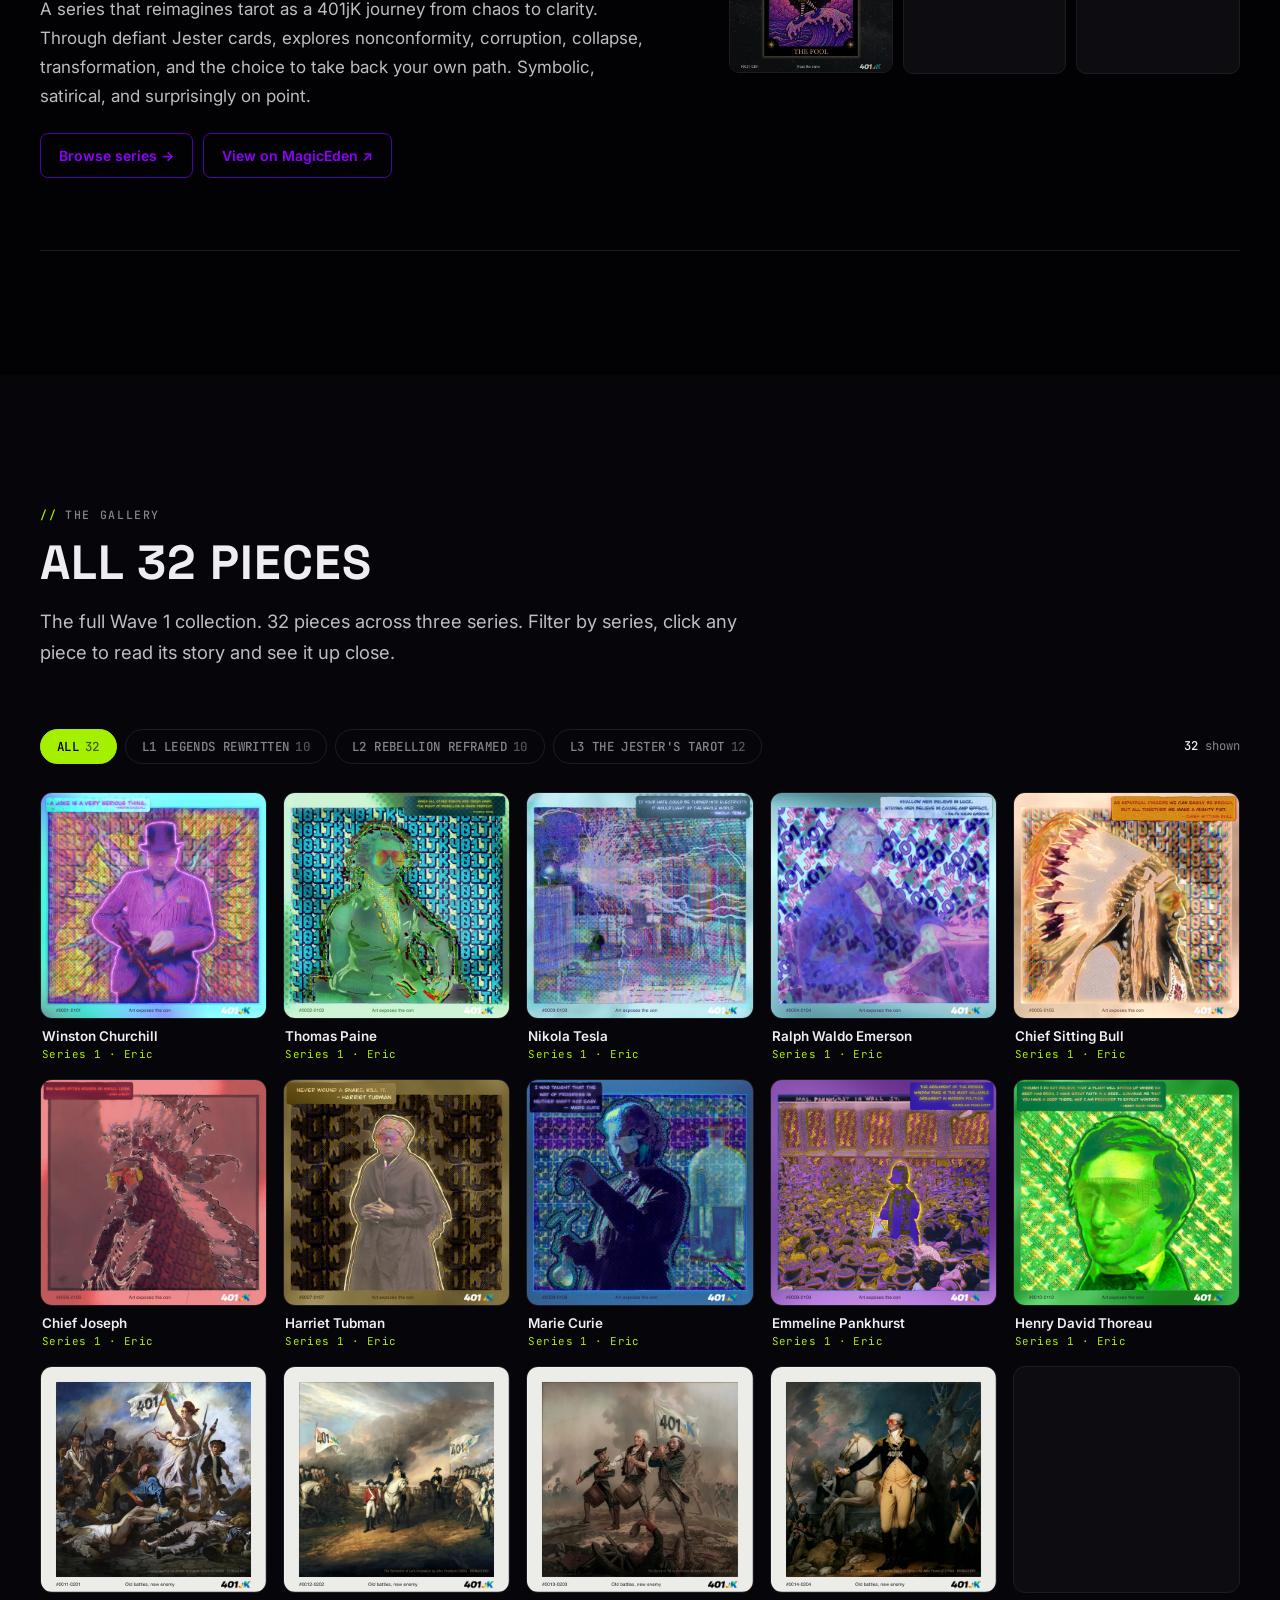
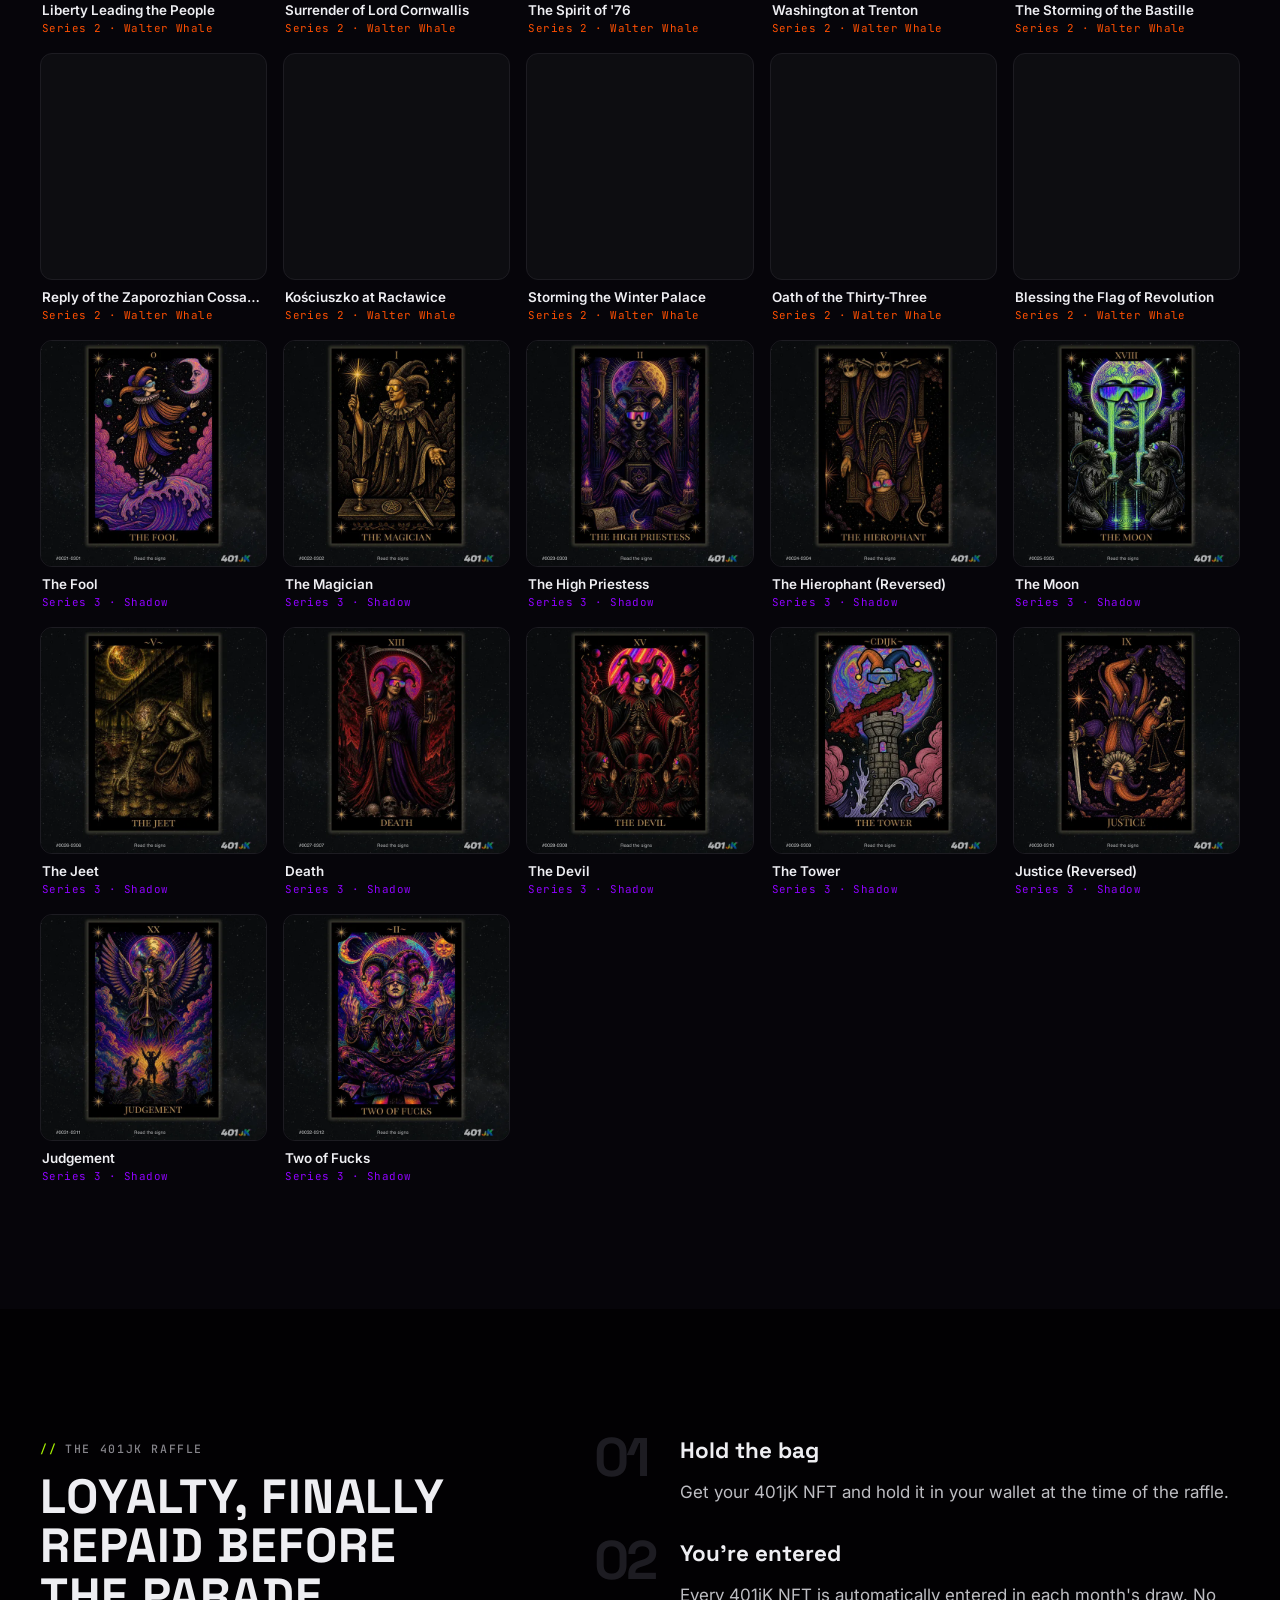
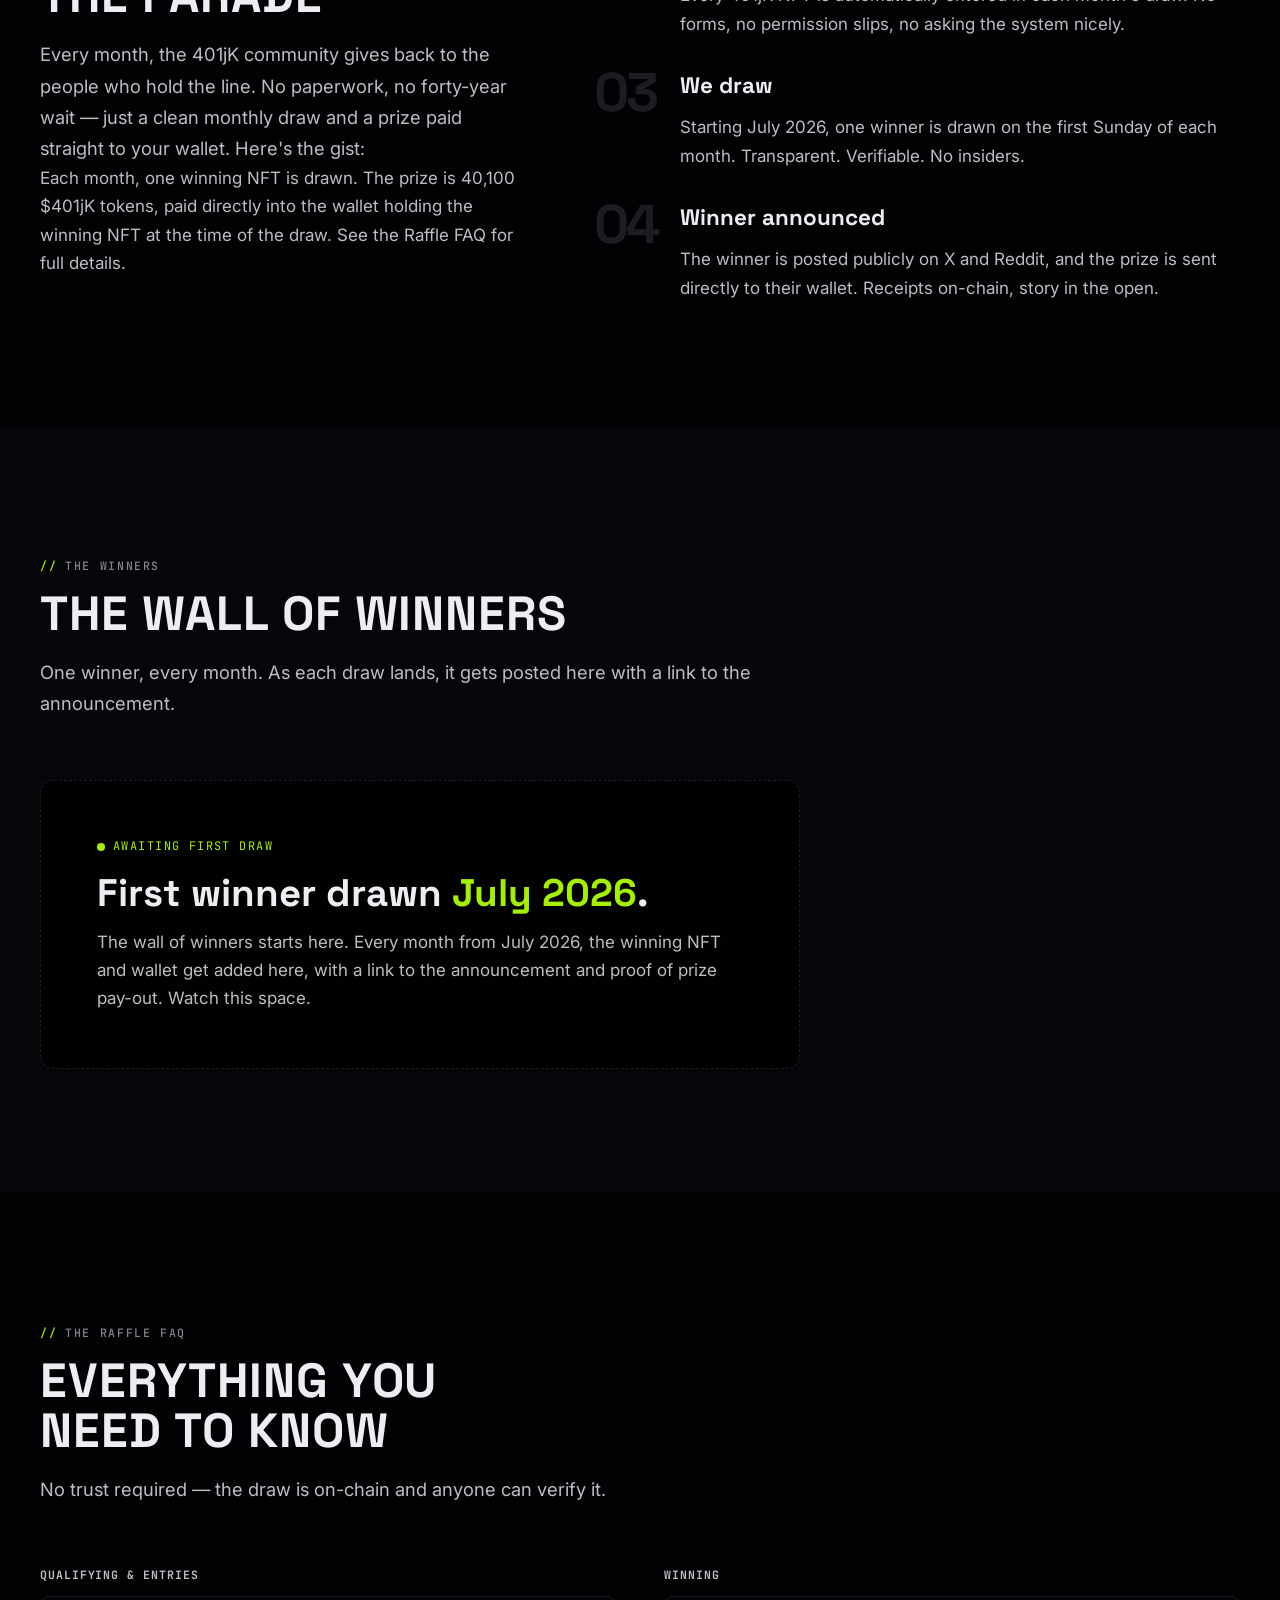
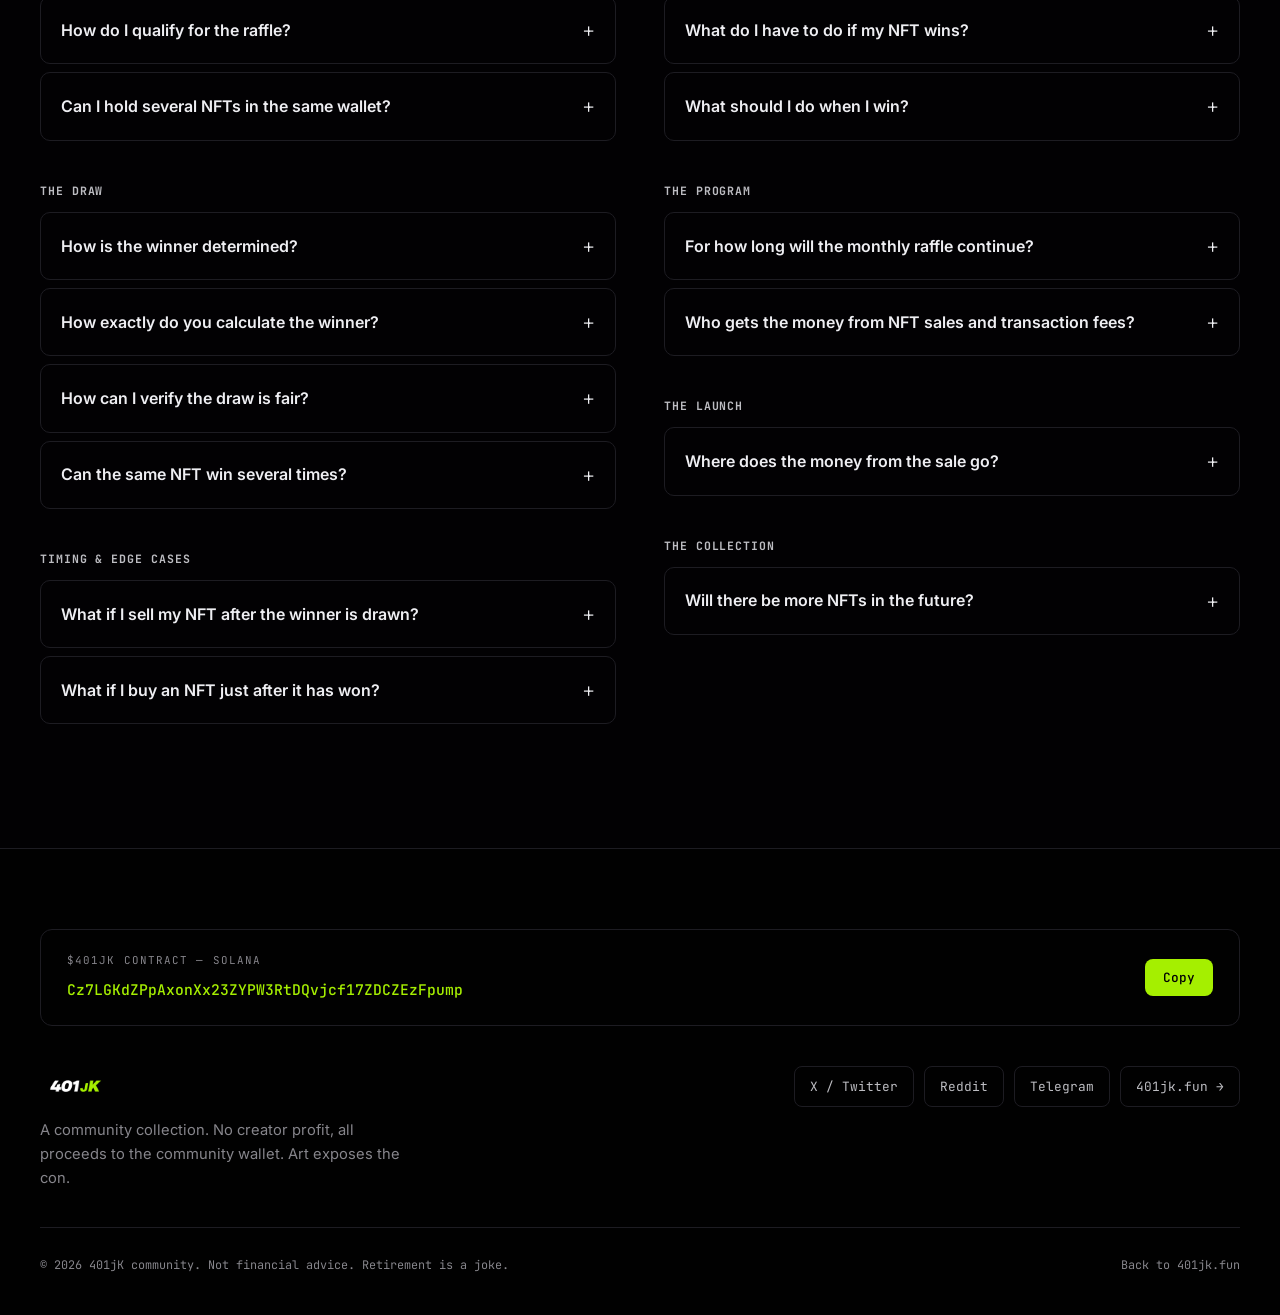
==== commit 029596d8: "update site copy post-launch: gallery, FAQ, raffle duration - Gallery: replace pre-launch "Mint 1 in" ====
--- a/index.html
+++ b/index.html
@@ -217,7 +217,7 @@
         <div class="section-head reveal">
           <span class="eyebrow">The gallery</span>
           <h2 class="section-title">All 32 pieces</h2>
-          <p class="section-lead">Mint 1 in full. Filter by series, then click any piece to read its story and see it up close. (Filtering by mint arrives as the collection grows.)</p>
+          <p class="section-lead">The full Wave 1 collection. 32 pieces across three series. Filter by series, click any piece to read its story and see it up close.</p>
         </div>
         <div class="filters" id="filters" role="group" aria-label="Filter pieces by series"></div>
         <div class="grid" id="grid" aria-live="polite"></div>
@@ -322,7 +322,7 @@
           <h3 class="faq-group-title">The Program</h3>
           <details class="faq-item">
             <summary>For how long will the monthly raffle continue?</summary>
-            <p>The first 12 months are locked in and fully funded. After that, we look at the community wallet and decide. We want to keep it running indefinitely, but we won't make promises we can't back up.</p>
+            <p>The community wallet is fully funded to pay out raffle prizes for over two years. After that, we look at the wallet and decide.</p>
           </details>
           <details class="faq-item">
             <summary>Who gets the money from NFT sales and transaction fees?</summary>
@@ -332,18 +332,6 @@
 
         <div class="faq-group reveal">
           <h3 class="faq-group-title">The Launch</h3>
-          <details class="faq-item">
-            <summary>How does the Dutch Auction work?</summary>
-            <p>The auction runs for one hour on June 20, from 3:00 to 4:00 PM UTC. The price starts high and drops every ten minutes until it hits the floor. You decide what you're willing to pay — when the price reaches that point, you buy. If someone else gets there first, it's gone. Exact pricing will be announced closer to launch.</p>
-          </details>
-          <details class="faq-item">
-            <summary>What is the price schedule?</summary>
-            <p>3:00 PM UTC: 10 SOL<br>3:10 PM UTC: 4 SOL<br>3:20 PM UTC: 2 SOL<br>3:30 PM UTC: 1.5 SOL<br>3:40 PM UTC: 1.0 SOL<br>3:50 PM UTC: 0.8 SOL<br>4:00 PM UTC: 0.401 SOL — then NFTs stay at 0.401 SOL until they're all bought up.</p>
-          </details>
-          <details class="faq-item">
-            <summary>What happens to NFTs that don't sell during the auction?</summary>
-            <p>Unsold NFTs stay listed at the floor price for 48 hours. After that, the community wallet sweeps what's left and they're given away to active community members.</p>
-          </details>
           <details class="faq-item">
             <summary>Where does the money from the sale go?</summary>
             <p>All proceeds go into the community wallet. No team cut, no creator fees. Everything funds the monthly raffle prizes for NFT holders.</p>
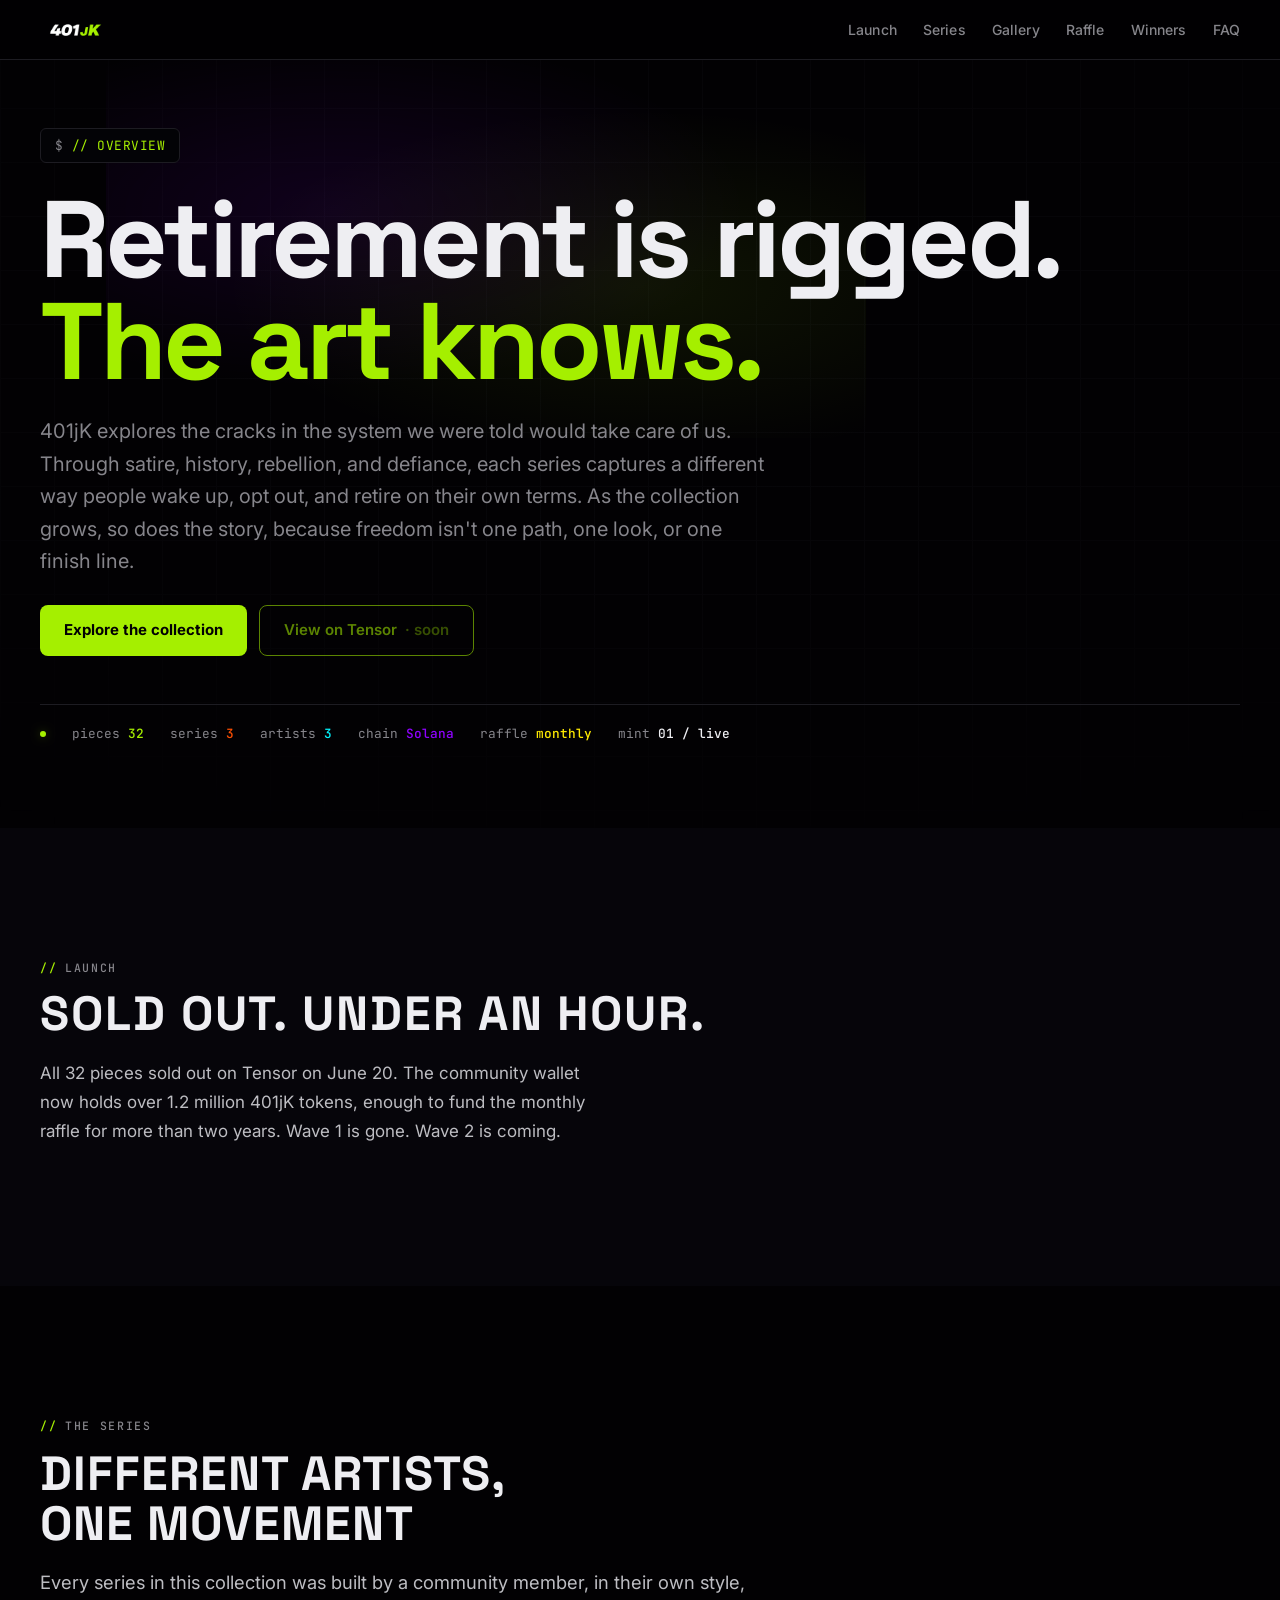
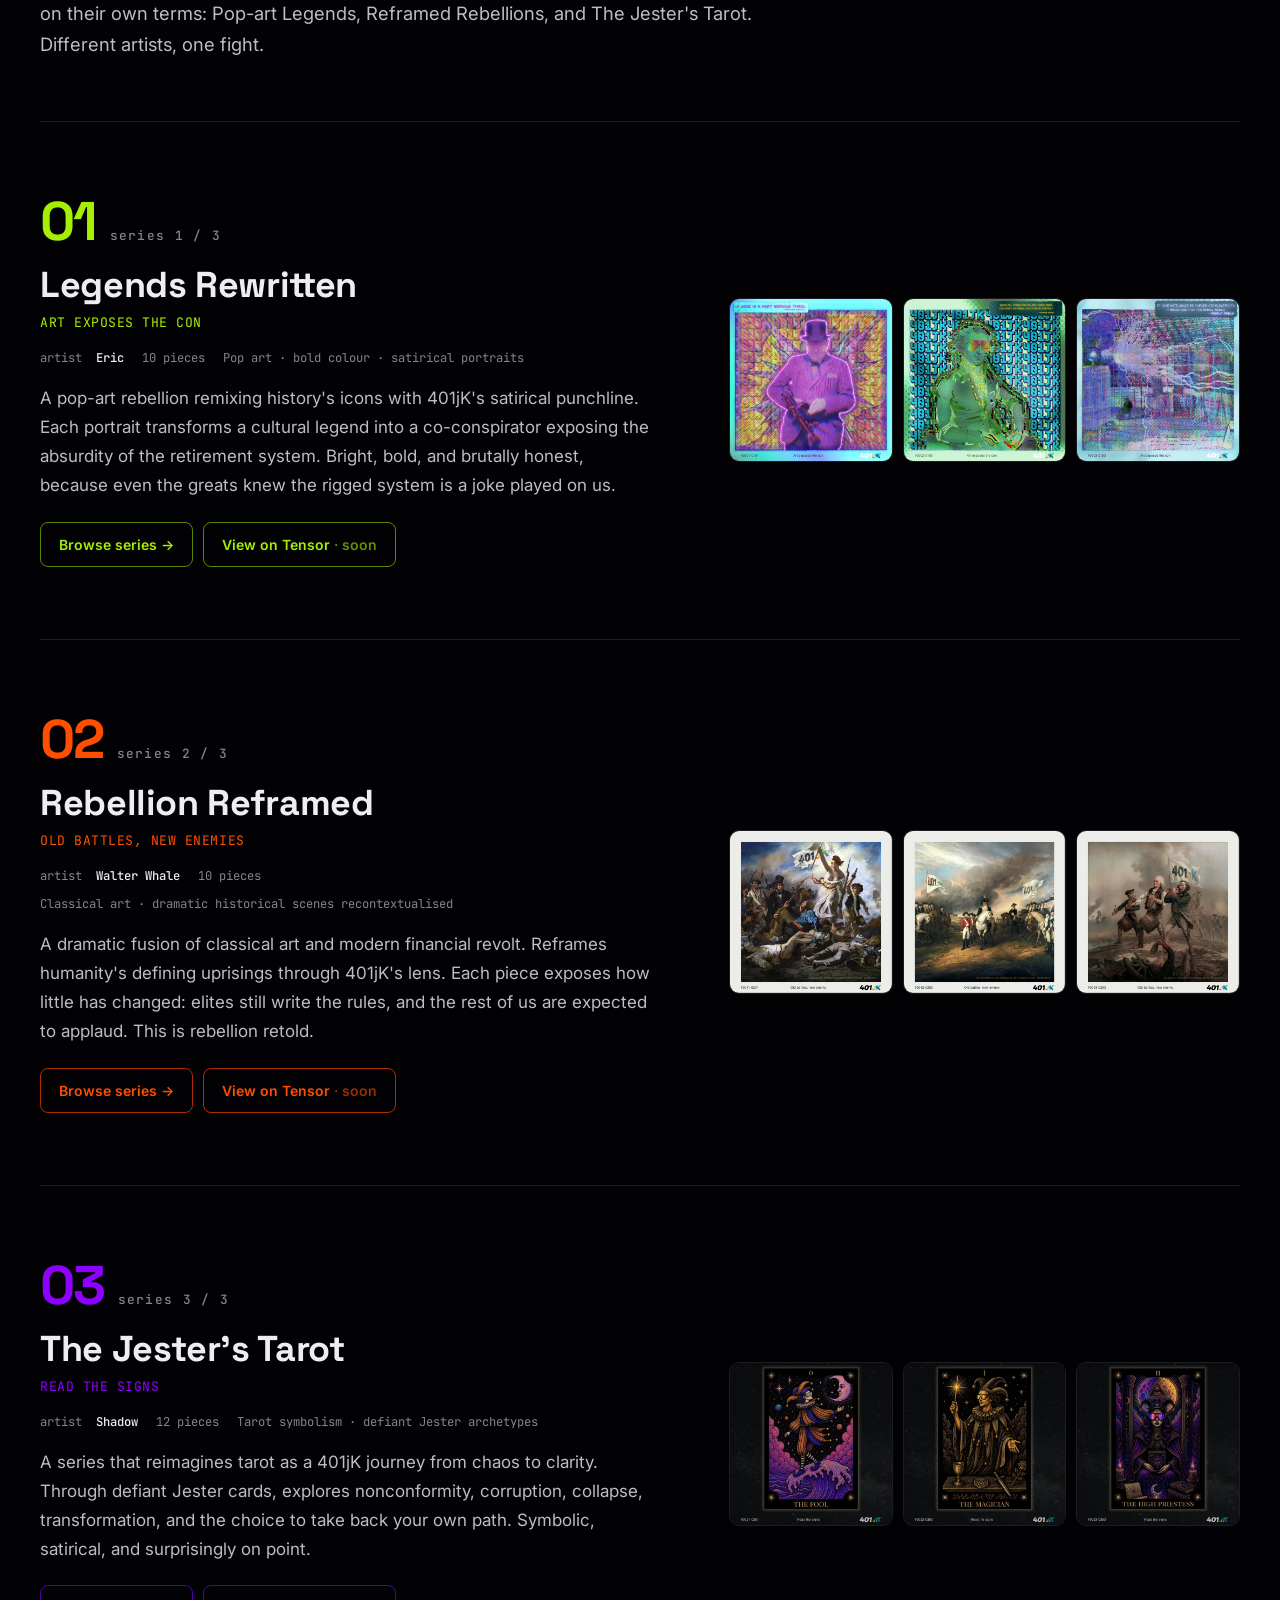
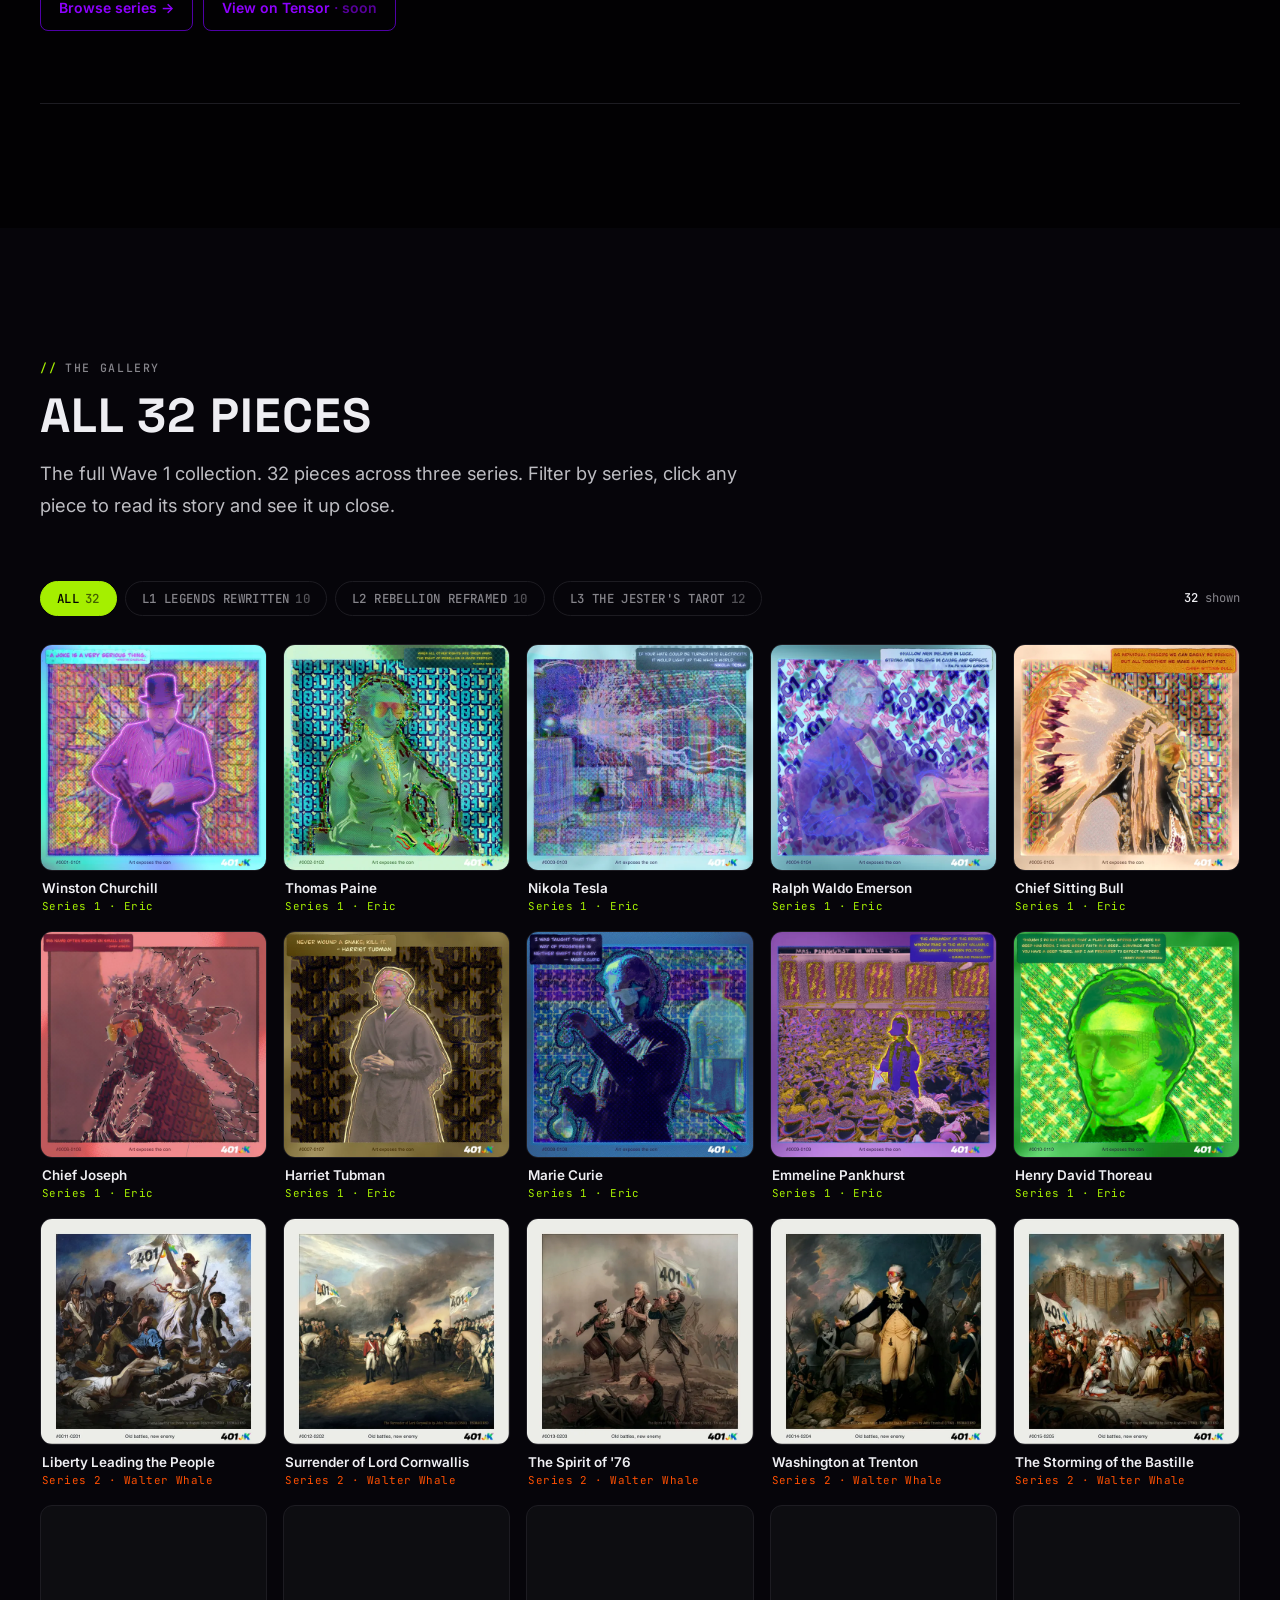
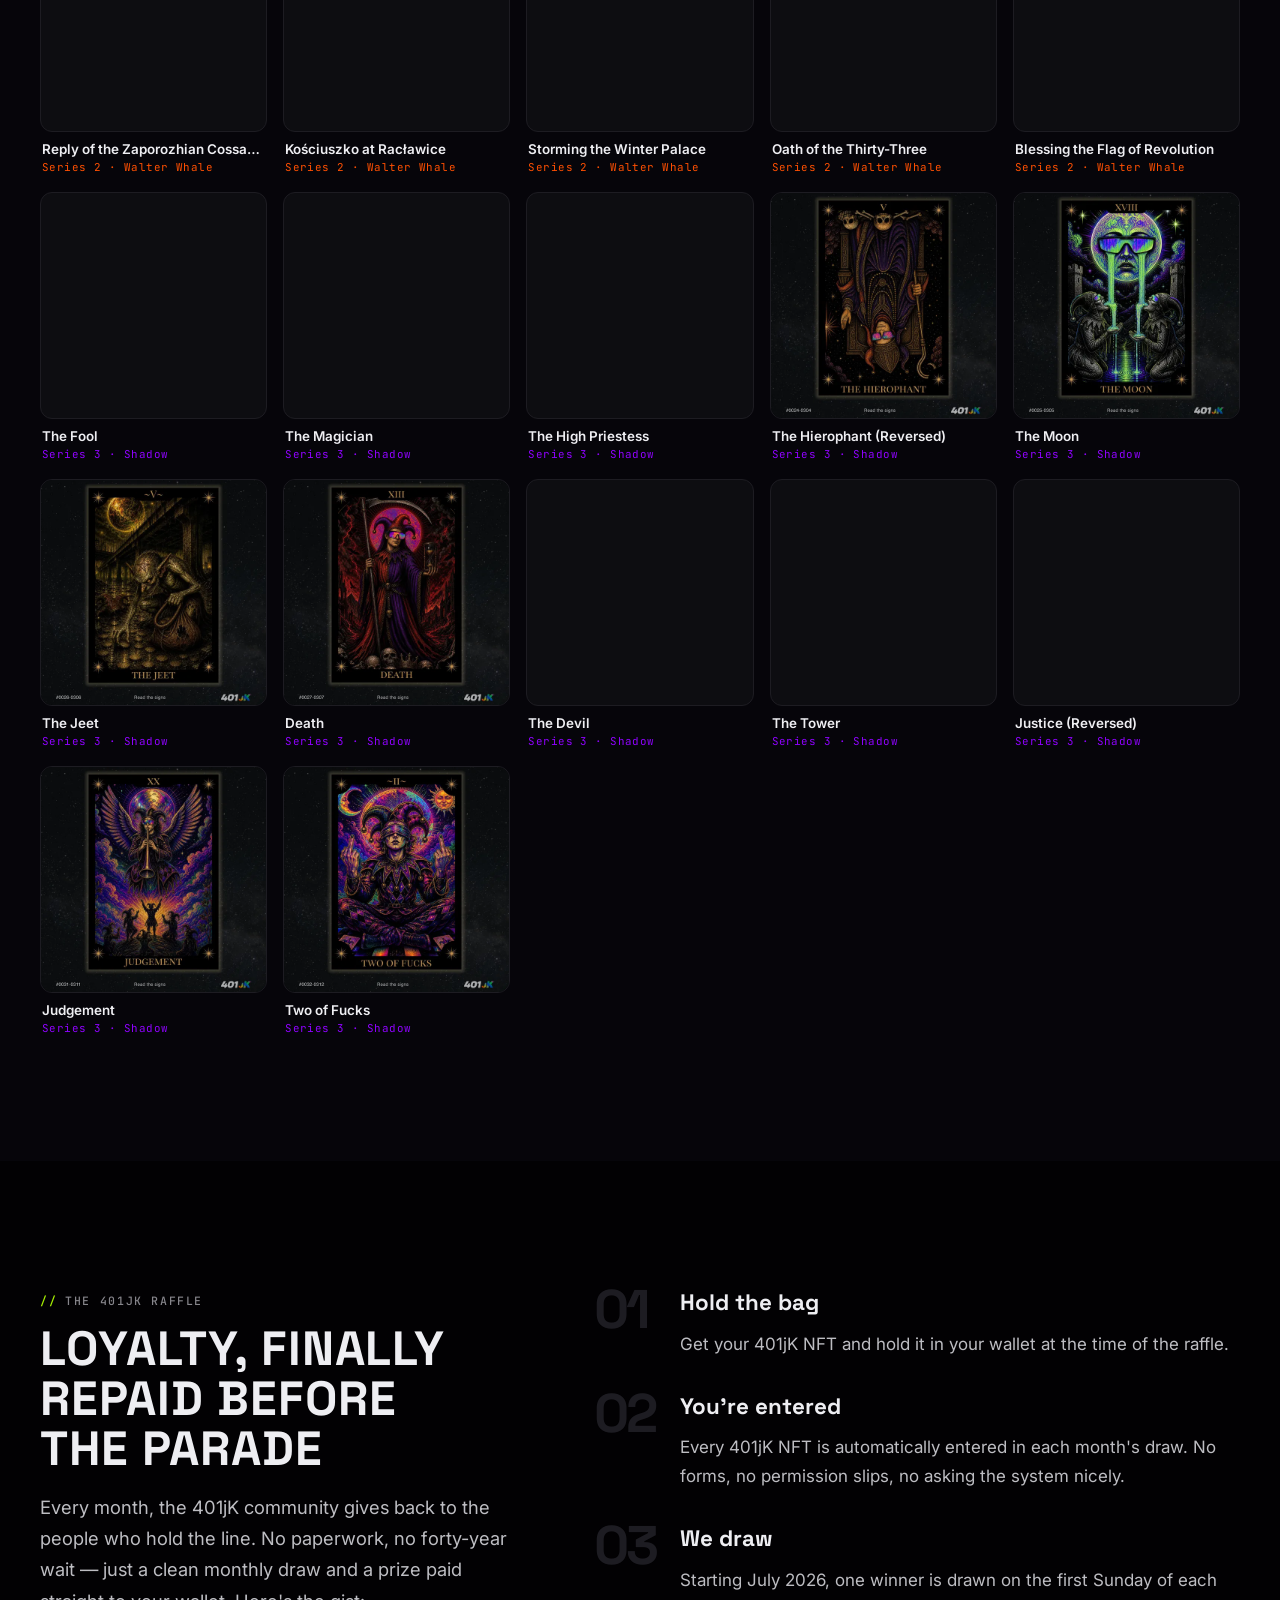
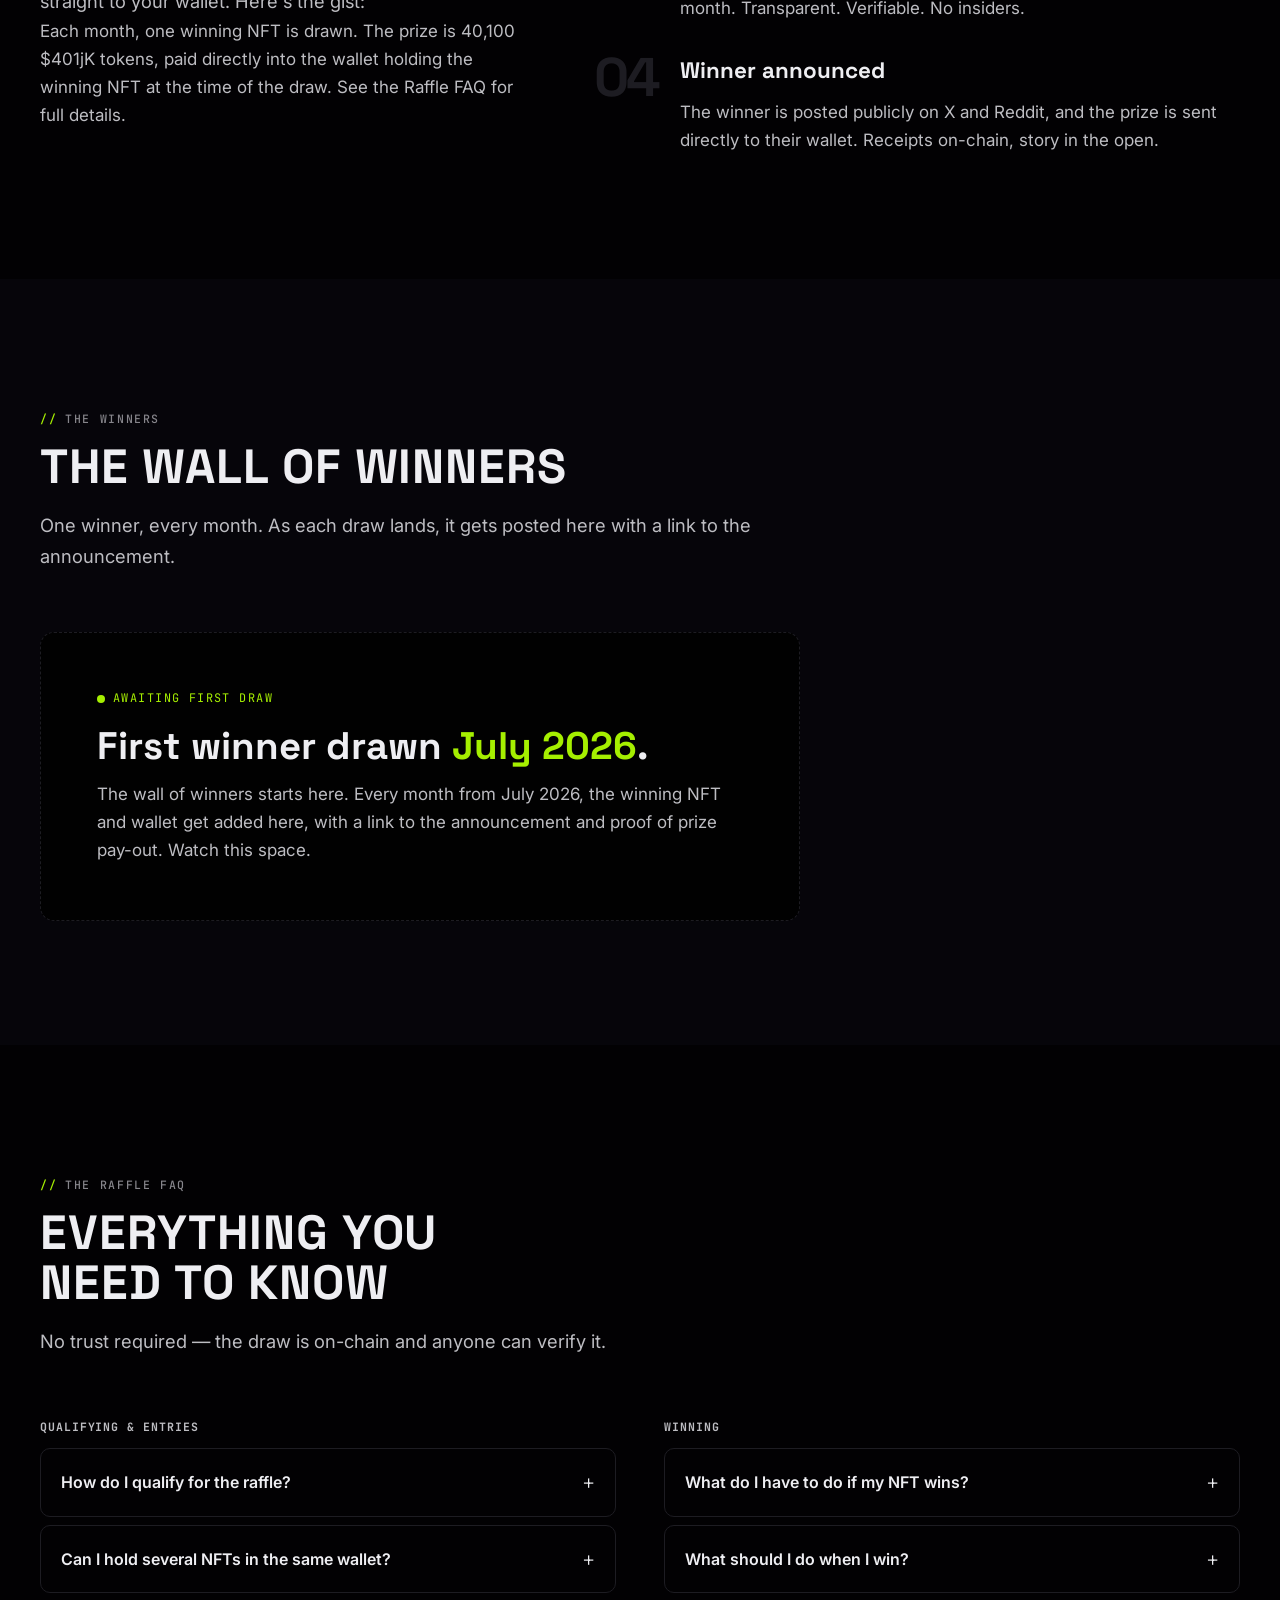
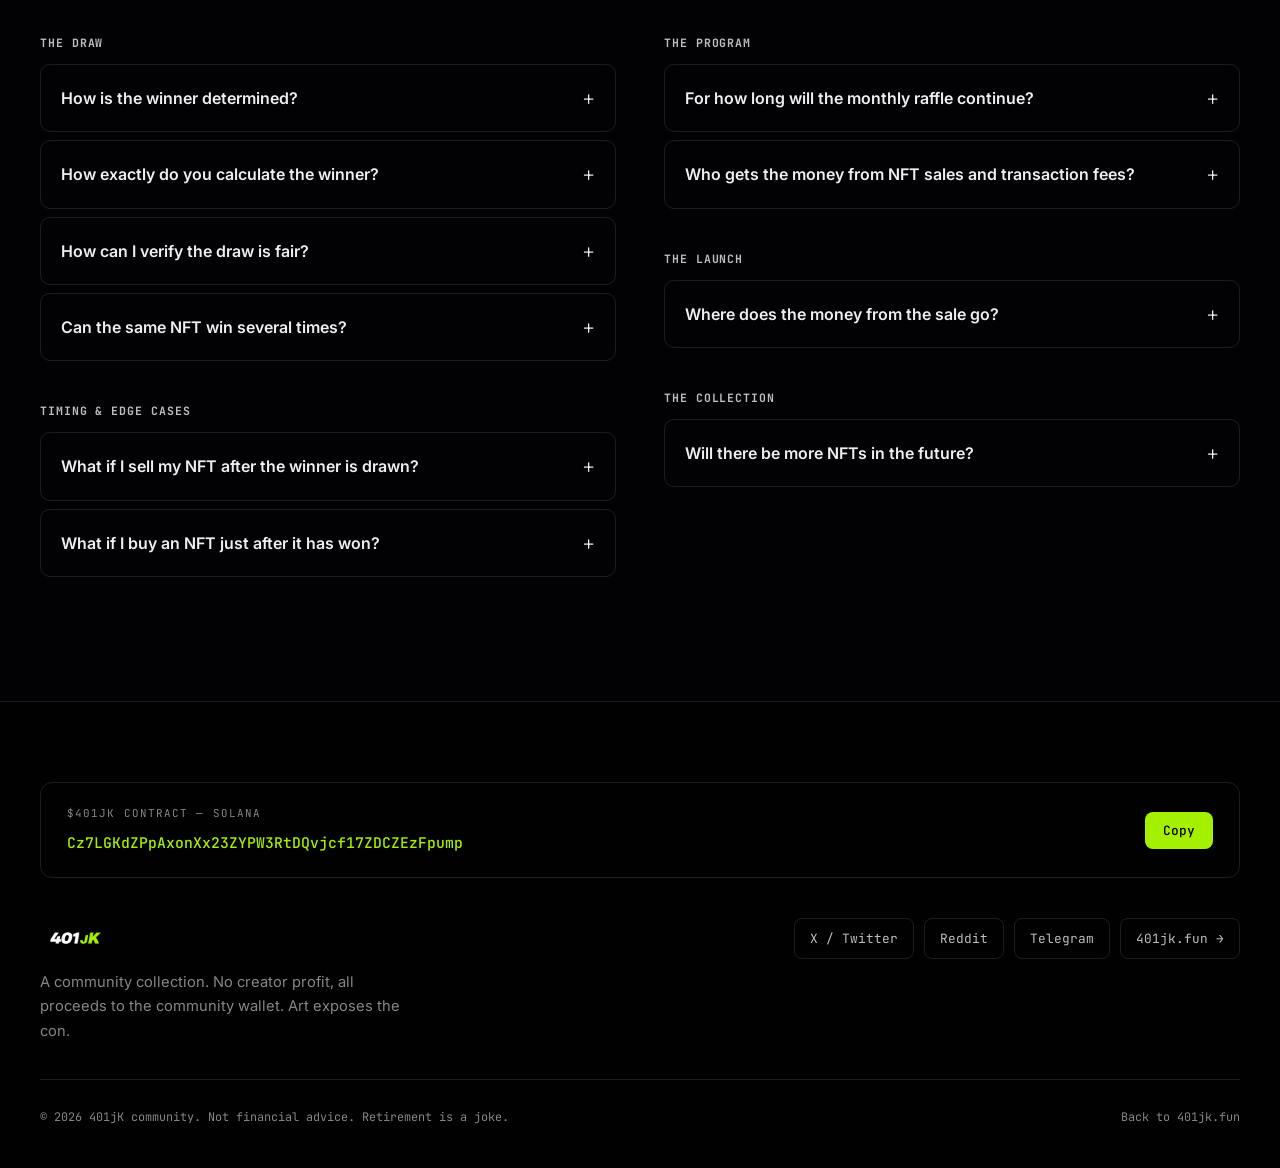
==== commit 278970ef: "migrate marketplace from MagicEden to Tensor + update hero copy - collection.json: rename magicEdenU" ====
--- a/index.html
+++ b/index.html
@@ -179,7 +179,7 @@
       <p class="hero-sub" id="hero-intro">Loading the collection&hellip;</p>
 <div class="hero-actions">
         <a href="#gallery" class="btn btn-primary">Explore the collection</a>
-        <a id="hero-me" class="btn btn-outline" role="button">View on MagicEden</a>
+        <a id="hero-me" class="btn btn-outline" role="button">View on Tensor</a>
       </div>
       <div class="readout" id="readout" aria-label="Collection at a glance"></div>
     </div>
@@ -190,10 +190,8 @@
     <div class="wrap">
       <div class="launch-body reveal">
           <span class="eyebrow">LAUNCH</span>
-          <h2>32 NFTs. June 20, 3 PM UTC.</h2>
-          <p>The collection drops on MagicEden on June 20. Dutch Auction, 3:00 to 4:00 PM UTC. The price opens at 10 SOL and steps down every ten minutes to a floor of 0.401 SOL.</p>
-          <p>Pick your price. When the clock hits it, buy. But if someone else gets it first, it's gone.</p>
-          <p>All proceeds go into the community wallet. No team or creator cut. The whole thing funds the monthly raffle prizes for holders.</p>
+          <h2>Sold out. Under an hour.</h2>
+          <p>All 32 pieces sold out on Tensor on June 20. The community wallet now holds over 1.2 million 401jK tokens, enough to fund the monthly raffle for more than two years. Wave 1 is gone. Wave 2 is coming.</p>
         </div>
     </div>
   </section>
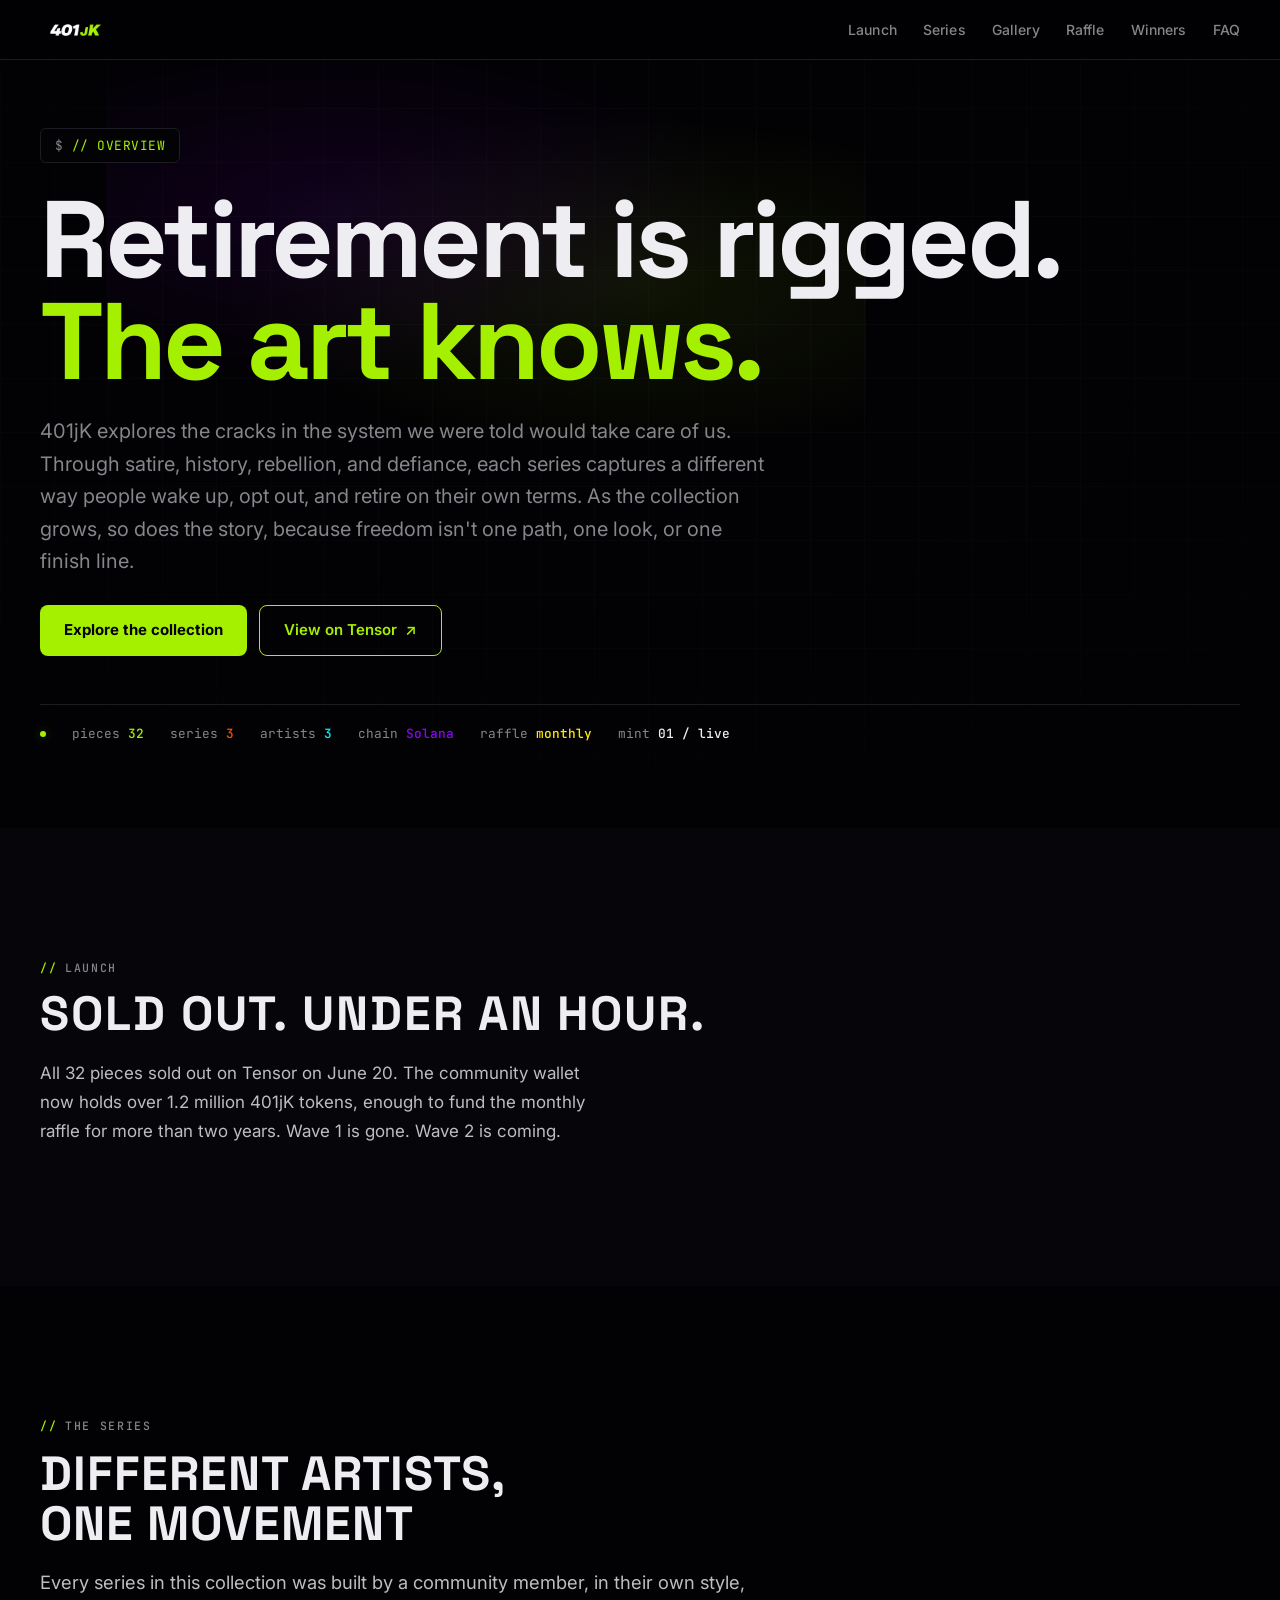
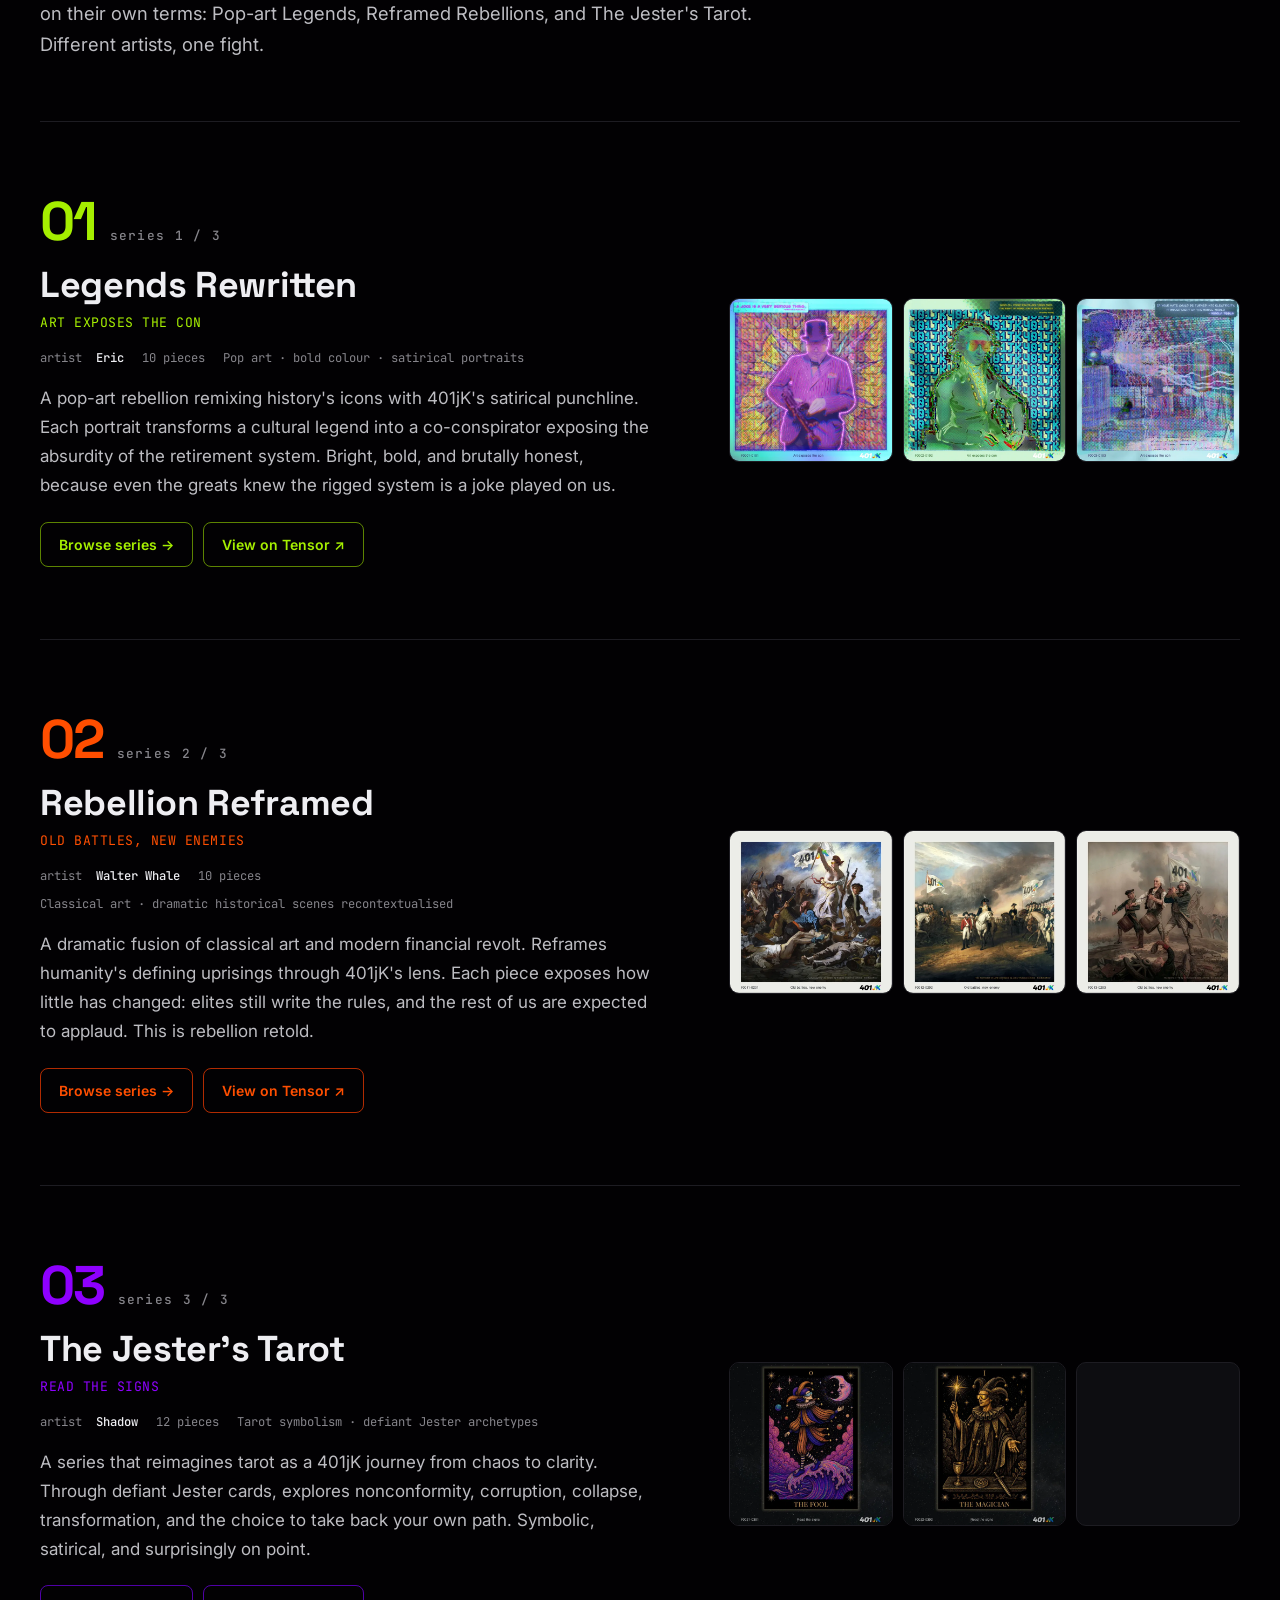
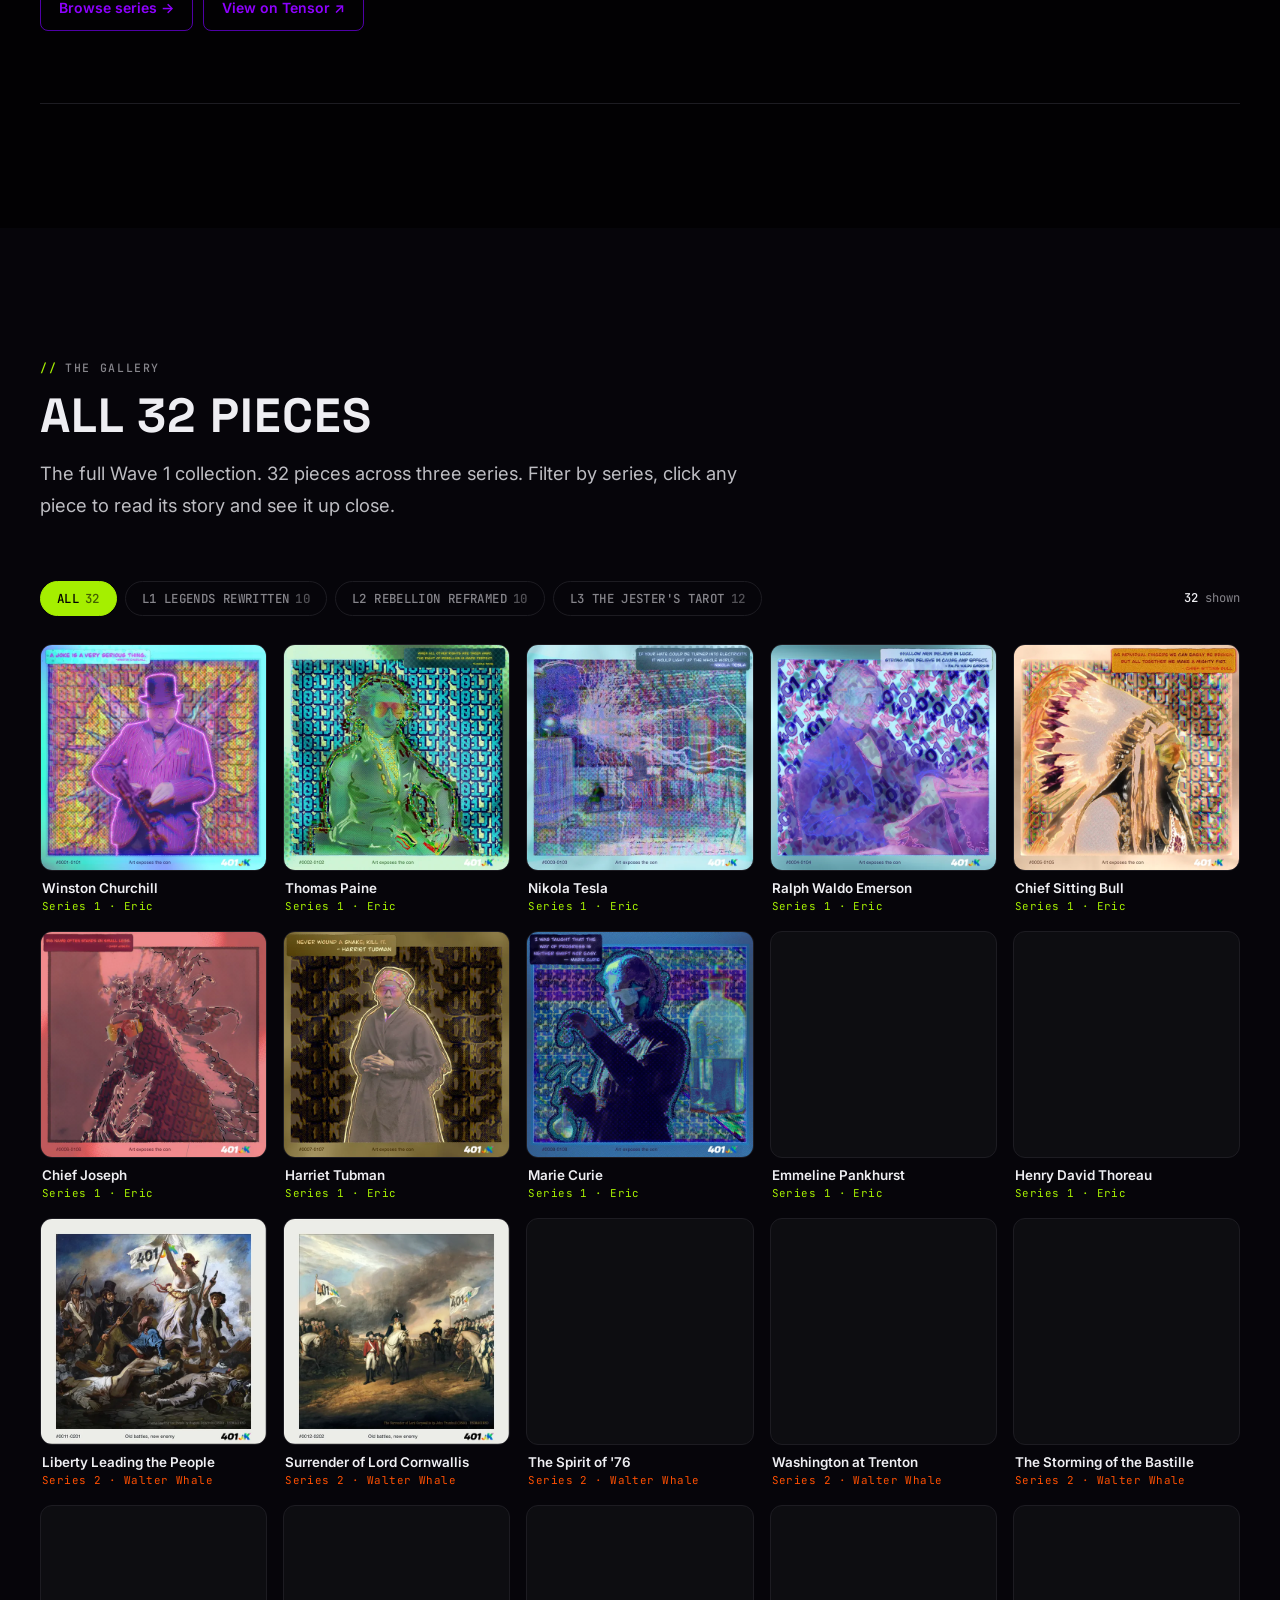
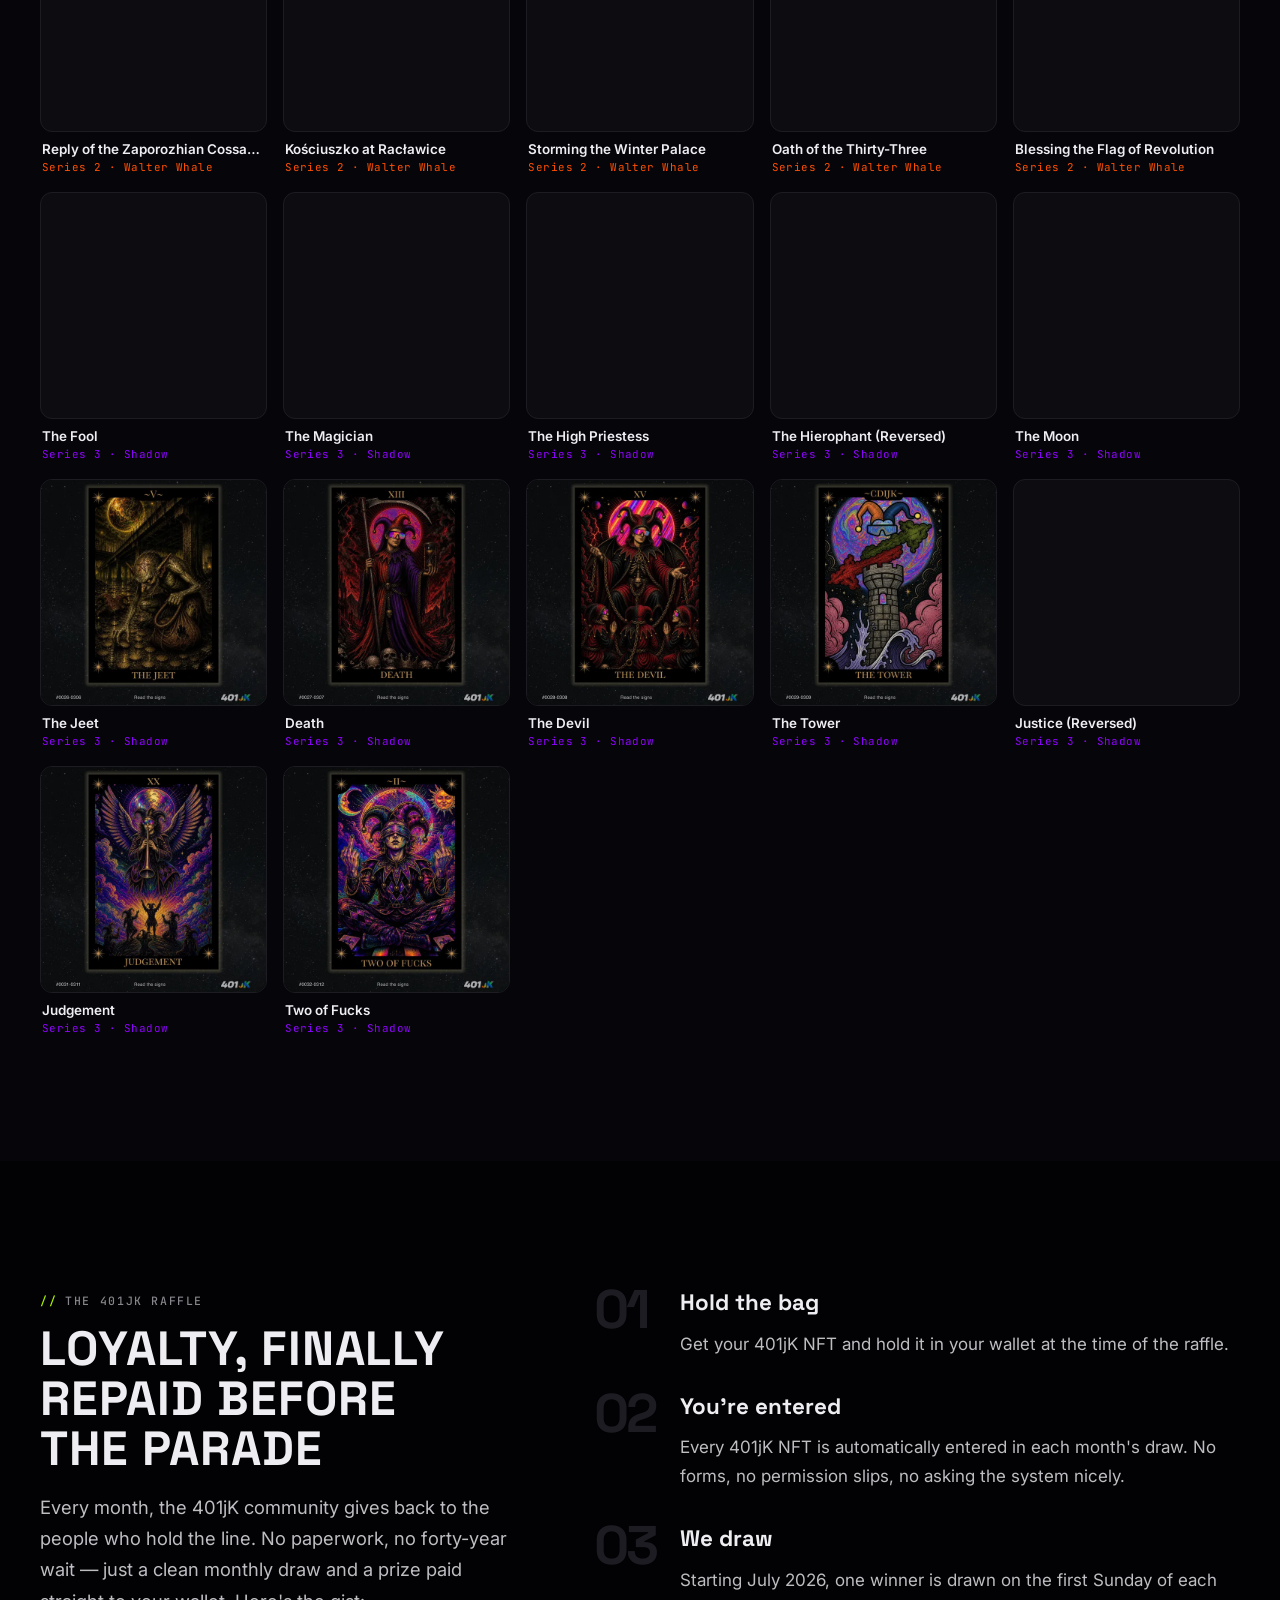
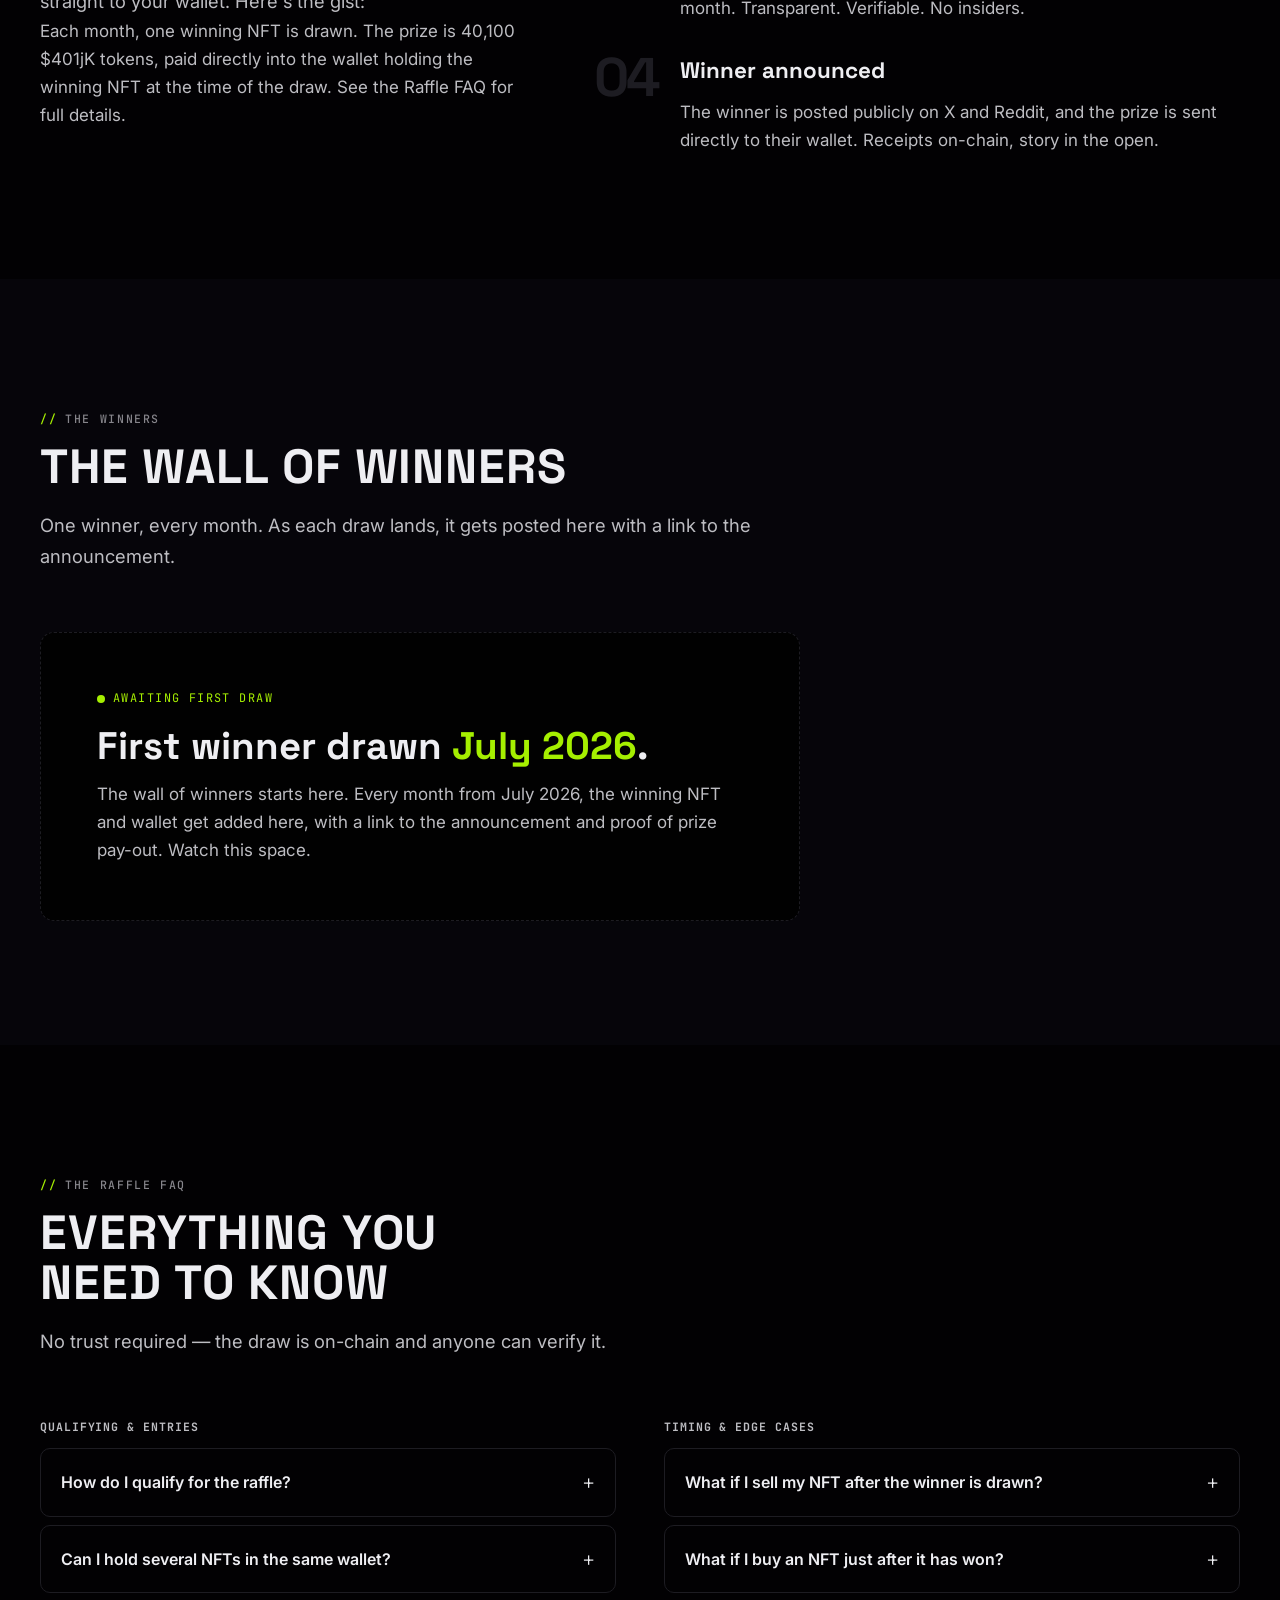
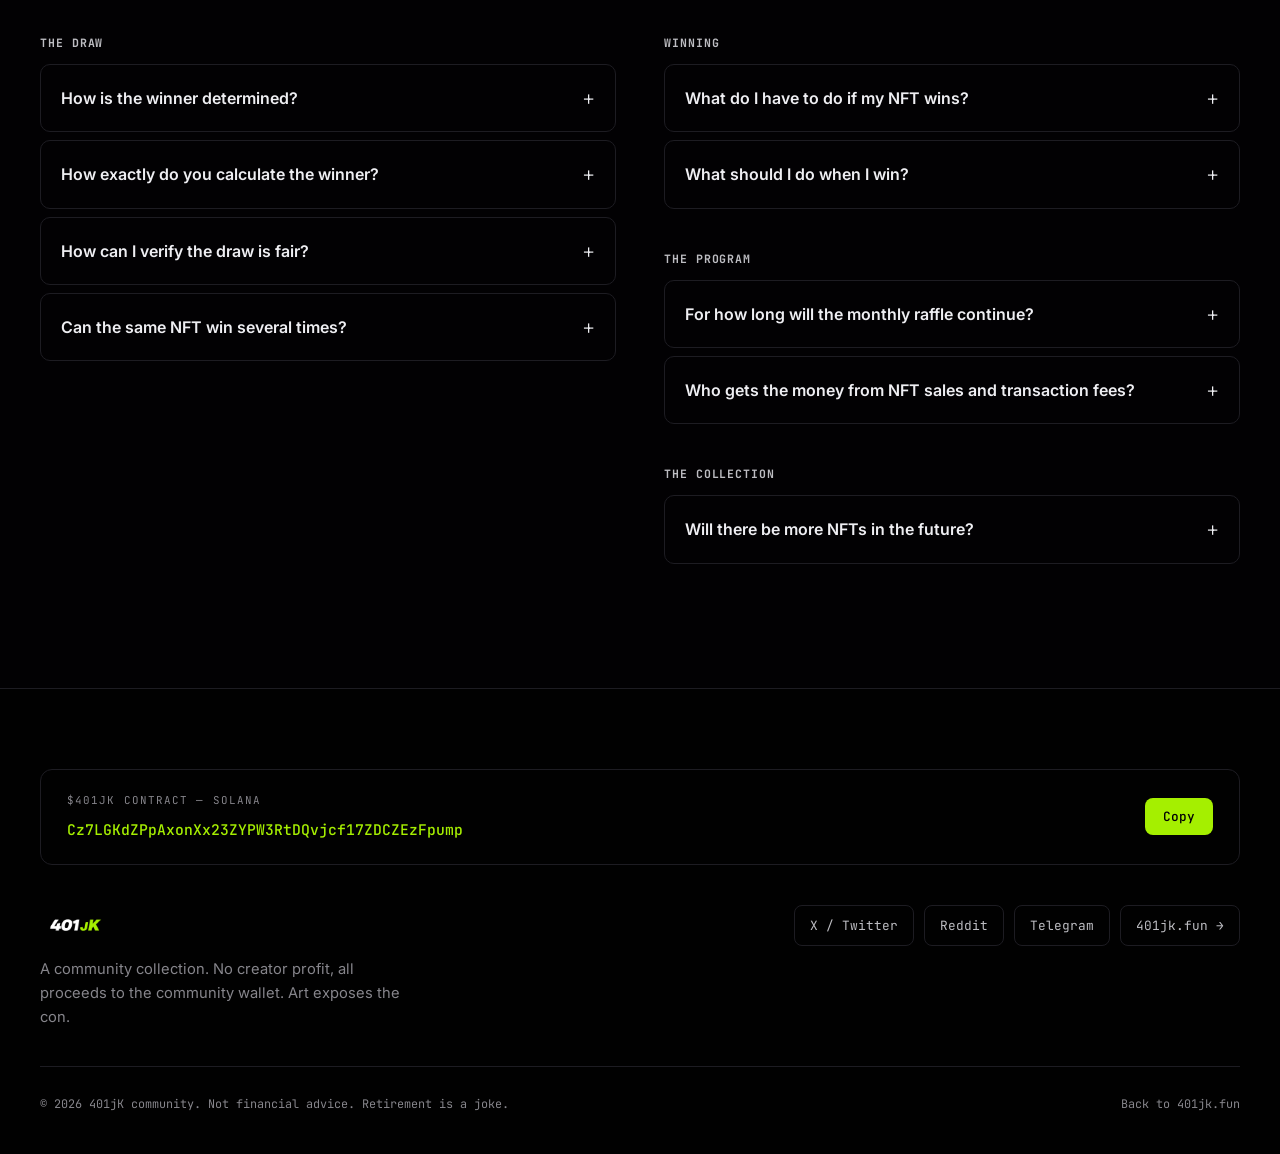
==== commit 12e8423b: "remove The Launch FAQ section entirely Co-Authored-By: Claude Sonnet 4.6 <noreply@anthropic.com>" ====
--- a/index.html
+++ b/index.html
@@ -329,14 +329,6 @@
         </div>
 
         <div class="faq-group reveal">
-          <h3 class="faq-group-title">The Launch</h3>
-          <details class="faq-item">
-            <summary>Where does the money from the sale go?</summary>
-            <p>All proceeds go into the community wallet. No team cut, no creator fees. Everything funds the monthly raffle prizes for NFT holders.</p>
-          </details>
-        </div>
-
-        <div class="faq-group reveal">
           <h3 class="faq-group-title">The Collection</h3>
           <details class="faq-item">
             <summary>Will there be more NFTs in the future?</summary>
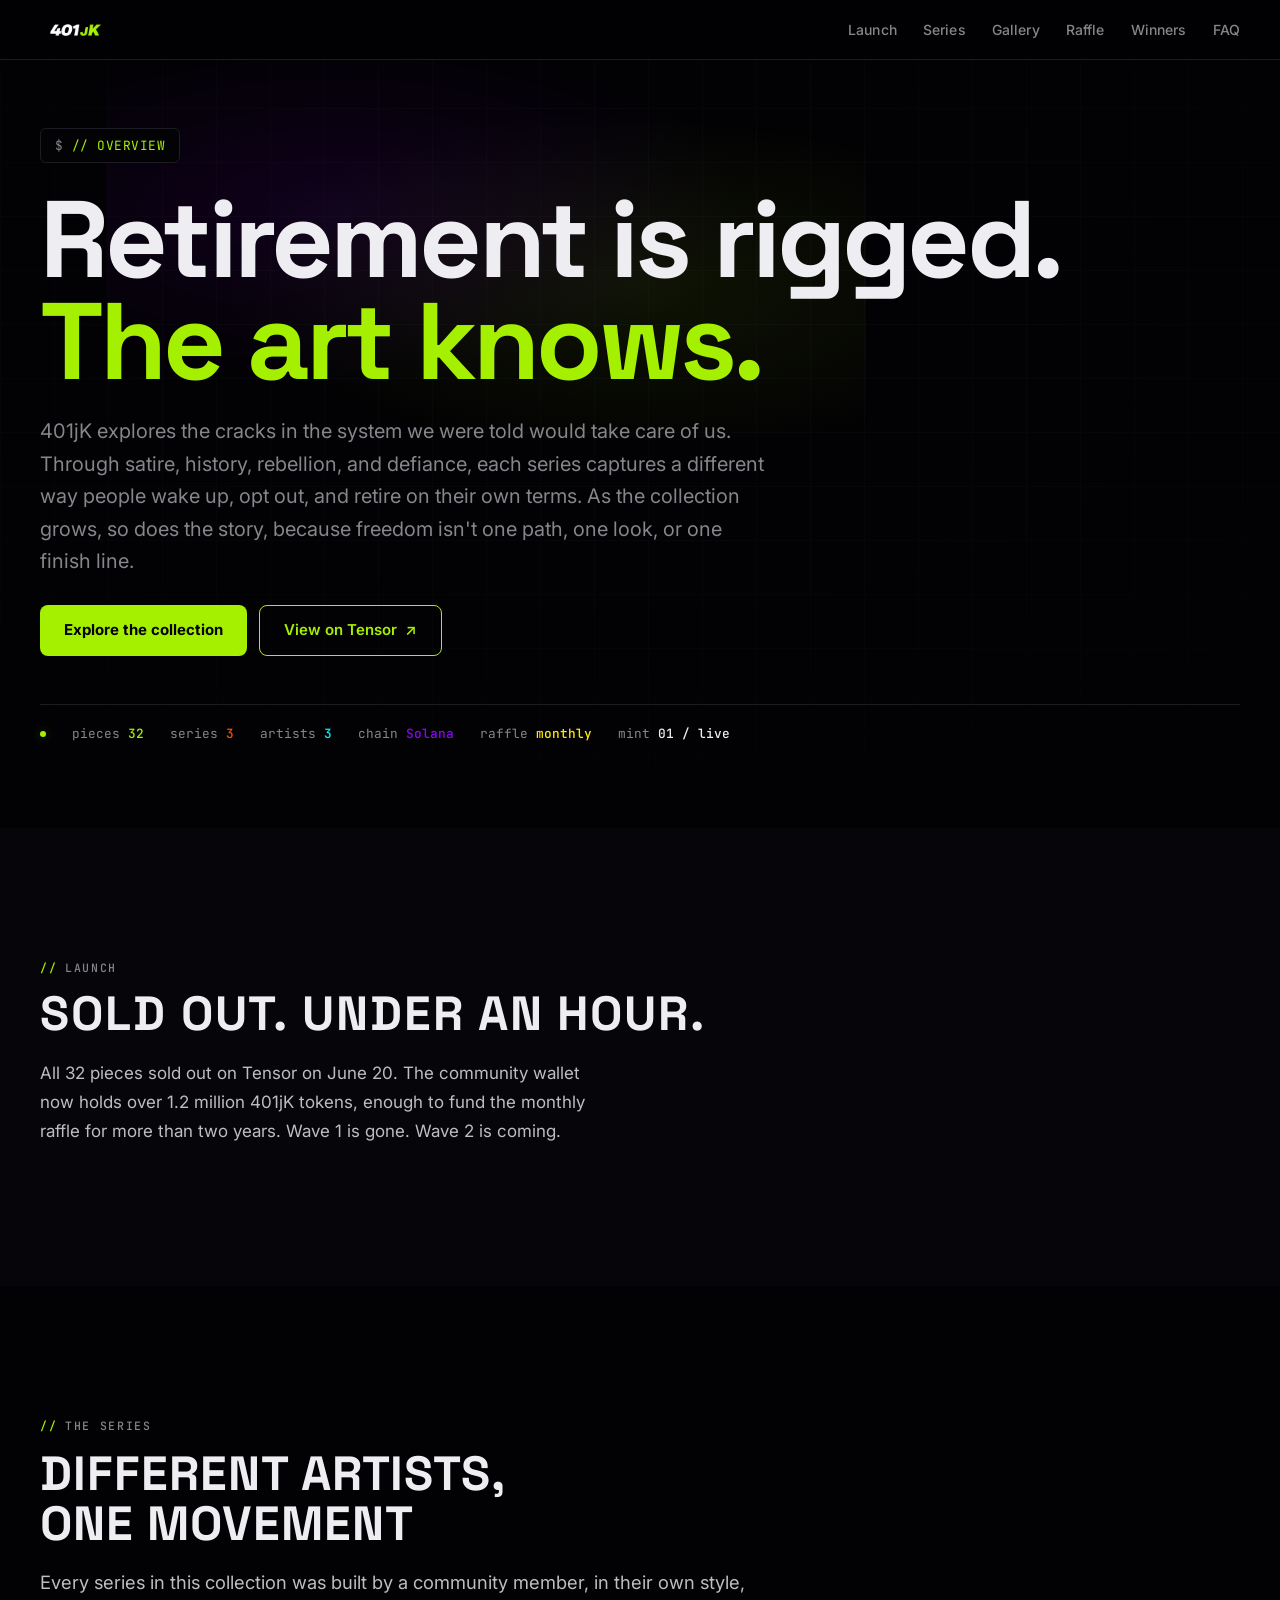
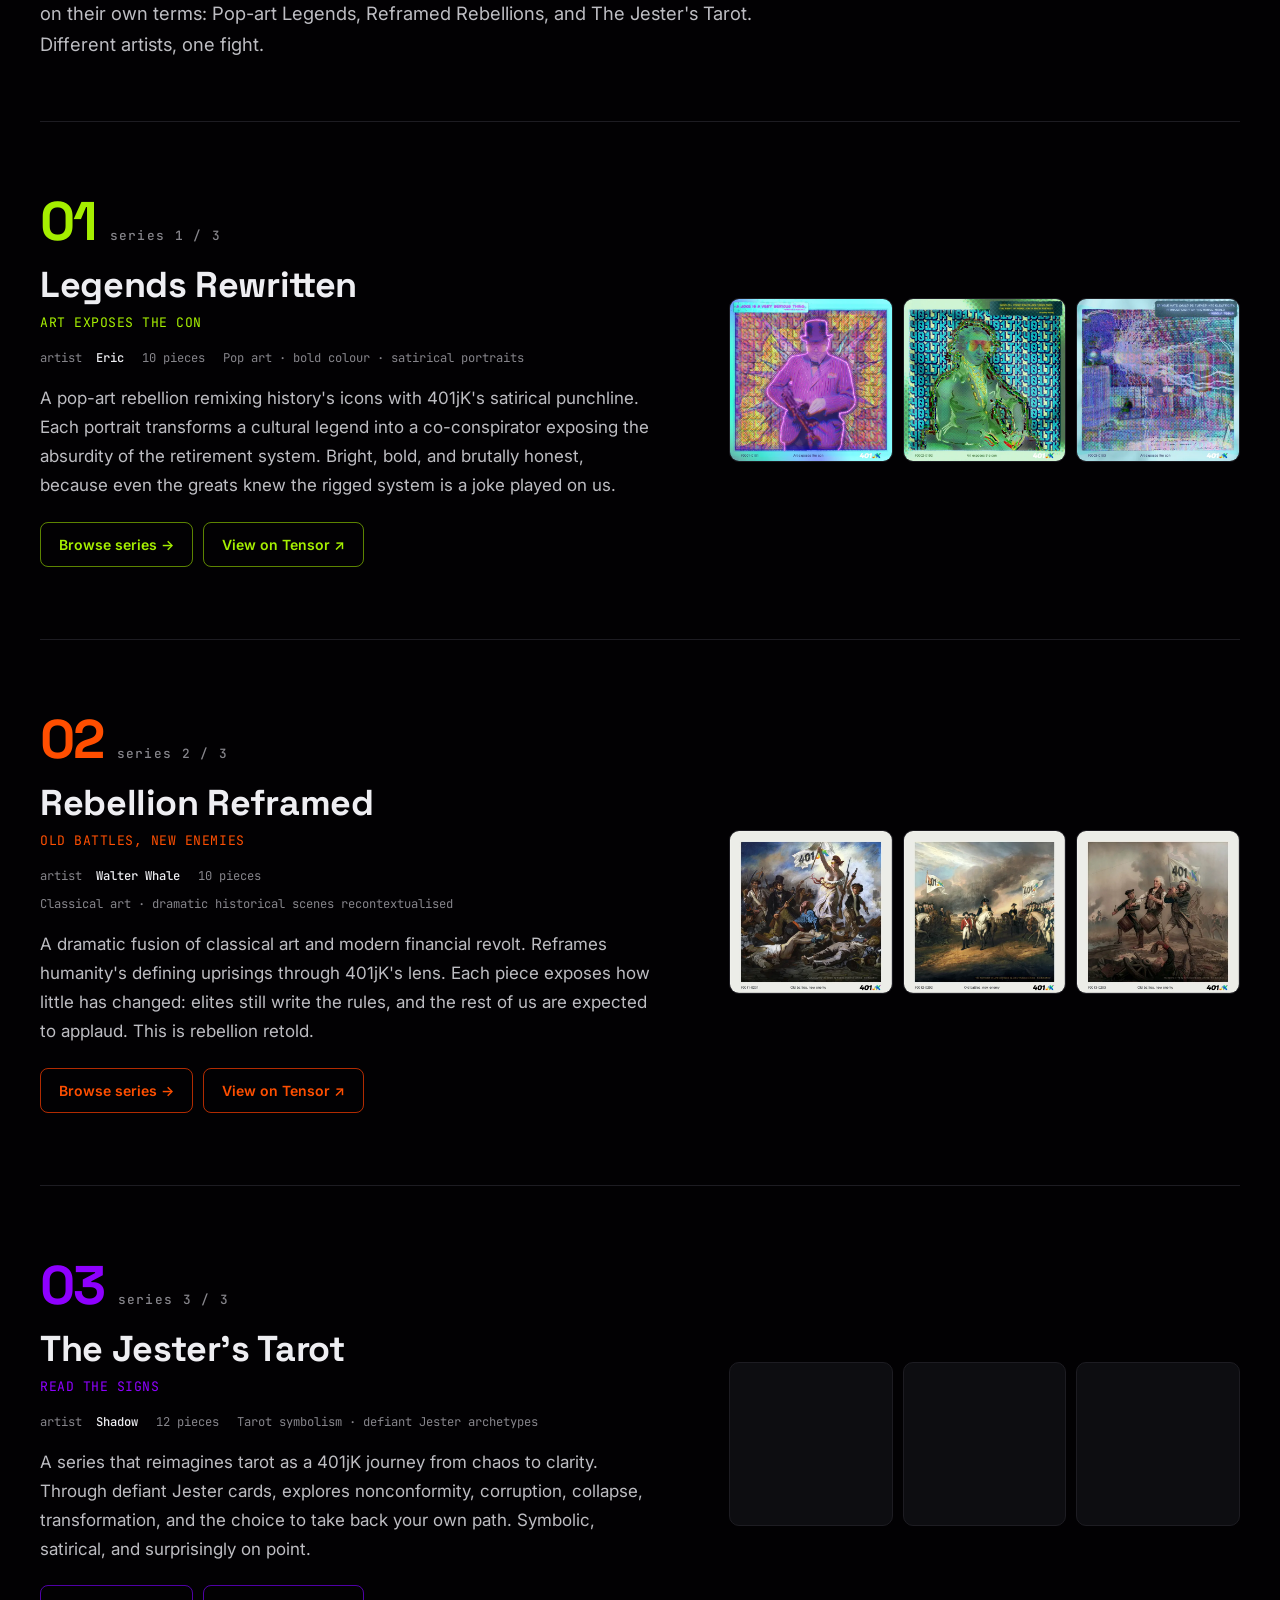
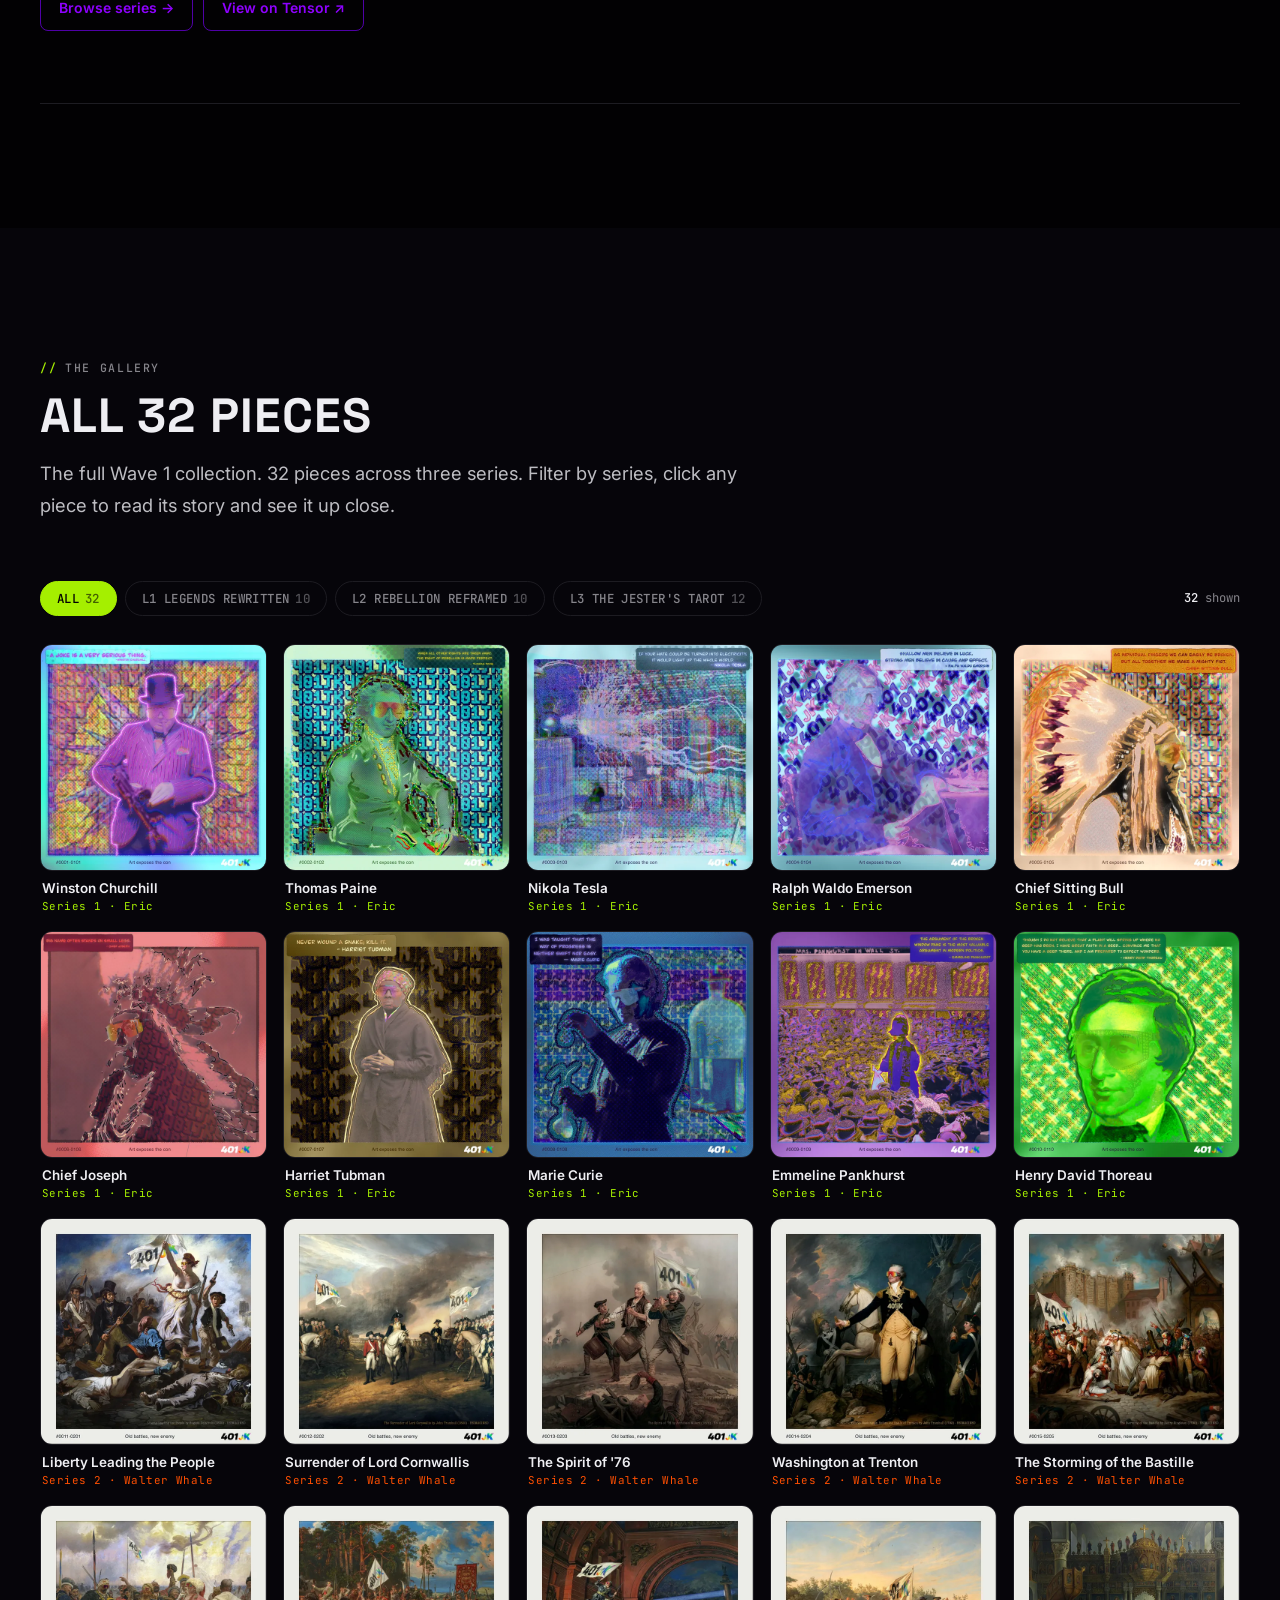
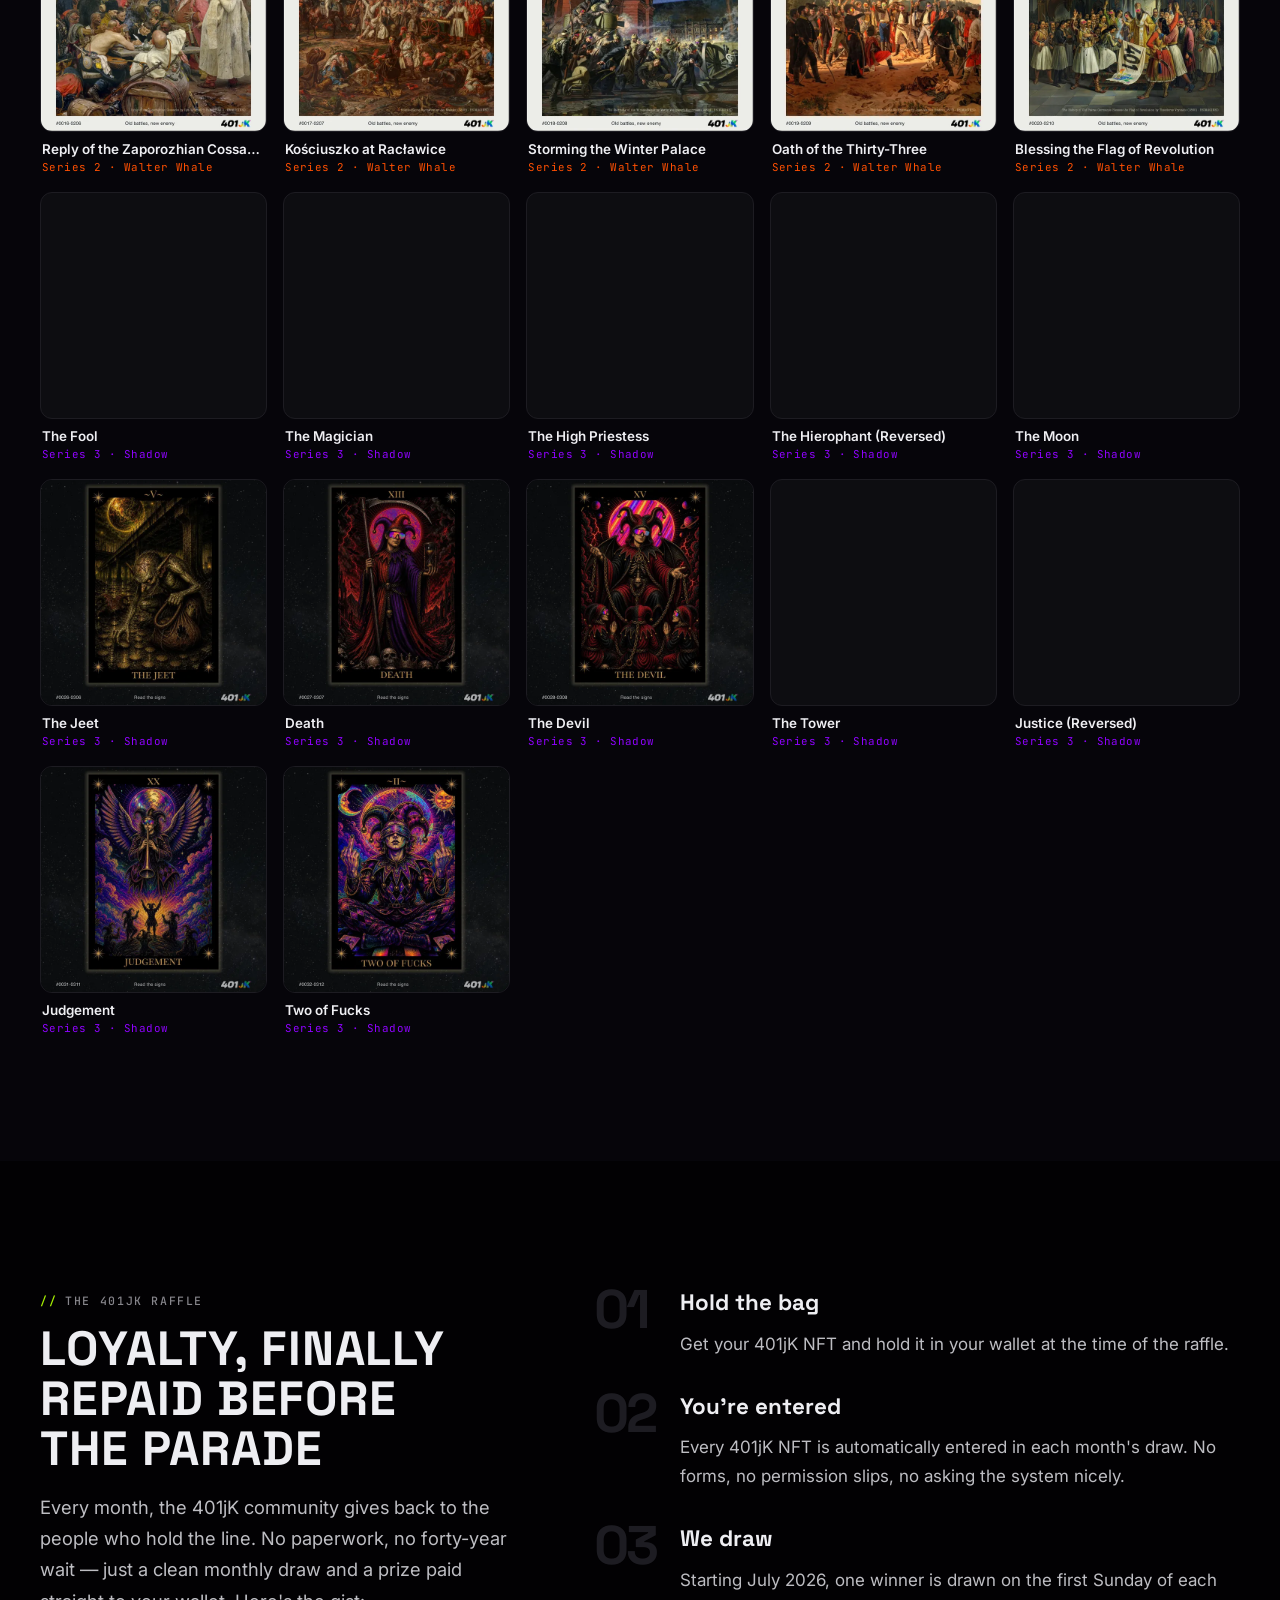
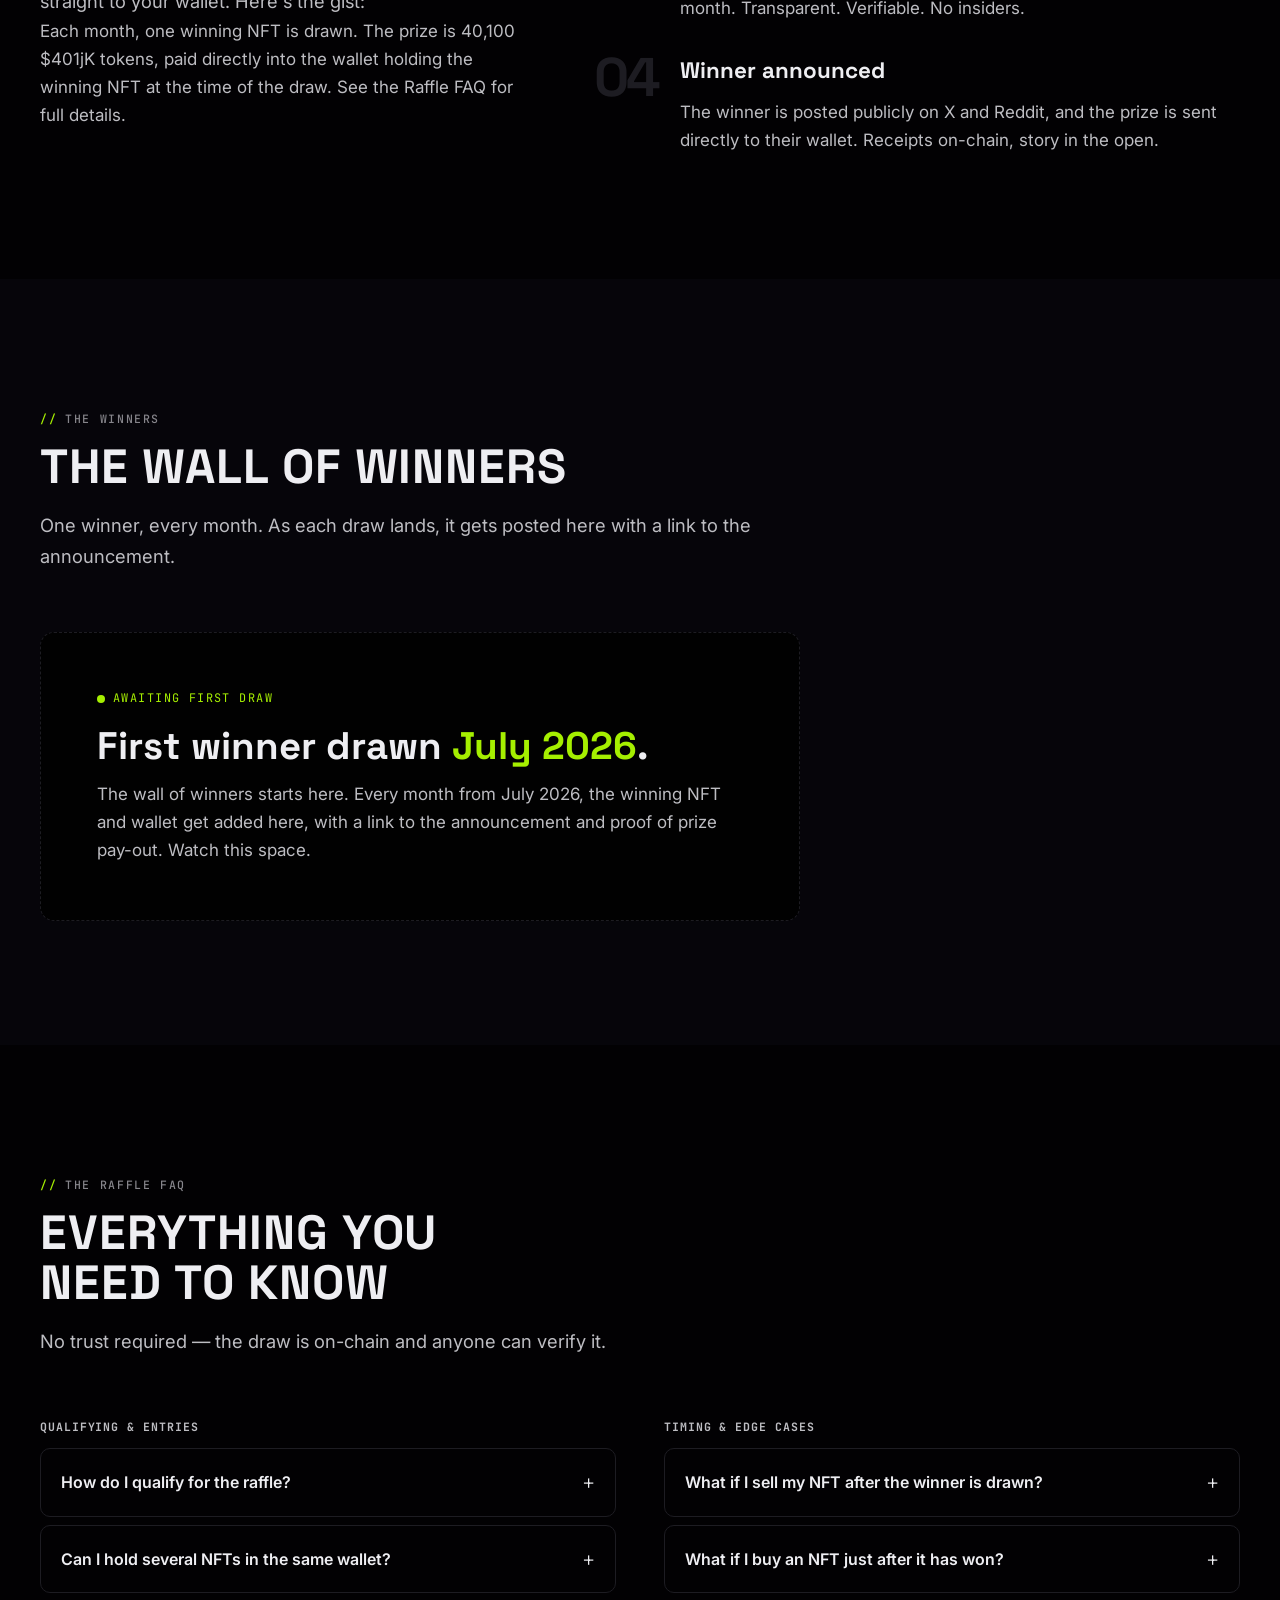
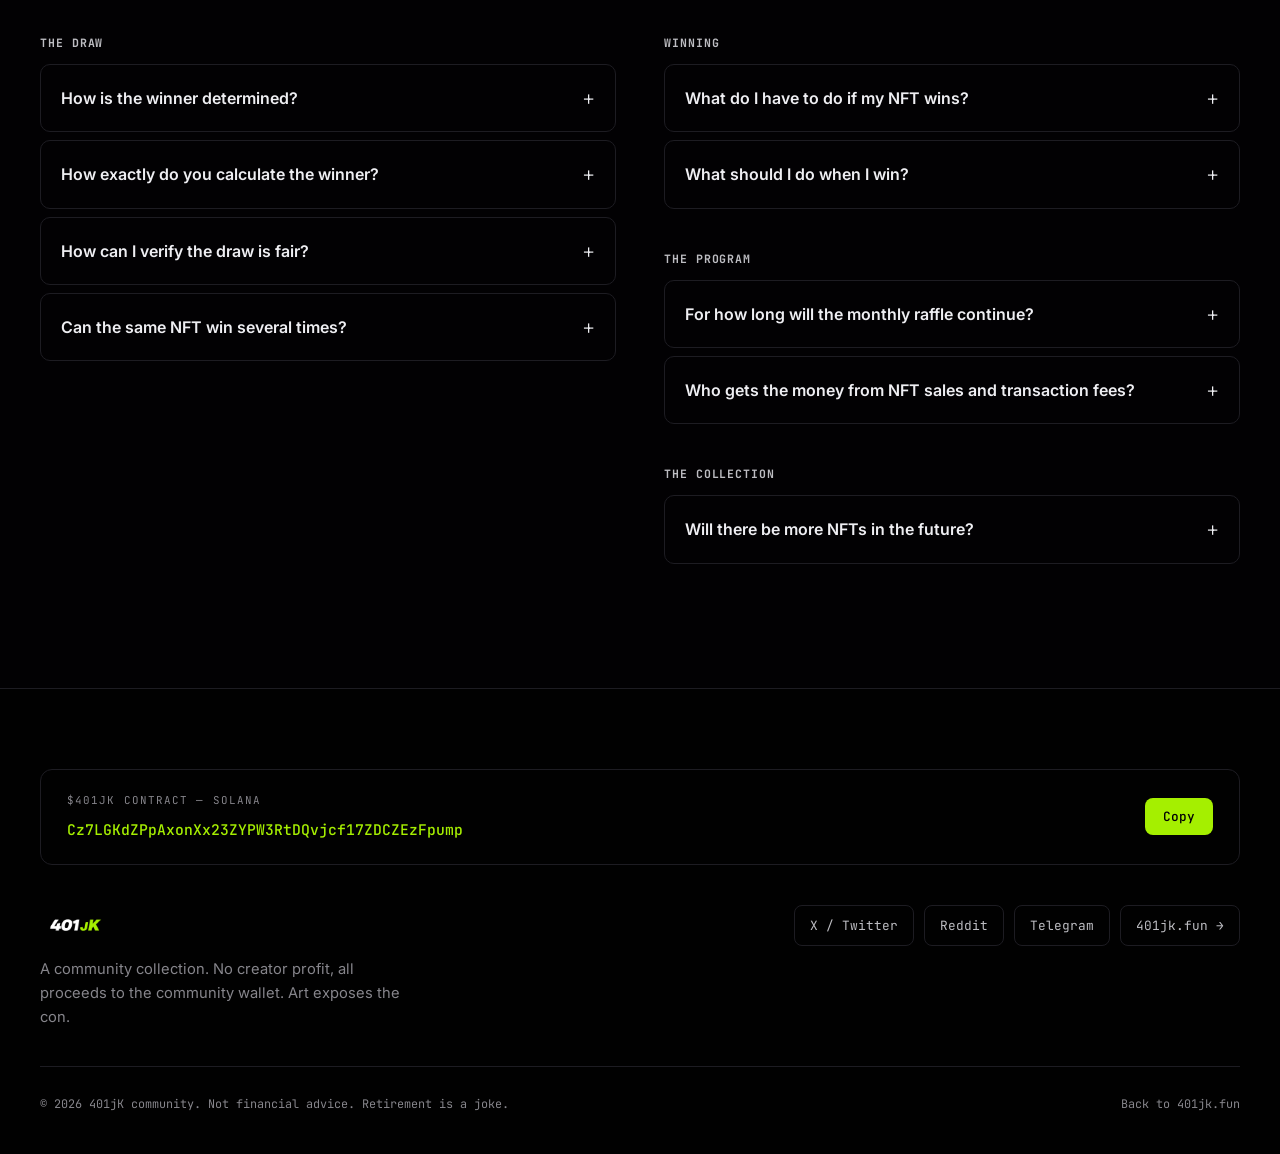
==== commit 52fe4211: "feat(lightbox): show mint + holder address with copy and Solscan links - lightbox.js: setHolders() e" ====
--- a/index.html
+++ b/index.html
@@ -391,8 +391,9 @@
         <h2 class="lb-title" id="lb-title"></h2>
         <div class="lb-artist" id="lb-artist"></div>
         <p class="lb-desc" id="lb-desc"></p>
+        <div class="lb-addresses" id="lb-addresses"></div>
         <div class="lb-foot">
-          <a id="lb-me" class="btn btn-outline btn-sm" role="button">View line on MagicEden</a>
+          <a id="lb-me" class="btn btn-outline btn-sm" role="button">View NFT on Tensor</a>
         </div>
       </div>
     </div>
--- a/assets/styles.css
+++ b/assets/styles.css
@@ -389,6 +389,15 @@
 .lb-artist-link { color: inherit; text-decoration: none; border-bottom: 1px solid color-mix(in oklch, var(--text-body) 35%, transparent); transition: color 140ms, border-color 140ms; }
 .lb-artist-link:hover { color: var(--accent); border-color: var(--accent); }
 .lb-desc { margin-top: 20px; color: var(--text-body); line-height: 1.74; font-size: 1rem; }
+.lb-addresses { margin-top: 24px; display: flex; flex-direction: column; gap: 12px; }
+.lb-addr-block { min-width: 0; }
+.lb-addr-label { font-family: var(--font-mono); font-size: 0.65rem; text-transform: uppercase; letter-spacing: 0.08em; color: var(--text-muted); margin-bottom: 5px; }
+.lb-addr-row { display: flex; align-items: center; gap: 6px; }
+.lb-addr-val { font-family: var(--font-mono); font-size: 0.78rem; color: var(--green); flex: 1; min-width: 0; overflow: hidden; text-overflow: ellipsis; white-space: nowrap; }
+.lb-addr-btn, .lb-addr-ext { display: flex; align-items: center; justify-content: center; width: 26px; height: 26px; border: 1px solid var(--border); border-radius: 6px; background: none; color: var(--text-muted); cursor: pointer; transition: color 130ms, border-color 130ms, background 130ms; flex-shrink: 0; text-decoration: none; }
+.lb-addr-btn:hover, .lb-addr-ext:hover { color: var(--green); border-color: var(--green); background: oklch(20% 0.08 150 / 0.15); }
+.lb-addr-btn.copied { color: var(--cyan); border-color: var(--cyan); }
+.lb-addr-btn svg, .lb-addr-ext svg { width: 12px; height: 12px; display: block; }
 .lb-foot { margin-top: auto; padding-top: 24px; display: flex; gap: 10px; flex-wrap: wrap; align-items: center; }
 .lb-close {
   position: absolute; top: 12px; right: 12px; z-index: 5; width: 38px; height: 38px;
